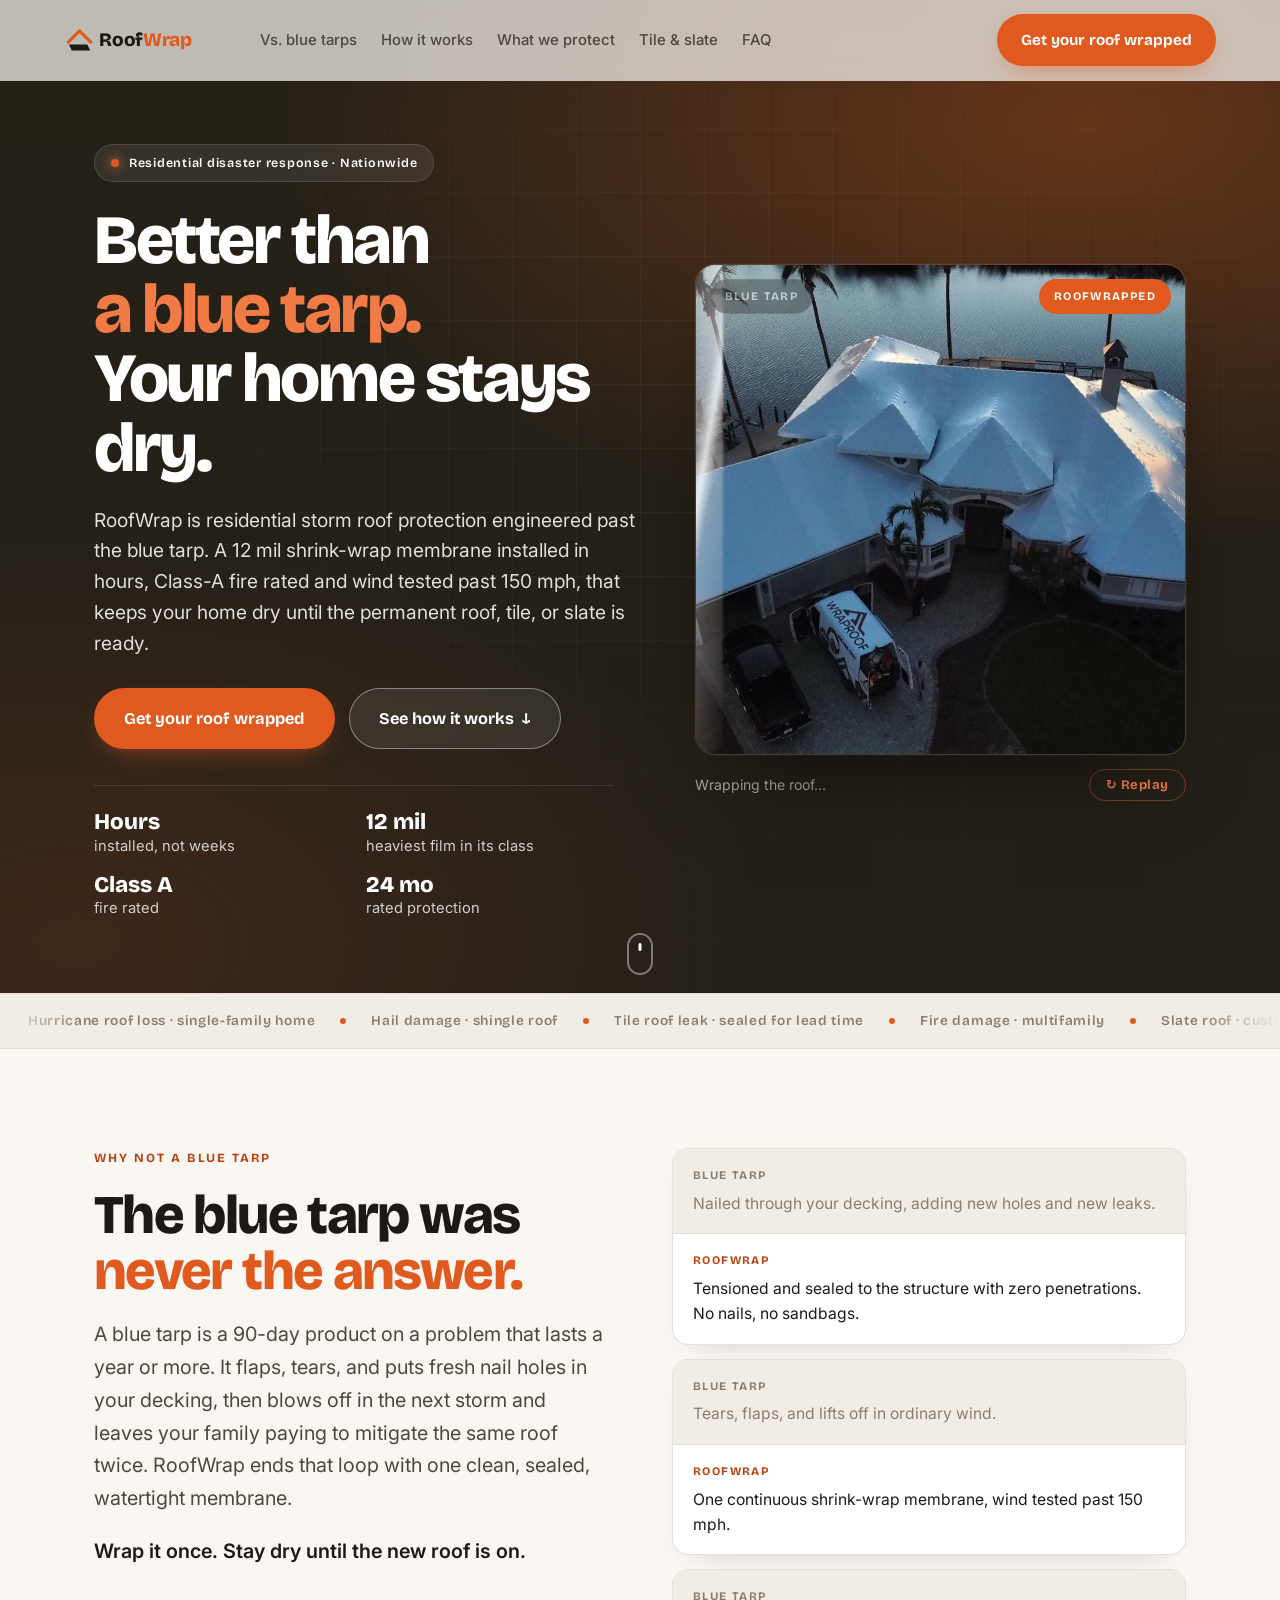
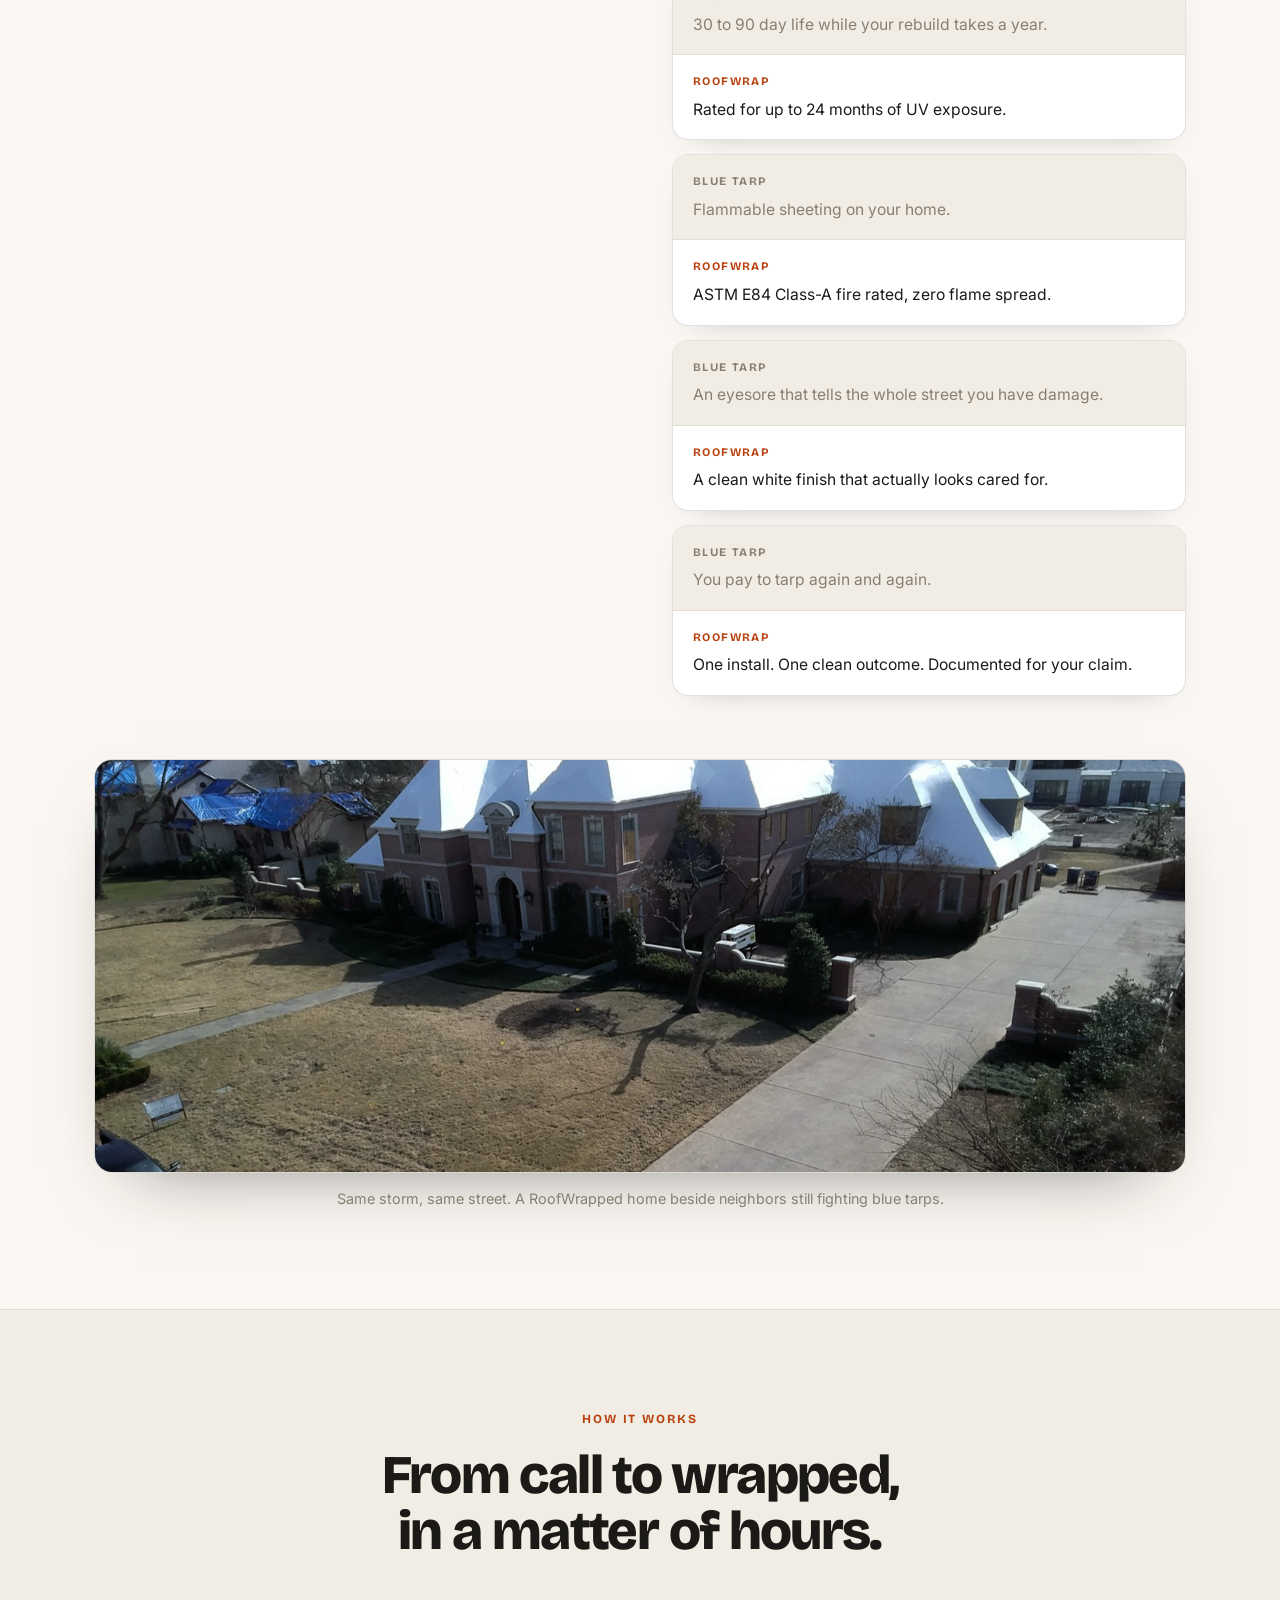
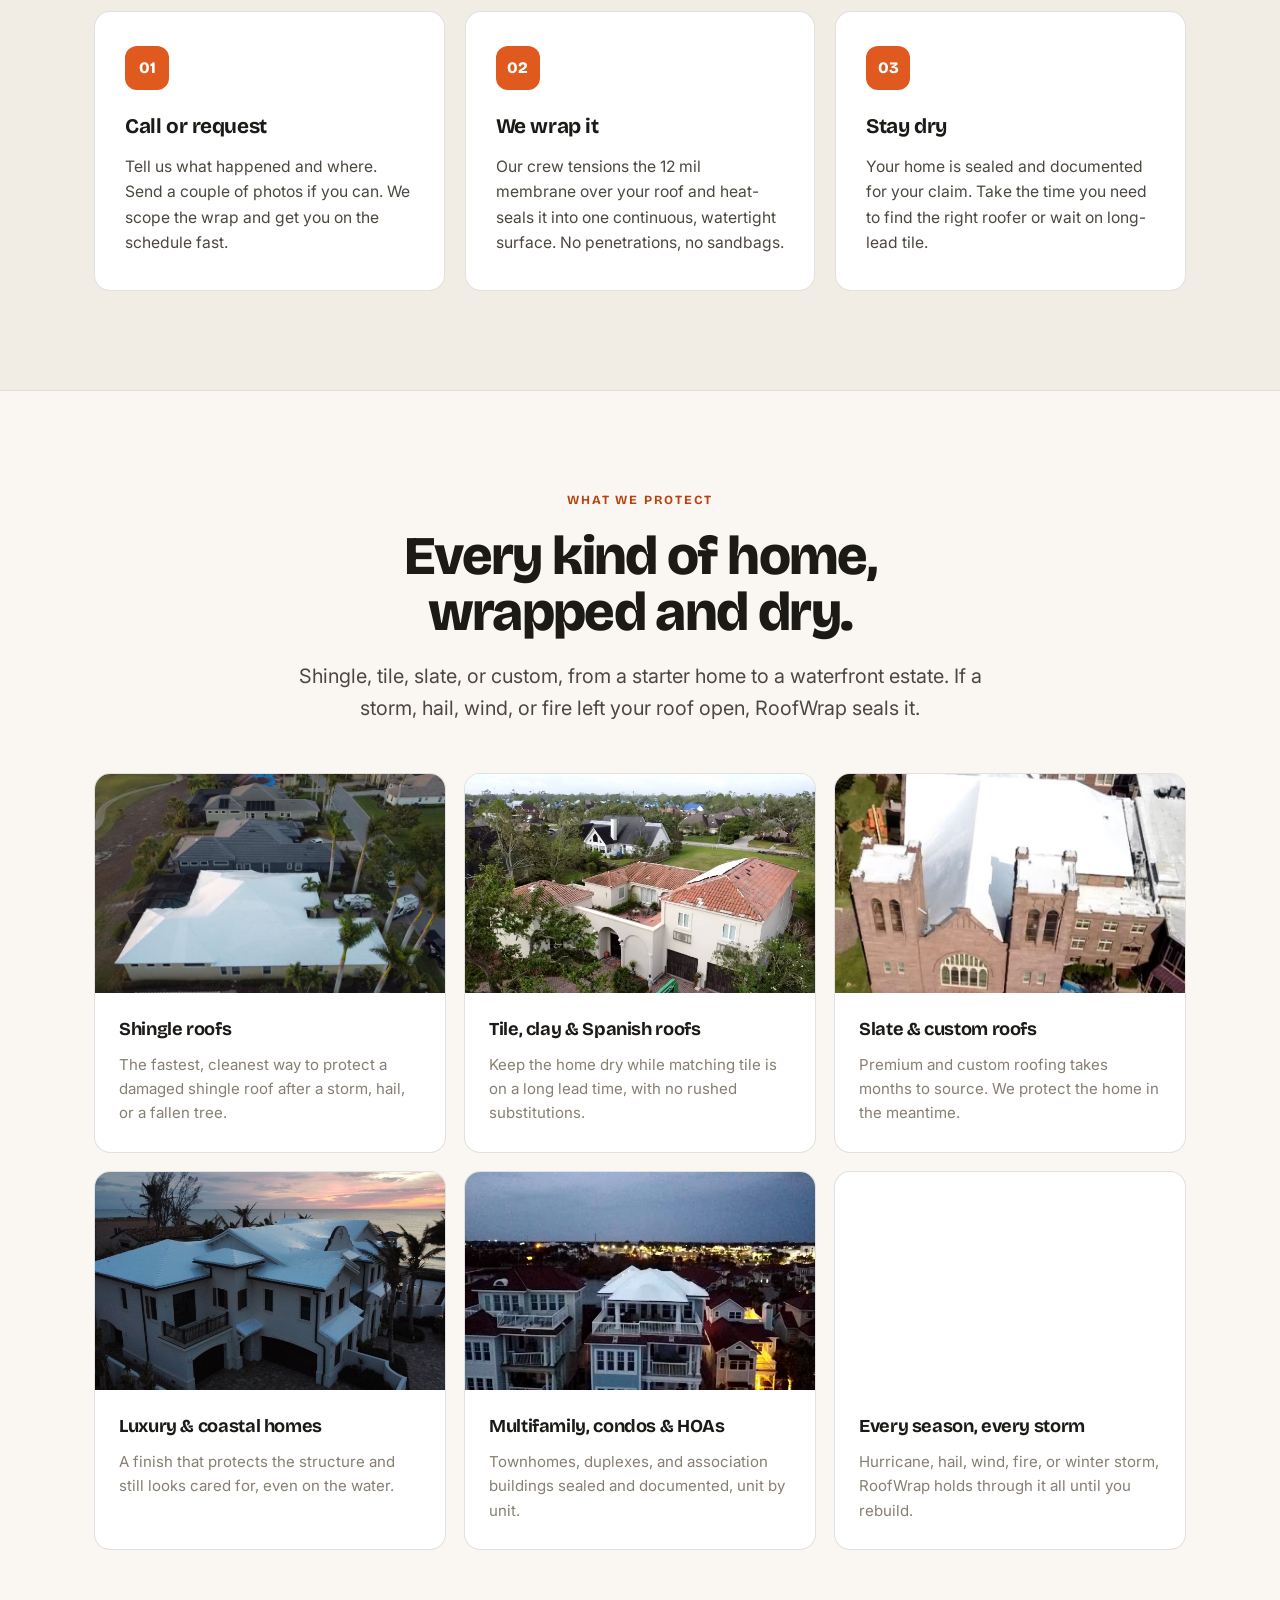
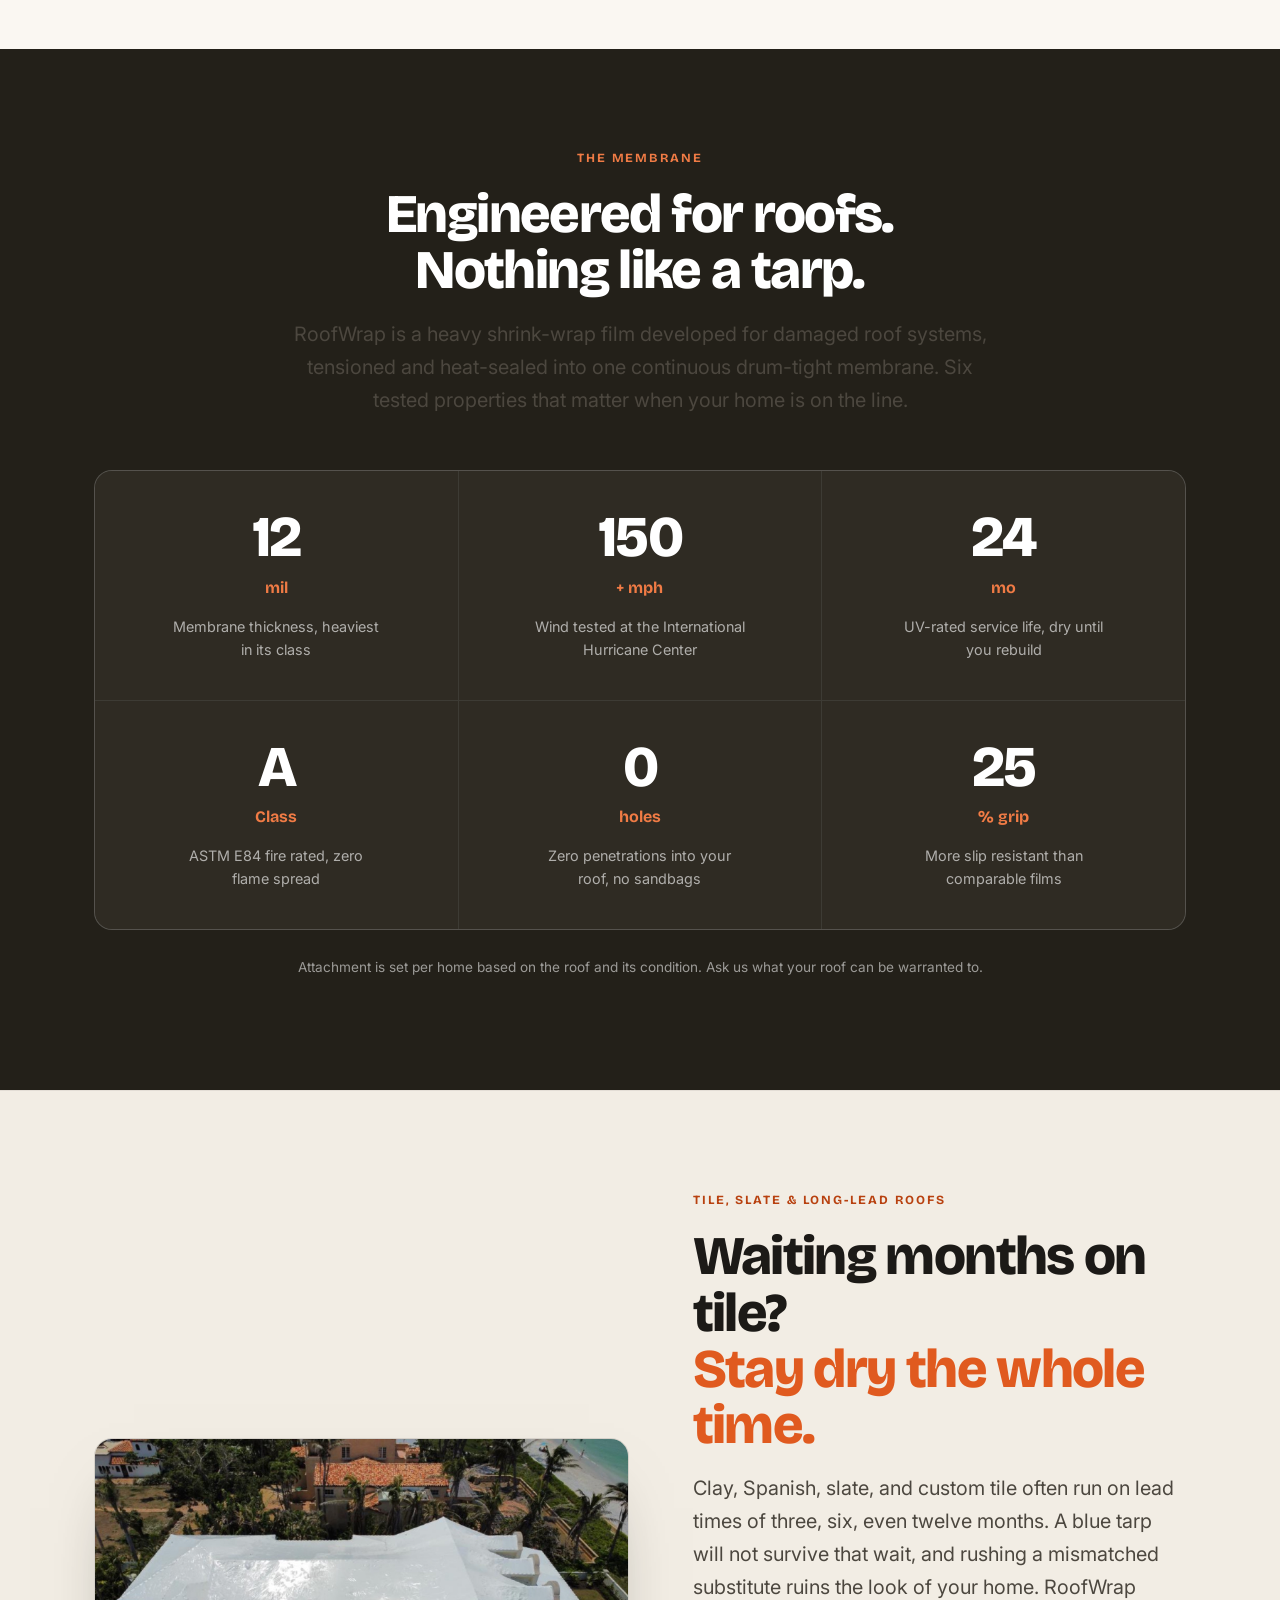
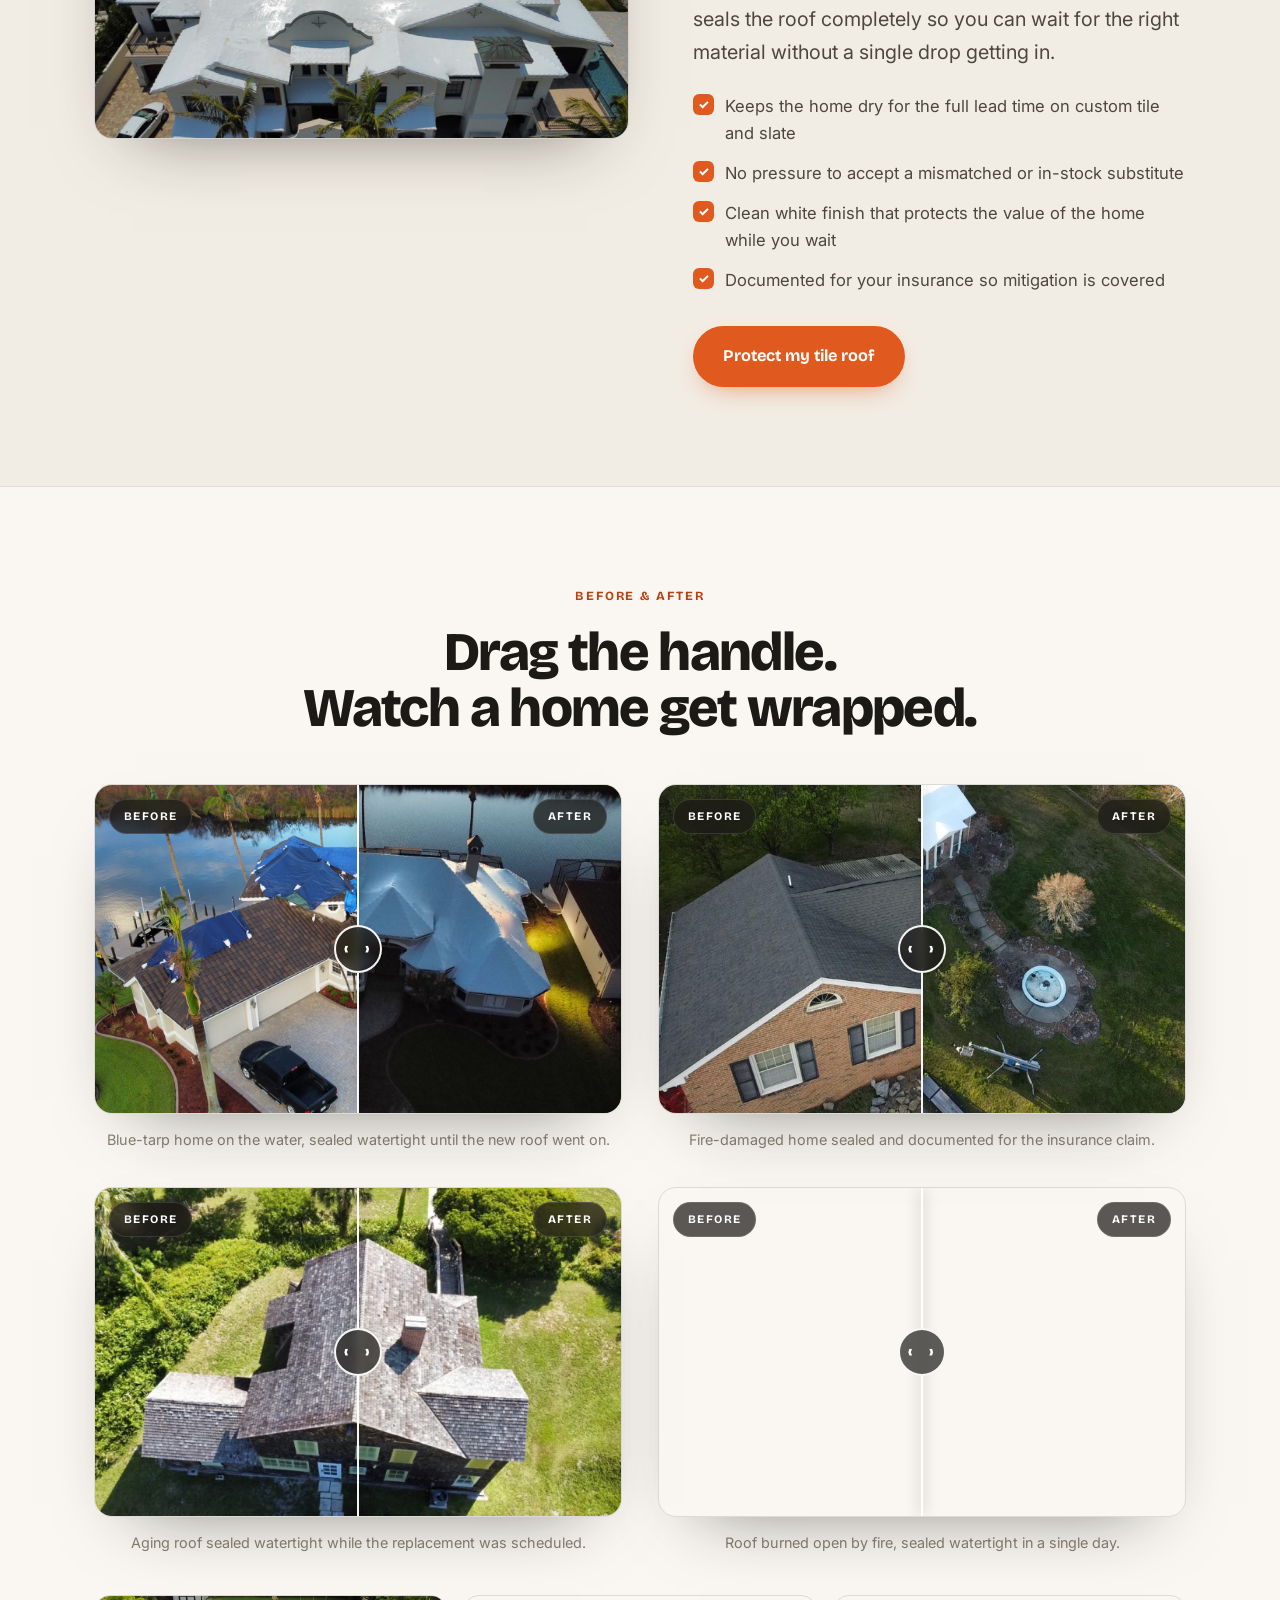
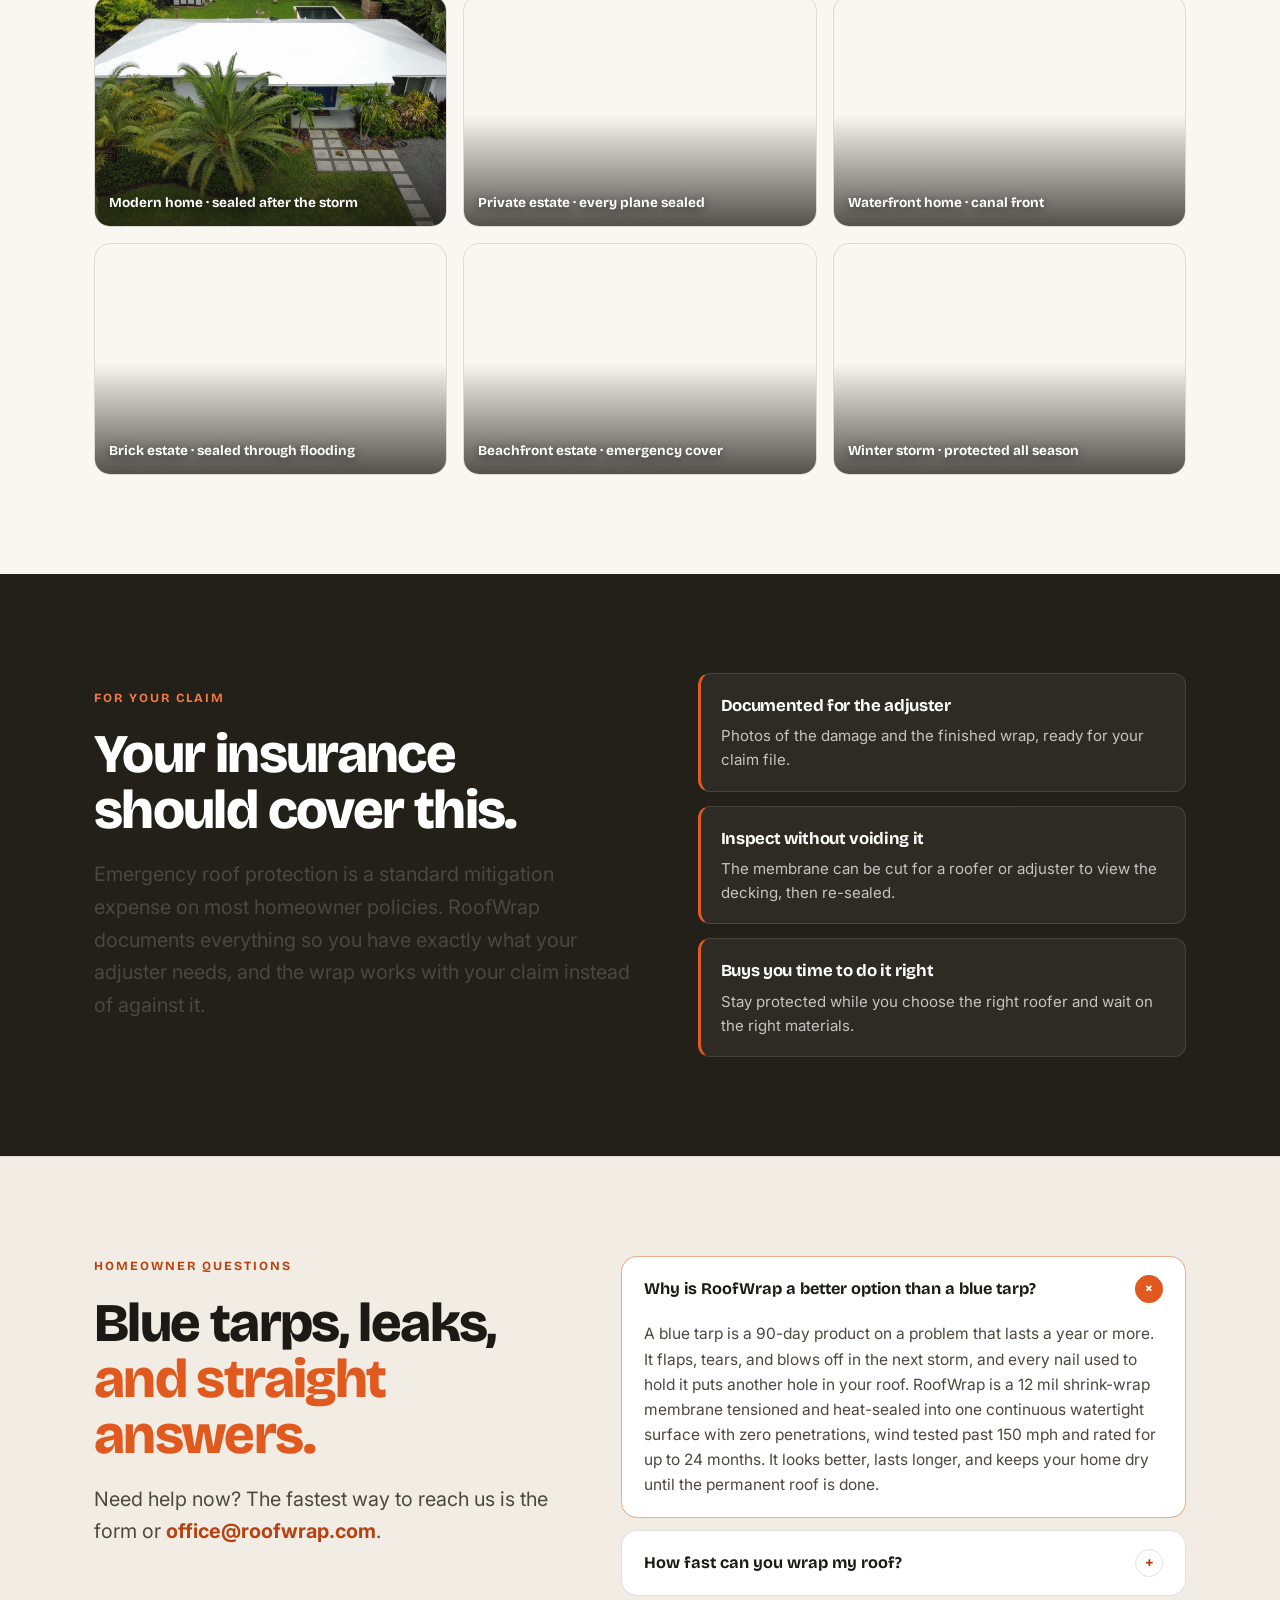
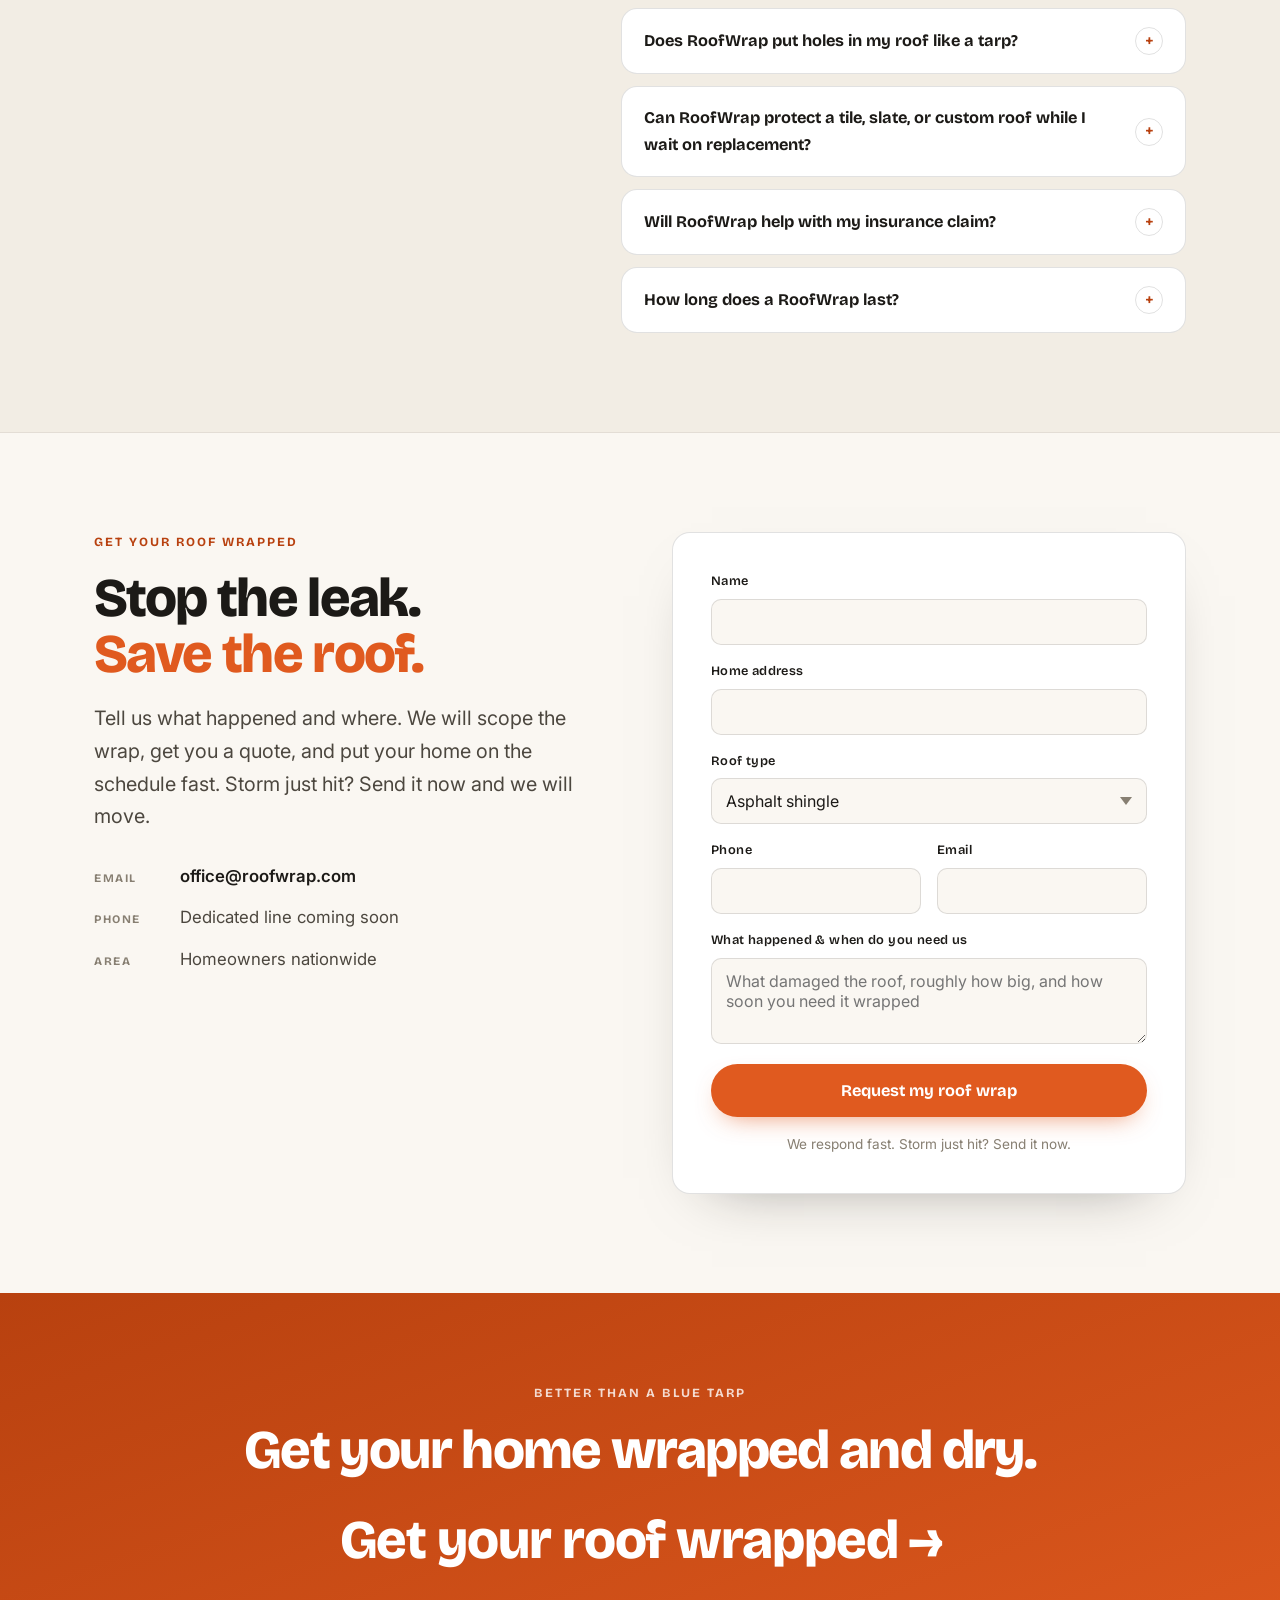
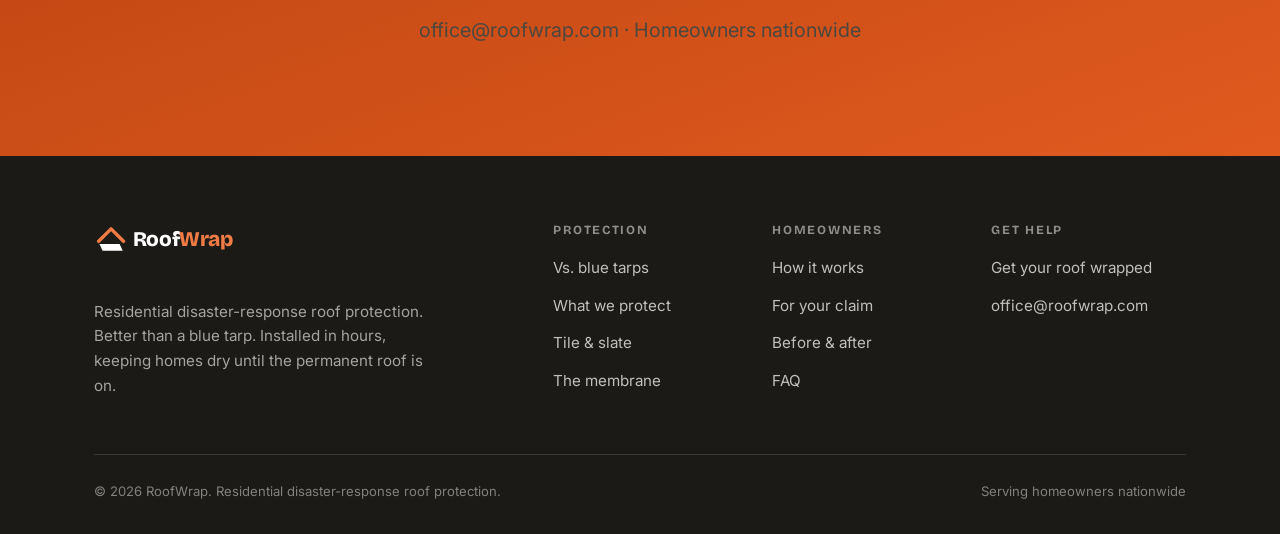
==== index.html @ 4098d1a2 "Launch RoofWrap residential site Static residential disaster-response roof protection site. Real job" ====
<!doctype html>
<html lang="en">
<head>
<meta charset="utf-8">
<meta name="viewport" content="width=device-width, initial-scale=1, viewport-fit=cover">
<meta name="theme-color" content="#e05a1f">
<title>RoofWrap | The Better Alternative to a Blue Tarp for Your Home</title>
<meta name="description" content="RoofWrap is residential disaster-response roof protection that beats a blue tarp. A 12 mil shrink-wrap membrane, Class-A fire rated and wind tested past 150 mph, installed in hours to keep your home dry until your permanent roof or long-lead tile is ready. Nationwide.">
<link rel="canonical" href="https://roofwrap.com/">

<meta property="og:title" content="RoofWrap. Better than a blue tarp. Your home stays dry.">
<meta property="og:description" content="Residential storm roof protection engineered past the blue tarp. A 12 mil shrink-wrap membrane installed in hours, keeping your home dry until the permanent roof or long-lead tile is ready. Nationwide.">
<meta property="og:image" content="https://roofwrap.com/assets/img/rw-coastal-sunset-home.jpg">
<meta property="og:type" content="website">
<meta property="og:url" content="https://roofwrap.com/">
<meta name="twitter:card" content="summary_large_image">
<meta name="twitter:title" content="RoofWrap. Better than a blue tarp. Your home stays dry.">
<meta name="twitter:description" content="Residential disaster-response roof protection. The engineered alternative to a blue tarp.">
<meta name="twitter:image" content="https://roofwrap.com/assets/img/rw-coastal-sunset-home.jpg">

<link rel="icon" type="image/svg+xml" href="/assets/logo/favicon.svg">

<link rel="preconnect" href="https://fonts.googleapis.com">
<link rel="preconnect" href="https://fonts.gstatic.com" crossorigin>
<link href="https://fonts.googleapis.com/css2?family=Bricolage+Grotesque:opsz,wght@12..96,600;12..96,700;12..96,800&family=Inter:wght@400;500;600;700&display=swap" rel="stylesheet">

<link rel="preload" as="image" href="/assets/img/rw-blue-tarp-before.jpg">
<link rel="preload" as="image" href="/assets/img/rw-blue-tarp-after.jpg">

<link rel="stylesheet" href="/css/site.css">

<script type="application/ld+json">
{
  "@context": "https://schema.org",
  "@graph": [
    {
      "@type": "Organization",
      "@id": "https://roofwrap.com/#org",
      "name": "RoofWrap",
      "url": "https://roofwrap.com/",
      "logo": "https://roofwrap.com/assets/logo/roofwrap-logo.svg",
      "email": "office@roofwrap.com",
      "description": "Residential disaster-response roof protection. A shrink-wrap roof membrane installed in hours as the engineered alternative to a blue tarp, keeping homes dry after storm damage and while permanent roofs and long-lead tile are on order.",
      "areaServed": "United States",
      "slogan": "Better than a blue tarp."
    },
    {
      "@type": "Service",
      "@id": "https://roofwrap.com/#service",
      "name": "Residential emergency roof wrap and temporary roof protection",
      "serviceType": "Residential disaster-response roof protection",
      "provider": { "@id": "https://roofwrap.com/#org" },
      "areaServed": "United States",
      "audience": { "@type": "Audience", "audienceType": "Homeowners" },
      "description": "A 12 mil shrink-wrap roof membrane installed in hours to protect a home after storm, hail, wind, or fire damage. Class A fire rated, wind tested past 150 mph, and rated for up to 24 months, so the home stays dry until the permanent roof, tile, or slate is installed. The stronger, cleaner alternative to a blue tarp."
    },
    {
      "@type": "Product",
      "name": "RoofWrap residential roof membrane",
      "brand": { "@id": "https://roofwrap.com/#org" },
      "description": "A 12 mil shrink-wrap roof film, Class A fire rated and wind tested past 150 mph, tensioned and heat-sealed into one continuous watertight membrane with zero roof penetrations. Rated for up to 24 months of exposure.",
      "category": "Temporary roof protection"
    },
    {
      "@type": "FAQPage",
      "mainEntity": [
        {
          "@type": "Question",
          "name": "Why is RoofWrap a better option than a blue tarp?",
          "acceptedAnswer": { "@type": "Answer", "text": "A blue tarp is a 90-day product on a problem that lasts a year or more. It flaps, tears, and blows off in the next storm, and every nail used to hold it puts another hole in your roof. RoofWrap is a 12 mil shrink-wrap membrane tensioned and heat-sealed into one continuous watertight surface with zero penetrations, wind tested past 150 mph and rated for up to 24 months. It looks better, lasts longer, and keeps your home dry until the permanent roof is done." }
        },
        {
          "@type": "Question",
          "name": "How fast can you wrap my roof?",
          "acceptedAnswer": { "@type": "Answer", "text": "In most cases within hours to a couple of days of your call. RoofWrap installs fast so your home is protected before the next band of rain, not after it." }
        },
        {
          "@type": "Question",
          "name": "Does RoofWrap put holes in my roof like a tarp?",
          "acceptedAnswer": { "@type": "Answer", "text": "No. RoofWrap is tensioned and sealed to the structure with zero penetrations. No nails through your decking, no sandbags, no new leaks." }
        },
        {
          "@type": "Question",
          "name": "Can RoofWrap protect a tile, slate, or custom roof while I wait on replacement?",
          "acceptedAnswer": { "@type": "Answer", "text": "Yes. Tile, slate, and custom roofing often run on long lead times of many months. RoofWrap seals the roof so your home stays completely dry until the matching tile or slate arrives and the permanent roof can be installed, so you never have to rush a mismatched substitute." }
        },
        {
          "@type": "Question",
          "name": "Will RoofWrap help with my insurance claim?",
          "acceptedAnswer": { "@type": "Answer", "text": "Emergency roof protection is a standard mitigation expense on most homeowner claims. We document the damage and the installation with photos so you have what your adjuster needs, and the wrap can be cut for inspection and re-sealed." }
        },
        {
          "@type": "Question",
          "name": "How long does a RoofWrap last?",
          "acceptedAnswer": { "@type": "Answer", "text": "The membrane is rated for up to 24 months of UV exposure and has been wind tested past 150 mph. Most homeowners stay protected from the day of the loss to the day the permanent roof is finished." }
        }
      ]
    }
  ]
}
</script>
</head>
<body>

<!-- ========== Top nav ========== -->
<header class="nav" id="nav">
  <a class="nav__logo" href="/" aria-label="RoofWrap home">
    <svg viewBox="0 0 232 48" width="164" height="34" role="img" aria-label="RoofWrap">
      <path d="M6 27 L22 11 L38 27" fill="none" stroke="#e05a1f" stroke-width="4.4" stroke-linecap="round" stroke-linejoin="round"/>
      <path d="M7 30.5 L33 30.5 L37 39 L11 39 Z" fill="#1c1a17"/>
      <text x="50" y="33" font-family="'Bricolage Grotesque','Archivo',Arial,sans-serif" font-size="27" font-weight="800" letter-spacing="-0.5"><tspan fill="#1c1a17">Roof</tspan><tspan fill="#e05a1f">Wrap</tspan></text>
    </svg>
  </a>
  <nav class="nav__links" aria-label="Primary">
    <a href="#problem">Vs. blue tarps</a>
    <a href="#how">How it works</a>
    <a href="#protect">What we protect</a>
    <a href="#tile">Tile &amp; slate</a>
    <a href="#faq">FAQ</a>
  </nav>
  <div class="nav__actions">
    <a class="btn btn--orange nav__cta" href="#contact">Get your roof wrapped</a>
  </div>
  <button class="nav__burger" aria-label="Menu" aria-expanded="false" id="burger">
    <span></span><span></span><span></span>
  </button>
</header>

<nav class="mobile-menu" id="mobileMenu" aria-hidden="true">
  <a href="#problem">Vs. blue tarps</a>
  <a href="#how">How it works</a>
  <a href="#protect">What we protect</a>
  <a href="#tile">Tile &amp; slate</a>
  <a href="#faq">FAQ</a>
  <a href="#contact" class="btn btn--orange">Get your roof wrapped</a>
</nav>


<!-- ========== Hero ========== -->
<section class="hero" id="top">
  <div class="hero__bg" aria-hidden="true"></div>
  <div class="container hero__inner">
    <div class="hero__copy">
      <div class="hero__eyebrow">
        <span class="dot"></span> Residential disaster response · Nationwide
      </div>

      <h1 class="hero__title">
        <span class="line">Better than</span>
        <span class="line"><em>a blue tarp.</em></span>
        <span class="line">Your home stays dry.</span>
      </h1>

      <p class="hero__sub">
        RoofWrap is residential storm roof protection engineered past the blue tarp. A 12 mil
        shrink-wrap membrane installed in hours, Class-A fire rated and wind tested past 150 mph,
        that keeps your home dry until the permanent roof, tile, or slate is ready.
      </p>

      <div class="hero__ctas">
        <a class="btn btn--orange btn--lg" href="#contact">Get your roof wrapped</a>
        <a class="btn btn--ghost-light btn--lg" href="#how">See how it works <span aria-hidden="true">↓</span></a>
      </div>

      <ul class="hero__trust">
        <li><strong>Hours</strong> installed, not weeks</li>
        <li><strong>12 mil</strong> heaviest film in its class</li>
        <li><strong>Class A</strong> fire rated</li>
        <li><strong>24 mo</strong> rated protection</li>
      </ul>
    </div>

    <div class="hero__demo">
      <div class="seal" id="heroSeal">
        <div class="seal__frame" id="sealFrame">
          <img class="seal__before" src="/assets/img/rw-blue-tarp-before.jpg"
               alt="A waterfront home with its roof buried under failing blue tarps before RoofWrap" width="1500" height="843">
          <div class="seal__afterwrap" id="sealAfter">
            <img class="seal__after" src="/assets/img/rw-blue-tarp-after.jpg"
                 alt="The same waterfront home sealed watertight under a clean white RoofWrap shrink-wrap membrane" width="1500" height="843">
          </div>
          <div class="seal__sheet" id="sealSheet" aria-hidden="true"></div>
          <div class="seal__film" id="sealFilm" aria-hidden="true"></div>
          <div class="seal__handle" id="sealHandle" aria-hidden="true"><span>&#8249;</span><span>&#8250;</span></div>
          <span class="seal__tag seal__tag--before" id="tagBefore">Blue tarp</span>
          <span class="seal__tag seal__tag--after" id="tagAfter">RoofWrapped</span>
          <input class="seal__range" id="sealRange" type="range" min="0" max="100" value="100" step="0.1"
                 aria-label="Compare the roof before and after RoofWrap installation">
        </div>
        <div class="seal__foot">
          <span class="seal__hint" id="sealHint">Watch the roof get wrapped</span>
          <button class="seal__replay" id="sealReplay" type="button">&#8635; Replay</button>
        </div>
      </div>
    </div>
  </div>

  <a class="hero__scroll" href="#deployments" aria-label="Scroll to next section">
    <span></span>
  </a>
</section>


<!-- ========== Ticker ========== -->
<div class="ticker" id="deployments" aria-label="Recent residential jobs">
  <div class="ticker__track" id="tickerTrack">
    <span>Hurricane roof loss · single-family home</span>
    <span>Hail damage · shingle roof</span>
    <span>Tile roof leak · sealed for lead time</span>
    <span>Fire damage · multifamily</span>
    <span>Slate roof · custom replacement pending</span>
    <span>Coastal storm · waterfront home</span>
    <span>Wind damage · HOA townhomes</span>
    <span>Winter storm · protected all season</span>
    <span>Fallen tree · emergency roof wrap</span>
    <span>Historic home · long-lead reroof</span>
  </div>
</div>


<!-- ========== Section: The blue tarp problem ========== -->
<section class="problem" id="problem">
  <div class="problem__inner">
    <div class="problem__sticky">
      <div class="eyebrow eyebrow--orange">Why not a blue tarp</div>
      <h2 class="h-display">
        The blue tarp was
        <span class="text-orange">never the answer.</span>
      </h2>
      <p class="lead">
        A blue tarp is a 90-day product on a problem that lasts a year or more. It flaps, tears,
        and puts fresh nail holes in your decking, then blows off in the next storm and leaves your
        family paying to mitigate the same roof twice. RoofWrap ends that loop with one clean,
        sealed, watertight membrane.
      </p>
      <p class="lead lead--strong">Wrap it once. Stay dry until the new roof is on.</p>
    </div>

    <ol class="vs-list" aria-label="Comparison: blue tarp vs RoofWrap">
      <li class="vs">
        <div class="vs__bad"><span class="vs__label">Blue tarp</span>Nailed through your decking, adding new holes and new leaks.</div>
        <div class="vs__good"><span class="vs__label">RoofWrap</span>Tensioned and sealed to the structure with zero penetrations. No nails, no sandbags.</div>
      </li>
      <li class="vs">
        <div class="vs__bad"><span class="vs__label">Blue tarp</span>Tears, flaps, and lifts off in ordinary wind.</div>
        <div class="vs__good"><span class="vs__label">RoofWrap</span>One continuous shrink-wrap membrane, wind tested past 150 mph.</div>
      </li>
      <li class="vs">
        <div class="vs__bad"><span class="vs__label">Blue tarp</span>30 to 90 day life while your rebuild takes a year.</div>
        <div class="vs__good"><span class="vs__label">RoofWrap</span>Rated for up to 24 months of UV exposure.</div>
      </li>
      <li class="vs">
        <div class="vs__bad"><span class="vs__label">Blue tarp</span>Flammable sheeting on your home.</div>
        <div class="vs__good"><span class="vs__label">RoofWrap</span>ASTM E84 Class-A fire rated, zero flame spread.</div>
      </li>
      <li class="vs">
        <div class="vs__bad"><span class="vs__label">Blue tarp</span>An eyesore that tells the whole street you have damage.</div>
        <div class="vs__good"><span class="vs__label">RoofWrap</span>A clean white finish that actually looks cared for.</div>
      </li>
      <li class="vs">
        <div class="vs__bad"><span class="vs__label">Blue tarp</span>You pay to tarp again and again.</div>
        <div class="vs__good"><span class="vs__label">RoofWrap</span>One install. One clean outcome. Documented for your claim.</div>
      </li>
    </ol>
  </div>

  <figure class="proof container" style="margin:clamp(48px,7vh,80px) auto 0;">
    <img src="/assets/img/rw-vs-blue-tarp-street.jpg"
         alt="A RoofWrapped home with a clean white roof beside a neighbor still under blue tarps after the same storm" width="1500" height="1120" loading="lazy" decoding="async"
         style="width:100%; height:clamp(300px,46vh,480px); object-fit:cover; object-position:50% 34%; border-radius:18px; border:1px solid var(--line); box-shadow:0 30px 70px -42px rgba(28,26,23,.6);">
    <figcaption style="margin-top:14px; text-align:center; font-size:.9rem; color:var(--muted);">Same storm, same street. A RoofWrapped home beside neighbors still fighting blue tarps.</figcaption>
  </figure>
</section>


<!-- ========== Section: How it works ========== -->
<section class="how" id="how">
  <div class="container">
    <p class="eyebrow eyebrow--center eyebrow--orange">How it works</p>
    <h2 class="h-display h-display--center">From call to wrapped,<br>in a matter of hours.</h2>

    <div class="how__steps">
      <article class="step">
        <div class="step__num">01</div>
        <h3 class="step__title">Call or request</h3>
        <p>Tell us what happened and where. Send a couple of photos if you can. We scope the wrap and get you on the schedule fast.</p>
      </article>
      <article class="step">
        <div class="step__num">02</div>
        <h3 class="step__title">We wrap it</h3>
        <p>Our crew tensions the 12 mil membrane over your roof and heat-seals it into one continuous, watertight surface. No penetrations, no sandbags.</p>
      </article>
      <article class="step">
        <div class="step__num">03</div>
        <h3 class="step__title">Stay dry</h3>
        <p>Your home is sealed and documented for your claim. Take the time you need to find the right roofer or wait on long-lead tile.</p>
      </article>
    </div>
  </div>
</section>


<!-- ========== Section: What we protect ========== -->
<section class="protect" id="protect">
  <div class="container">
    <p class="eyebrow eyebrow--center eyebrow--orange">What we protect</p>
    <h2 class="h-display h-display--center">Every kind of home,<br>wrapped and dry.</h2>
    <p class="lead lead--center lead--narrow">
      Shingle, tile, slate, or custom, from a starter home to a waterfront estate. If a storm,
      hail, wind, or fire left your roof open, RoofWrap seals it.
    </p>

    <div class="protect-grid">
      <article class="pcard">
        <div class="pcard__media"><img src="/assets/img/rw-shingle-home.jpg" alt="Suburban asphalt shingle home sealed under a clean white RoofWrap membrane after a storm" loading="lazy" decoding="async"></div>
        <div class="pcard__body"><h3>Shingle roofs</h3><p>The fastest, cleanest way to protect a damaged shingle roof after a storm, hail, or a fallen tree.</p></div>
      </article>
      <article class="pcard">
        <div class="pcard__media"><img src="/assets/img/rw-tile-spanish-home.jpg" alt="Clay and Spanish tile roof home of the kind RoofWrap seals while matching tile is on a long lead time" loading="lazy" decoding="async"></div>
        <div class="pcard__body"><h3>Tile, clay &amp; Spanish roofs</h3><p>Keep the home dry while matching tile is on a long lead time, with no rushed substitutions.</p></div>
      </article>
      <article class="pcard">
        <div class="pcard__media"><img src="/assets/img/rw-historic-brick.jpg" alt="Historic brick building with a custom roof sealed under a white RoofWrap membrane" loading="lazy" decoding="async"></div>
        <div class="pcard__body"><h3>Slate &amp; custom roofs</h3><p>Premium and custom roofing takes months to source. We protect the home in the meantime.</p></div>
      </article>
      <article class="pcard">
        <div class="pcard__media"><img src="/assets/img/rw-coastal-sunset-home.jpg" alt="Luxury coastal home with every roof plane sealed under a white RoofWrap membrane at sunset" loading="lazy" decoding="async"></div>
        <div class="pcard__body"><h3>Luxury &amp; coastal homes</h3><p>A finish that protects the structure and still looks cared for, even on the water.</p></div>
      </article>
      <article class="pcard">
        <div class="pcard__media"><img src="/assets/img/rw-coastal-condos.jpg" alt="Coastal condominium and townhome buildings sealed under RoofWrap at dusk" loading="lazy" decoding="async"></div>
        <div class="pcard__body"><h3>Multifamily, condos &amp; HOAs</h3><p>Townhomes, duplexes, and association buildings sealed and documented, unit by unit.</p></div>
      </article>
      <article class="pcard">
        <div class="pcard__media"><img src="/assets/img/rw-winter-storm-home.jpg" alt="Home roof sealed under RoofWrap and covered in snow during a winter storm" loading="lazy" decoding="async"></div>
        <div class="pcard__body"><h3>Every season, every storm</h3><p>Hurricane, hail, wind, fire, or winter storm, RoofWrap holds through it all until you rebuild.</p></div>
      </article>
    </div>
  </div>
</section>


<!-- ========== Section: The film (spec, dark) ========== -->
<section class="spec" id="spec">
  <div class="container">
    <p class="eyebrow eyebrow--orange eyebrow--center">The membrane</p>
    <h2 class="h-display h-display--center text-white">
      Engineered for roofs.<br>
      Nothing like a tarp.
    </h2>
    <p class="lead lead--center lead--narrow text-white-70">
      RoofWrap is a heavy shrink-wrap film developed for damaged roof systems, tensioned and
      heat-sealed into one continuous drum-tight membrane. Six tested properties that matter when
      your home is on the line.
    </p>

    <div class="stats">
      <div class="stat">
        <div class="stat__num" data-count="12">12</div>
        <div class="stat__unit">mil</div>
        <div class="stat__label">Membrane thickness, heaviest in its class</div>
      </div>
      <div class="stat">
        <div class="stat__num" data-count="150">150</div>
        <div class="stat__unit">+ mph</div>
        <div class="stat__label">Wind tested at the International Hurricane Center</div>
      </div>
      <div class="stat">
        <div class="stat__num" data-count="24">24</div>
        <div class="stat__unit">mo</div>
        <div class="stat__label">UV-rated service life, dry until you rebuild</div>
      </div>
      <div class="stat">
        <div class="stat__num">A</div>
        <div class="stat__unit">Class</div>
        <div class="stat__label">ASTM E84 fire rated, zero flame spread</div>
      </div>
      <div class="stat">
        <div class="stat__num">0</div>
        <div class="stat__unit">holes</div>
        <div class="stat__label">Zero penetrations into your roof, no sandbags</div>
      </div>
      <div class="stat">
        <div class="stat__num" data-count="25">25</div>
        <div class="stat__unit">% grip</div>
        <div class="stat__label">More slip resistant than comparable films</div>
      </div>
    </div>

    <p class="footnote">
      Attachment is set per home based on the roof and its condition. Ask us what your roof can be warranted to.
    </p>
  </div>
</section>


<!-- ========== Section: Tile & long-lead ========== -->
<section class="tile" id="tile">
  <div class="container tile__inner">
    <figure class="tile__visual">
      <img src="/assets/img/rw-beachfront-estate.jpg" alt="Large beachfront estate with every roof plane sealed under RoofWrap while custom replacement tile is on a long lead time" loading="lazy" decoding="async">
    </figure>
    <div class="tile__copy">
      <p class="eyebrow eyebrow--orange">Tile, slate &amp; long-lead roofs</p>
      <h2 class="h-display">Waiting months on tile?<br><span class="text-orange">Stay dry the whole time.</span></h2>
      <p class="lead">
        Clay, Spanish, slate, and custom tile often run on lead times of three, six, even twelve
        months. A blue tarp will not survive that wait, and rushing a mismatched substitute ruins
        the look of your home. RoofWrap seals the roof completely so you can wait for the right
        material without a single drop getting in.
      </p>
      <ul class="tile__points">
        <li>Keeps the home dry for the full lead time on custom tile and slate</li>
        <li>No pressure to accept a mismatched or in-stock substitute</li>
        <li>Clean white finish that protects the value of the home while you wait</li>
        <li>Documented for your insurance so mitigation is covered</li>
      </ul>
      <a class="btn btn--orange btn--lg" href="#contact">Protect my tile roof</a>
    </div>
  </div>
</section>


<!-- ========== Section: Gallery ========== -->
<section class="gallery" id="gallery">
  <div class="container">
    <p class="eyebrow eyebrow--center eyebrow--orange">Before &amp; after</p>
    <h2 class="h-display h-display--center">Drag the handle.<br>Watch a home get wrapped.</h2>

    <div class="ba-grid">
      <figure class="ba-item">
        <div class="ba" data-ba>
          <img class="ba__before" src="/assets/img/rw-blue-tarp-before.jpg" alt="Waterfront home covered in failing blue tarps before RoofWrap" width="1600" height="1000" loading="lazy" decoding="async">
          <div class="ba__afterwrap"><img class="ba__after" src="/assets/img/rw-blue-tarp-after.jpg" alt="The same waterfront home sealed under a clean white RoofWrap membrane" width="1600" height="1000" loading="lazy" decoding="async"></div>
          <div class="ba__handle" aria-hidden="true"><span>&#8249;</span><span>&#8250;</span></div>
          <span class="ba__tag ba__tag--before">Before</span>
          <span class="ba__tag ba__tag--after">After</span>
          <input class="ba__range" type="range" min="0" max="100" value="50" step="0.1" aria-label="Compare home roof before and after">
        </div>
        <figcaption>Blue-tarp home on the water, sealed watertight until the new roof went on.</figcaption>
      </figure>

      <figure class="ba-item">
        <div class="ba" data-ba>
          <img class="ba__before" src="/assets/img/rw-fire-home-before.jpg" alt="Brick colonial home with a fire-damaged, burned-open roof wing before RoofWrap" width="1600" height="1000" loading="lazy" decoding="async">
          <div class="ba__afterwrap"><img class="ba__after" src="/assets/img/rw-fire-home-after.jpg" alt="The same brick colonial home with its fire-damaged wing sealed under a white RoofWrap membrane" width="1600" height="1000" loading="lazy" decoding="async"></div>
          <div class="ba__handle" aria-hidden="true"><span>&#8249;</span><span>&#8250;</span></div>
          <span class="ba__tag ba__tag--before">Before</span>
          <span class="ba__tag ba__tag--after">After</span>
          <input class="ba__range" type="range" min="0" max="100" value="50" step="0.1" aria-label="Compare multifamily roof before and after">
        </div>
        <figcaption>Fire-damaged home sealed and documented for the insurance claim.</figcaption>
      </figure>

      <figure class="ba-item">
        <div class="ba" data-ba>
          <img class="ba__before" src="/assets/img/rw-shake-roof-before.jpg" alt="Aerial top-down view of a weathered cedar shake roof before RoofWrap protection" width="1600" height="1000" loading="lazy" decoding="async">
          <div class="ba__afterwrap"><img class="ba__after" src="/assets/img/rw-shake-roof-after.jpg" alt="The same roof from above sealed watertight under a clean white RoofWrap membrane" width="1600" height="1000" loading="lazy" decoding="async"></div>
          <div class="ba__handle" aria-hidden="true"><span>&#8249;</span><span>&#8250;</span></div>
          <span class="ba__tag ba__tag--before">Before</span>
          <span class="ba__tag ba__tag--after">After</span>
          <input class="ba__range" type="range" min="0" max="100" value="50" step="0.1" aria-label="Compare tile home roof before and after">
        </div>
        <figcaption>Aging roof sealed watertight while the replacement was scheduled.</figcaption>
      </figure>

      <figure class="ba-item">
        <div class="ba" data-ba>
          <img class="ba__before" src="/assets/img/rw-fire-hole-before.jpg" alt="Aerial view of a roof burned open by fire with charred, collapsed decking before RoofWrap" width="1400" height="875" loading="lazy" decoding="async">
          <div class="ba__afterwrap"><img class="ba__after" src="/assets/img/rw-fire-hole-after.jpg" alt="The same roof sealed watertight under a continuous white RoofWrap membrane" width="1400" height="875" loading="lazy" decoding="async"></div>
          <div class="ba__handle" aria-hidden="true"><span>&#8249;</span><span>&#8250;</span></div>
          <span class="ba__tag ba__tag--before">Before</span>
          <span class="ba__tag ba__tag--after">After</span>
          <input class="ba__range" type="range" min="0" max="100" value="50" step="0.1" aria-label="Compare screened enclosure before and after">
        </div>
        <figcaption>Roof burned open by fire, sealed watertight in a single day.</figcaption>
      </figure>
    </div>

    <div class="gal-grid">
      <figure class="gal"><img src="/assets/img/rw-modern-home.jpg" alt="Modern home sealed under a white RoofWrap membrane after a storm" loading="lazy" decoding="async"><figcaption>Modern home · sealed after the storm</figcaption></figure>
      <figure class="gal"><img src="/assets/img/rw-estate-home.jpg" alt="Private estate with every roof plane sealed under RoofWrap" loading="lazy" decoding="async"><figcaption>Private estate · every plane sealed</figcaption></figure>
      <figure class="gal"><img src="/assets/img/rw-waterfront-home.jpg" alt="Canal-front home with a white RoofWrapped roof" loading="lazy" decoding="async"><figcaption>Waterfront home · canal front</figcaption></figure>
      <figure class="gal"><img src="/assets/img/rw-brick-mansion.jpg" alt="Brick estate sealed under RoofWrap after flooding" loading="lazy" decoding="async"><figcaption>Brick estate · sealed through flooding</figcaption></figure>
      <figure class="gal"><img src="/assets/img/rw-beachfront-estate.jpg" alt="Beachfront estate under an emergency RoofWrap cover" loading="lazy" decoding="async"><figcaption>Beachfront estate · emergency cover</figcaption></figure>
      <figure class="gal"><img src="/assets/img/rw-winter-storm-home.jpg" alt="Home sealed under RoofWrap through a winter storm" loading="lazy" decoding="async"><figcaption>Winter storm · protected all season</figcaption></figure>
    </div>
  </div>
</section>


<!-- ========== Section: Insurance ========== -->
<section class="insurance" id="insurance">
  <div class="container insurance__inner">
    <div>
      <p class="eyebrow eyebrow--orange">For your claim</p>
      <h2 class="h-display text-white">Your insurance<br>should cover this.</h2>
      <p class="lead text-white-80">
        Emergency roof protection is a standard mitigation expense on most homeowner policies.
        RoofWrap documents everything so you have exactly what your adjuster needs, and the wrap
        works with your claim instead of against it.
      </p>
    </div>
    <ul class="insurance__points">
      <li><h4>Documented for the adjuster</h4><p>Photos of the damage and the finished wrap, ready for your claim file.</p></li>
      <li><h4>Inspect without voiding it</h4><p>The membrane can be cut for a roofer or adjuster to view the decking, then re-sealed.</p></li>
      <li><h4>Buys you time to do it right</h4><p>Stay protected while you choose the right roofer and wait on the right materials.</p></li>
    </ul>
  </div>
</section>


<!-- ========== Section: FAQ ========== -->
<section class="faq" id="faq">
  <div class="container faq__inner">
    <div>
      <p class="eyebrow eyebrow--orange">Homeowner questions</p>
      <h2 class="h-display">Blue tarps, leaks,<br><span class="text-orange">and straight answers.</span></h2>
      <p class="lead">Need help now? The fastest way to reach us is the form or <a class="faq__call" href="mailto:office@roofwrap.com">office@roofwrap.com</a>.</p>
    </div>
    <div class="faq__list">
      <details class="qa" open>
        <summary>Why is RoofWrap a better option than a blue tarp?</summary>
        <p>A blue tarp is a 90-day product on a problem that lasts a year or more. It flaps, tears, and blows off in the next storm, and every nail used to hold it puts another hole in your roof. RoofWrap is a 12 mil shrink-wrap membrane tensioned and heat-sealed into one continuous watertight surface with zero penetrations, wind tested past 150 mph and rated for up to 24 months. It looks better, lasts longer, and keeps your home dry until the permanent roof is done.</p>
      </details>
      <details class="qa">
        <summary>How fast can you wrap my roof?</summary>
        <p>In most cases within hours to a couple of days of your call. RoofWrap installs fast so your home is protected before the next band of rain, not after it.</p>
      </details>
      <details class="qa">
        <summary>Does RoofWrap put holes in my roof like a tarp?</summary>
        <p>No. RoofWrap is tensioned and sealed to the structure with zero penetrations. No nails through your decking, no sandbags, no new leaks.</p>
      </details>
      <details class="qa">
        <summary>Can RoofWrap protect a tile, slate, or custom roof while I wait on replacement?</summary>
        <p>Yes. Tile, slate, and custom roofing often run on long lead times of many months. RoofWrap seals the roof so your home stays completely dry until the matching tile or slate arrives and the permanent roof can be installed, so you never have to rush a mismatched substitute.</p>
      </details>
      <details class="qa">
        <summary>Will RoofWrap help with my insurance claim?</summary>
        <p>Emergency roof protection is a standard mitigation expense on most homeowner claims. We document the damage and the installation with photos so you have what your adjuster needs, and the wrap can be cut for inspection and re-sealed.</p>
      </details>
      <details class="qa">
        <summary>How long does a RoofWrap last?</summary>
        <p>The membrane is rated for up to 24 months of UV exposure and has been wind tested past 150 mph. Most homeowners stay protected from the day of the loss to the day the permanent roof is finished.</p>
      </details>
    </div>
  </div>
</section>


<!-- ========== Section: Contact ========== -->
<section class="contact" id="contact">
  <div class="container contact__inner">
    <div class="contact__copy">
      <p class="eyebrow eyebrow--orange">Get your roof wrapped</p>
      <h2 class="h-display">
        Stop the leak.<br>
        <span class="text-orange">Save the roof.</span>
      </h2>
      <p class="lead">
        Tell us what happened and where. We will scope the wrap, get you a quote, and put your home
        on the schedule fast. Storm just hit? Send it now and we will move.
      </p>
      <ul class="contact__direct">
        <li><span>Email</span><a href="mailto:office@roofwrap.com">office@roofwrap.com</a></li>
        <!-- TODO: drop in the RoofWrap Google Voice number here and in the nav / final CTA / schema once the line is set up -->
        <li><span>Phone</span>Dedicated line coming soon</li>
        <li><span>Area</span>Homeowners nationwide</li>
      </ul>
    </div>

    <form class="contact__form" id="assessmentForm">
      <div class="field">
        <label for="name">Name</label>
        <input id="name" name="name" type="text" autocomplete="name" required>
      </div>
      <div class="field">
        <label for="project">Home address</label>
        <input id="project" name="project" type="text" required>
      </div>
      <div class="field">
        <label for="role">Roof type</label>
        <select id="role" name="role">
          <option>Asphalt shingle</option>
          <option>Tile / clay / Spanish</option>
          <option>Slate</option>
          <option>Metal</option>
          <option>Custom / other</option>
          <option>Not sure</option>
        </select>
      </div>
      <div class="field field--half">
        <label for="phone">Phone</label>
        <input id="phone" name="phone" type="tel" autocomplete="tel">
      </div>
      <div class="field field--half">
        <label for="email">Email</label>
        <input id="email" name="email" type="email" autocomplete="email" required>
      </div>
      <div class="field field--full">
        <label for="message">What happened &amp; when do you need us</label>
        <textarea id="message" name="message" rows="3" placeholder="What damaged the roof, roughly how big, and how soon you need it wrapped"></textarea>
      </div>
      <button class="btn btn--orange btn--lg btn--block" type="submit">Request my roof wrap</button>
      <p class="form-note">We respond fast. Storm just hit? Send it now.</p>
    </form>
  </div>
</section>


<!-- ========== Final CTA ========== -->
<section class="final-cta" id="cta">
  <div class="container">
    <p class="eyebrow eyebrow--white eyebrow--center">Better than a blue tarp</p>
    <h2 class="h-display h-display--center text-white">Get your home wrapped and dry.</h2>
    <a href="#contact" class="phone-big">Get your roof wrapped &rarr;</a>
    <p class="lead lead--center text-white-80">office@roofwrap.com · Homeowners nationwide</p>
  </div>
</section>


<!-- ========== Footer ========== -->
<footer class="footer">
  <div class="container">
    <div class="footer__top">
      <div class="footer__brand">
        <svg viewBox="0 0 232 48" width="180" height="38" role="img" aria-label="RoofWrap">
          <path d="M6 27 L22 11 L38 27" fill="none" stroke="#f07b45" stroke-width="4.4" stroke-linecap="round" stroke-linejoin="round"/>
          <path d="M7 30.5 L33 30.5 L37 39 L11 39 Z" fill="#ffffff"/>
          <text x="50" y="33" font-family="'Bricolage Grotesque','Archivo',Arial,sans-serif" font-size="27" font-weight="800" letter-spacing="-0.5"><tspan fill="#ffffff">Roof</tspan><tspan fill="#f07b45">Wrap</tspan></text>
        </svg>
        <p>Residential disaster-response roof protection. Better than a blue tarp. Installed in hours, keeping homes dry until the permanent roof is on.</p>
      </div>
      <div class="footer__cols">
        <div>
          <h4>Protection</h4>
          <ul>
            <li><a href="#problem">Vs. blue tarps</a></li>
            <li><a href="#protect">What we protect</a></li>
            <li><a href="#tile">Tile &amp; slate</a></li>
            <li><a href="#spec">The membrane</a></li>
          </ul>
        </div>
        <div>
          <h4>Homeowners</h4>
          <ul>
            <li><a href="#how">How it works</a></li>
            <li><a href="#insurance">For your claim</a></li>
            <li><a href="#gallery">Before &amp; after</a></li>
            <li><a href="#faq">FAQ</a></li>
          </ul>
        </div>
        <div>
          <h4>Get help</h4>
          <ul>
            <li><a href="#contact">Get your roof wrapped</a></li>
            <li><a href="mailto:office@roofwrap.com">office@roofwrap.com</a></li>
          </ul>
        </div>
      </div>
    </div>

    <div class="footer__bottom">
      <span>&copy; 2026 RoofWrap. Residential disaster-response roof protection.</span>
      <span>Serving homeowners nationwide</span>
    </div>
  </div>
</footer>

<script src="/js/site.js" defer></script>
</body>
</html>
---- css/site.css ----
/* ===========================================================
   RoofWrap — residential disaster-response roof protection
   Warm light system, signal-orange accent, dramatic dark hero
   =========================================================== */

:root{
  --paper:   #faf7f2;   /* warm cream base */
  --paper-2: #f2ede4;   /* alt section */
  --card:    #ffffff;

  --ink:     #1c1a17;   /* near-black warm */
  --ink-2:   #232019;   /* dark section bg */
  --ink-3:   #2f2b23;
  --body:    #4c473f;   /* body text on light */
  --muted:   #877f72;
  --muted-d: rgba(255,255,255,.62);

  --line:      rgba(28,26,23,.13);
  --line-2:    rgba(28,26,23,.07);
  --line-dark: rgba(255,255,255,.12);

  --orange:      #e05a1f;
  --orange-deep: #b8410f;
  --orange-soft: #f07b45;
  --orange-tint: #fbe8dc;

  --maxw: 1220px;
  --pad: clamp(20px, 5vw, 64px);
  --radius: 16px;

  --f-head: "Bricolage Grotesque", "Archivo", system-ui, sans-serif;
  --f-body: "Inter", system-ui, sans-serif;
}

*{ box-sizing:border-box; }
html{ scroll-behavior:smooth; -webkit-text-size-adjust:100%; overflow-x:hidden; }
body{
  margin:0;
  background:var(--paper);
  color:var(--body);
  font-family:var(--f-body);
  font-size:17px;
  line-height:1.62;
  -webkit-font-smoothing:antialiased;
  overflow-x:hidden;
}
img{ max-width:100%; display:block; }
a{ color:inherit; text-decoration:none; }

.container{ width:100%; max-width:var(--maxw); margin:0 auto; padding-inline:var(--pad); }

/* ---------- Type ---------- */
h1,h2,h3,h4{ font-family:var(--f-head); color:var(--ink); margin:0; letter-spacing:-.02em; }
.h-display{ font-weight:800; font-size:clamp(2rem, 5vw, 3.4rem); line-height:1.03; letter-spacing:-.03em; }
.h-display--center{ text-align:center; }
.h-display--sm{ font-size:clamp(1.7rem,3.6vw,2.5rem); }
.text-orange{ color:var(--orange); }
.text-white{ color:#fff; }
.text-white-80{ color:rgba(255,255,255,.82); }
.text-white-70{ color:rgba(255,255,255,.7); }

.eyebrow{
  font-family:var(--f-head); font-weight:700; font-size:.78rem;
  letter-spacing:.16em; text-transform:uppercase; color:var(--muted); margin:0 0 18px;
}
.eyebrow--center{ text-align:center; }
.eyebrow--orange{ color:var(--orange-deep); }
.eyebrow--white{ color:rgba(255,255,255,.7); }

.lead{ font-size:clamp(1.05rem, 1.6vw, 1.24rem); color:var(--body); line-height:1.65; }
.lead--center{ text-align:center; }
.lead--narrow{ max-width:720px; margin-inline:auto; }
.lead--strong{ color:var(--ink); font-weight:600; }

.footnote{ font-size:.85rem; color:var(--muted); }
.footnote--center{ text-align:center; max-width:680px; margin-inline:auto; }

/* ---------- Buttons ---------- */
.btn{
  display:inline-flex; align-items:center; justify-content:center; gap:.5em;
  font-family:var(--f-head); font-weight:700; font-size:.95rem;
  padding:.85em 1.5em; border-radius:999px; border:1.5px solid transparent;
  cursor:pointer; transition:transform .15s ease, background .2s ease, border-color .2s ease, color .2s ease, box-shadow .2s ease;
  white-space:nowrap;
}
.btn:hover{ transform:translateY(-2px); }
.btn--lg{ font-size:1.02rem; padding:1em 1.8em; }
.btn--block{ width:100%; }
.btn--orange{ background:var(--orange); color:#fff; box-shadow:0 10px 26px -12px rgba(224,90,31,.7); }
.btn--orange:hover{ background:var(--orange-deep); }
.btn--ghost{ background:transparent; border-color:var(--line); color:var(--ink); }
.btn--ghost:hover{ border-color:var(--ink); }
.btn--ghost-light{ background:rgba(255,255,255,.08); border-color:rgba(255,255,255,.4); color:#fff; backdrop-filter:blur(6px); }
.btn--ghost-light:hover{ background:rgba(255,255,255,.16); }

/* ---------- Nav ---------- */
.nav{
  position:fixed; inset:0 0 auto 0; z-index:50;
  display:flex; align-items:center; gap:24px; padding:14px var(--pad);
  background:rgba(250,247,242,.72); backdrop-filter:blur(14px);
  border-bottom:1px solid transparent; transition:background .25s ease, border-color .25s ease, padding .25s ease;
}
.nav.is-scrolled{ background:rgba(250,247,242,.96); border-bottom-color:var(--line); padding-block:10px; }
.nav__logo{ display:flex; align-items:center; }
.nav__logo svg{ height:34px; width:auto; display:block; }
.nav__links{ display:flex; gap:24px; margin-left:8px; }
.nav__links a{ font-size:.93rem; font-weight:500; color:var(--body); transition:color .15s; }
.nav__links a:hover{ color:var(--orange-deep); }
.nav__actions{ display:flex; align-items:center; gap:18px; margin-left:auto; }
.nav__phone{ font-family:var(--f-head); font-weight:700; font-size:.95rem; color:var(--ink); }
.nav__phone:hover{ color:var(--orange-deep); }
.nav__burger{ display:none; flex-direction:column; gap:5px; background:none; border:0; cursor:pointer; padding:8px; margin-left:auto; }
.nav__burger span{ width:24px; height:2px; background:var(--ink); transition:.25s; }
.nav__burger[aria-expanded="true"] span:nth-child(1){ transform:translateY(7px) rotate(45deg); }
.nav__burger[aria-expanded="true"] span:nth-child(2){ opacity:0; }
.nav__burger[aria-expanded="true"] span:nth-child(3){ transform:translateY(-7px) rotate(-45deg); }

.mobile-menu{
  position:fixed; inset:0; z-index:45; display:flex; flex-direction:column; justify-content:center; gap:8px;
  padding:80px var(--pad) 40px; background:rgba(250,247,242,.99); backdrop-filter:blur(8px);
  transform:translateY(-100%); transition:transform .35s cubic-bezier(.7,0,.2,1);
}
.mobile-menu.is-open{ transform:translateY(0); }
.mobile-menu a:not(.btn){ font-family:var(--f-head); font-weight:800; font-size:1.4rem; color:var(--ink); padding:11px 0; border-bottom:1px solid var(--line-2); }
.mobile-menu .btn{ margin-top:14px; }

/* ---------- Hero (dark, split copy + seal) ---------- */
.hero{ position:relative; min-height:100svh; display:flex; align-items:center; overflow:hidden; background:var(--ink-2); padding-block:clamp(110px,16vh,150px) clamp(56px,8vh,90px); }
.hero__bg{
  position:absolute; inset:0; z-index:0;
  background:
    radial-gradient(115% 80% at 85% 12%, rgba(224,90,31,.34), transparent 55%),
    radial-gradient(90% 70% at 6% 95%, rgba(224,90,31,.14), transparent 60%),
    linear-gradient(180deg, #262117 0%, var(--ink-2) 100%);
}
.hero__bg::after{
  content:""; position:absolute; inset:0;
  background-image:linear-gradient(rgba(255,255,255,.04) 1px, transparent 1px), linear-gradient(90deg, rgba(255,255,255,.04) 1px, transparent 1px);
  background-size:64px 64px; mask-image:radial-gradient(80% 70% at 60% 40%, #000 20%, transparent 75%);
}
.hero__inner{ position:relative; z-index:2; display:grid; grid-template-columns:1.05fr .95fr; gap:clamp(32px,4.5vw,72px); align-items:center; }
.hero__copy h1, .hero__copy .hero__title{ color:#fff; }
.hero__eyebrow{
  display:inline-flex; align-items:center; gap:10px;
  font-family:var(--f-head); font-weight:600; font-size:.78rem; letter-spacing:.06em; color:#fff;
  background:rgba(255,255,255,.08); border:1px solid var(--line-dark); border-radius:999px; padding:8px 16px; margin-bottom:24px; backdrop-filter:blur(6px);
}
.hero__eyebrow .dot{ width:8px; height:8px; border-radius:50%; background:var(--orange); box-shadow:0 0 12px var(--orange-soft); flex:none; }
.hero__title{ font-family:var(--f-head); font-weight:800; font-size:clamp(2.5rem,5.4vw,4.5rem); line-height:1; letter-spacing:-.035em; color:#fff; margin-bottom:22px; overflow-wrap:break-word; }
.hero__title .line{ display:block; }
.hero__title em{ font-style:normal; color:var(--orange-soft); }
.hero__sub{ max-width:560px; font-size:clamp(1.02rem,1.5vw,1.2rem); color:rgba(255,255,255,.86); line-height:1.6; margin-bottom:30px; }
.hero__ctas{ display:flex; flex-wrap:wrap; gap:14px; margin-bottom:36px; }
.hero__trust{ list-style:none; display:grid; grid-template-columns:repeat(2,minmax(0,1fr)); gap:14px 24px; margin:0; padding:24px 0 0; border-top:1px solid var(--line-dark); max-width:520px; }
.hero__trust li{ font-size:.92rem; color:rgba(255,255,255,.78); }
.hero__trust strong{ display:block; font-family:var(--f-head); font-weight:800; font-size:1.4rem; color:#fff; line-height:1.1; }
.hero__scroll{ position:absolute; bottom:18px; left:50%; transform:translateX(-50%); z-index:3; width:26px; height:42px; border:2px solid rgba(255,255,255,.4); border-radius:14px; }
.hero__scroll span{ position:absolute; top:8px; left:50%; transform:translateX(-50%); width:3px; height:8px; background:#fff; border-radius:2px; animation:scrolldot 1.6s infinite; }
@keyframes scrolldot{ 0%{opacity:0;transform:translate(-50%,0);} 40%{opacity:1;} 80%{opacity:0;transform:translate(-50%,14px);} 100%{opacity:0;} }

/* ---------- Seal demo (hero interactive) ---------- */
.hero__demo{ min-width:0; }
.seal{ width:100%; }
.seal__frame{
  position:relative; width:100%; aspect-ratio:1/1; overflow:hidden; border-radius:20px; border:1px solid var(--line-dark);
  box-shadow:0 40px 90px -40px rgba(0,0,0,.7), 0 0 0 1px rgba(224,90,31,.1);
  isolation:isolate; touch-action:none; user-select:none; -webkit-user-select:none;
}
.seal__before, .seal__after{ position:absolute; inset:0; width:100%; height:100%; object-fit:cover; }
.seal__afterwrap{ position:absolute; inset:0; z-index:2; clip-path:inset(0 0 0 var(--p, 100%)); will-change:clip-path; }
.seal__sheet{
  position:absolute; inset:-4%; z-index:3; opacity:0; pointer-events:none;
  background:
    repeating-linear-gradient(112deg, rgba(255,255,255,.32) 0 22px, rgba(255,255,255,.12) 22px 58px, rgba(255,255,255,.26) 58px 86px),
    linear-gradient(180deg, rgba(245,240,234,.5), rgba(232,224,214,.35));
  transform:translateY(-108%) rotate(-1.5deg); transition:transform 1s cubic-bezier(.33,.9,.35,1), opacity .45s ease;
}
.seal.is-dropping .seal__sheet{ transform:translateY(0) rotate(0deg); opacity:1; animation:billow 1.6s ease-in-out .2s; }
.seal.is-wiping .seal__sheet{ opacity:0; }
@keyframes billow{ 0%{transform:translateY(-108%) rotate(-1.5deg) scale(1);} 55%{transform:translateY(0) rotate(.4deg) scale(1.012);} 75%{transform:translateY(0) rotate(-.2deg) scale(.998);} 100%{transform:translateY(0) rotate(0deg) scale(1);} }
.seal__film{
  position:absolute; top:0; bottom:0; z-index:4; width:11%; left:calc(var(--p, 0%) - 5.5%); opacity:0; pointer-events:none;
  background:linear-gradient(100deg, transparent 0%, rgba(255,255,255,.5) 42%, rgba(255,255,255,.85) 50%, rgba(250,235,225,.35) 58%, transparent 100%); filter:blur(1px);
}
.seal.is-wiping .seal__film{ opacity:1; }
.seal__handle{ position:absolute; top:0; bottom:0; z-index:5; width:2px; left:var(--p, 100%); transform:translateX(-1px); background:rgba(255,255,255,.9); box-shadow:0 0 14px rgba(0,0,0,.5); opacity:0; transition:opacity .3s ease; pointer-events:none; }
.seal__handle::before{ content:""; position:absolute; top:50%; left:50%; transform:translate(-50%,-50%); width:46px; height:46px; border-radius:50%; background:rgba(28,26,23,.72); border:2px solid rgba(255,255,255,.95); backdrop-filter:blur(4px); }
.seal__handle span{ position:absolute; top:50%; transform:translateY(-52%); font-family:var(--f-head); font-weight:800; font-size:1.15rem; color:#fff; line-height:1; }
.seal__handle span:first-child{ left:calc(50% - 15px); }
.seal__handle span:last-child{ left:calc(50% + 7px); }
.seal.is-ready .seal__handle{ opacity:1; }
.seal__tag{
  position:absolute; top:14px; z-index:6; font-family:var(--f-head); font-weight:700; font-size:.72rem; letter-spacing:.12em; text-transform:uppercase;
  color:#fff; background:rgba(28,26,23,.72); border:1px solid var(--line-dark); border-radius:999px; padding:7px 14px; backdrop-filter:blur(8px);
  transition:opacity .3s ease, background .3s ease, border-color .3s ease;
}
.seal__tag--before{ left:14px; }
.seal__tag--after{ right:14px; }
.seal__tag.is-active{ background:var(--orange); border-color:transparent; color:#fff; }
.seal__tag.is-dim{ opacity:.45; }
.seal__range{ position:absolute; inset:0; z-index:7; width:100%; height:100%; margin:0; opacity:0; cursor:ew-resize; -webkit-appearance:none; appearance:none; }
.seal__foot{ display:flex; align-items:center; justify-content:space-between; gap:12px; margin-top:14px; }
.seal__hint{ font-size:.88rem; color:rgba(255,255,255,.6); }
.seal__replay{ font-family:var(--f-head); font-weight:700; font-size:.82rem; letter-spacing:.04em; color:var(--orange-soft); background:none; border:1px solid rgba(240,123,69,.4); border-radius:999px; padding:7px 16px; cursor:pointer; transition:background .2s ease; }
.seal__replay:hover{ background:rgba(224,90,31,.16); }

/* ---------- Ticker ---------- */
.ticker{ overflow:hidden; border-block:1px solid var(--line-2); background:var(--paper-2); padding-block:16px; position:relative; }
.ticker::before, .ticker::after{ content:""; position:absolute; top:0; bottom:0; width:80px; z-index:2; pointer-events:none; }
.ticker::before{ left:0; background:linear-gradient(90deg, var(--paper-2), transparent); }
.ticker::after{ right:0; background:linear-gradient(-90deg, var(--paper-2), transparent); }
.ticker__track{ display:flex; gap:0; width:max-content; animation:tick 42s linear infinite; }
.ticker:hover .ticker__track{ animation-play-state:paused; }
.ticker__track span{ font-family:var(--f-head); font-weight:600; font-size:.85rem; letter-spacing:.05em; color:var(--muted); white-space:nowrap; padding-inline:28px; position:relative; }
.ticker__track span::after{ content:""; position:absolute; right:-3px; top:50%; transform:translateY(-50%); width:6px; height:6px; border-radius:50%; background:var(--orange); }
@keyframes tick{ from{transform:translateX(0);} to{transform:translateX(-50%);} }

/* ---------- Section rhythm ---------- */
section{ position:relative; }
.problem, .how, .protect, .spec, .tile, .gallery, .insurance, .faq, .contact{ padding-block:clamp(72px, 11vh, 130px); }

/* ---------- Problem / vs-list ---------- */
.problem{ background:var(--paper); }
.problem__inner{ max-width:var(--maxw); margin:0 auto; padding-inline:var(--pad); display:grid; grid-template-columns:1fr 1fr; gap:clamp(32px,5vw,80px); align-items:start; }
.problem__sticky{ position:sticky; top:96px; }
.vs-list{ list-style:none; margin:0; padding:0; display:flex; flex-direction:column; gap:14px; }
.vs{ border:1px solid var(--line); border-radius:var(--radius); overflow:hidden; background:var(--card); box-shadow:0 12px 30px -24px rgba(28,26,23,.4); }
.vs__bad,.vs__good{ padding:17px 20px; font-size:.98rem; }
.vs__bad{ color:var(--muted); background:var(--paper-2); border-bottom:1px solid var(--line-2); }
.vs__good{ color:var(--ink); }
.vs__label{ display:block; font-family:var(--f-head); font-weight:700; font-size:.72rem; letter-spacing:.12em; text-transform:uppercase; margin-bottom:6px; }
.vs__bad .vs__label{ color:var(--muted); }
.vs__good .vs__label{ color:var(--orange-deep); }

/* ---------- How it works ---------- */
.how{ background:var(--paper-2); border-block:1px solid var(--line-2); }
.how__steps{ display:grid; grid-template-columns:repeat(3,1fr); gap:20px; margin-top:52px; }
.step{ background:var(--card); border:1px solid var(--line); border-radius:var(--radius); padding:34px 30px; position:relative; }
.step__num{ font-family:var(--f-head); font-weight:800; font-size:1rem; color:#fff; background:var(--orange); width:44px; height:44px; border-radius:12px; display:grid; place-items:center; margin-bottom:20px; }
.step__title{ font-size:1.3rem; margin-bottom:10px; }
.step p{ margin:0; color:var(--body); font-size:.98rem; }

/* ---------- What we protect ---------- */
.protect{ background:var(--paper); }
.protect-grid{ display:grid; grid-template-columns:repeat(3,1fr); gap:18px; margin-top:48px; }
.pcard{ background:var(--card); border:1px solid var(--line); border-radius:var(--radius); overflow:hidden; transition:transform .2s ease, border-color .2s ease, box-shadow .2s ease; }
.pcard:hover{ transform:translateY(-4px); border-color:rgba(224,90,31,.5); box-shadow:0 22px 44px -28px rgba(28,26,23,.5); }
.pcard__media{ aspect-ratio:16/10; overflow:hidden; }
.pcard__media img{ width:100%; height:100%; object-fit:cover; transition:transform .45s ease; }
.pcard:hover .pcard__media img{ transform:scale(1.05); }
.pcard__body{ padding:22px 24px 26px; }
.pcard__body h3{ font-size:1.14rem; margin-bottom:8px; }
.pcard__body p{ font-size:.94rem; color:var(--muted); margin:0; }

/* ---------- Spec (dark) ---------- */
.spec{ background:var(--ink-2); color:#fff; }
.spec .eyebrow{ color:var(--orange-soft); }
.spec .h-display{ color:#fff; }
.stats{ display:grid; grid-template-columns:repeat(3,1fr); gap:1px; margin-top:54px; background:var(--line-dark); border:1px solid var(--line-dark); border-radius:18px; overflow:hidden; }
.stat{ background:var(--ink-3); padding:38px 26px; text-align:center; }
.stat__num{ font-family:var(--f-head); font-weight:800; font-size:clamp(2.6rem,5vw,3.6rem); line-height:1; color:#fff; letter-spacing:-.03em; }
.stat__unit{ font-family:var(--f-head); font-weight:700; font-size:1rem; color:var(--orange-soft); margin:8px 0 14px; }
.stat__label{ font-size:.9rem; color:rgba(255,255,255,.62); max-width:210px; margin:0 auto; }
.spec .footnote{ color:rgba(255,255,255,.55); text-align:center; margin-top:26px; }

/* ---------- Tile / long-lead feature ---------- */
.tile{ background:var(--paper-2); border-block:1px solid var(--line-2); }
.tile__inner{ display:grid; grid-template-columns:1.04fr .96fr; gap:clamp(32px,5vw,72px); align-items:center; }
.tile__visual{ margin:0; }
.tile__visual img{ width:100%; border-radius:18px; border:1px solid var(--line); box-shadow:0 30px 70px -40px rgba(28,26,23,.6); }
.tile__points{ list-style:none; margin:24px 0 32px; padding:0; display:flex; flex-direction:column; gap:13px; }
.tile__points li{ position:relative; padding-left:32px; color:var(--body); font-size:1.04rem; }
.tile__points li::before{ content:"✓"; position:absolute; left:0; top:1px; width:21px; height:21px; line-height:21px; text-align:center; font-size:.8rem; font-weight:800; color:#fff; background:var(--orange); border-radius:6px; }

/* ---------- Gallery ---------- */
.gallery{ background:var(--paper); }
.ba-grid{ display:grid; grid-template-columns:1fr 1fr; gap:clamp(28px,4vh,44px); margin-top:48px; }
.ba-item{ margin:0; }
.ba{ position:relative; width:100%; aspect-ratio:16/10; overflow:hidden; border-radius:18px; border:1px solid var(--line); box-shadow:0 30px 70px -42px rgba(28,26,23,.6); touch-action:none; user-select:none; -webkit-user-select:none; }
.ba__before, .ba__after{ position:absolute; inset:0; width:100%; height:100%; object-fit:cover; }
.ba__afterwrap{ position:absolute; inset:0; z-index:2; clip-path:inset(0 0 0 var(--p, 50%)); will-change:clip-path; }
.ba__handle{ position:absolute; top:0; bottom:0; z-index:4; width:2px; left:var(--p, 50%); transform:translateX(-1px); background:rgba(255,255,255,.95); box-shadow:0 0 14px rgba(0,0,0,.45); pointer-events:none; }
.ba__handle::before{ content:""; position:absolute; top:50%; left:50%; transform:translate(-50%,-50%); width:44px; height:44px; border-radius:50%; background:rgba(28,26,23,.7); border:2px solid rgba(255,255,255,.95); backdrop-filter:blur(4px); }
.ba__handle span{ position:absolute; top:50%; transform:translateY(-52%); font-family:var(--f-head); font-weight:800; font-size:1.1rem; color:#fff; line-height:1; }
.ba__handle span:first-child{ left:calc(50% - 14px); }
.ba__handle span:last-child{ left:calc(50% + 7px); }
.ba__tag{ position:absolute; top:14px; z-index:5; font-family:var(--f-head); font-weight:700; font-size:.72rem; letter-spacing:.12em; text-transform:uppercase; color:#fff; background:rgba(28,26,23,.72); border:1px solid var(--line-dark); border-radius:999px; padding:7px 14px; backdrop-filter:blur(8px); }
.ba__tag--before{ left:14px; }
.ba__tag--after{ right:14px; }
.ba__range{ position:absolute; inset:0; z-index:6; width:100%; height:100%; margin:0; opacity:0; cursor:ew-resize; -webkit-appearance:none; appearance:none; }
.ba-item figcaption{ margin-top:14px; text-align:center; font-size:.9rem; color:var(--muted); }
.gal-grid{ display:grid; grid-template-columns:repeat(3,1fr); gap:16px; margin-top:40px; }
.gal{ margin:0; position:relative; border-radius:var(--radius); overflow:hidden; border:1px solid var(--line); }
.gal img{ width:100%; height:230px; object-fit:cover; transition:transform .4s ease; }
.gal:hover img{ transform:scale(1.05); }
.gal figcaption{ position:absolute; left:14px; bottom:12px; z-index:1; font-family:var(--f-head); font-weight:700; font-size:.85rem; color:#fff; text-shadow:0 2px 10px rgba(0,0,0,.6); }
.gal::after{ content:""; position:absolute; inset:auto 0 0 0; height:48%; z-index:0; background:linear-gradient(180deg, transparent, rgba(20,17,13,.72)); pointer-events:none; }

/* ---------- Insurance ---------- */
.insurance{ background:var(--ink-2); color:#fff; }
.insurance__inner{ display:grid; grid-template-columns:1.05fr .95fr; gap:clamp(32px,5vw,72px); align-items:center; }
.insurance .eyebrow{ color:var(--orange-soft); }
.insurance .h-display{ color:#fff; }
.insurance__points{ list-style:none; margin:0; padding:0; display:flex; flex-direction:column; gap:14px; }
.insurance__points li{ background:rgba(255,255,255,.05); border:1px solid var(--line-dark); border-left:3px solid var(--orange); border-radius:12px; padding:18px 20px; }
.insurance__points h4{ color:#fff; font-size:1.05rem; margin:0 0 5px; }
.insurance__points p{ margin:0; font-size:.94rem; color:rgba(255,255,255,.72); }

/* ---------- FAQ ---------- */
.faq{ background:var(--paper-2); border-block:1px solid var(--line-2); }
.faq__inner{ display:grid; grid-template-columns:.9fr 1.1fr; gap:clamp(32px,5vw,72px); align-items:start; }
.faq__inner > div:first-child{ position:sticky; top:96px; }
.faq__call{ color:var(--orange-deep); font-weight:700; }
.faq__call:hover{ text-decoration:underline; }
.faq__list{ display:flex; flex-direction:column; gap:12px; }
.qa{ background:var(--card); border:1px solid var(--line); border-radius:var(--radius); overflow:hidden; }
.qa[open]{ border-color:rgba(224,90,31,.5); }
.qa summary{ list-style:none; cursor:pointer; display:flex; align-items:center; justify-content:space-between; gap:16px; font-family:var(--f-head); font-weight:700; font-size:1.02rem; color:var(--ink); padding:18px 22px; }
.qa summary::-webkit-details-marker{ display:none; }
.qa summary::after{ content:"+"; flex:none; width:26px; height:26px; border-radius:50%; border:1px solid var(--line); color:var(--orange-deep); display:grid; place-items:center; font-weight:600; font-size:1.05rem; line-height:1; transition:transform .25s ease, background .2s ease, color .2s ease; }
.qa[open] summary::after{ transform:rotate(45deg); background:var(--orange); color:#fff; border-color:transparent; }
.qa p{ margin:0; padding:0 22px 20px; font-size:.97rem; color:var(--body); }

/* ---------- Contact ---------- */
.contact{ background:var(--paper); }
.contact__inner{ display:grid; grid-template-columns:1fr 1fr; gap:clamp(32px,5vw,72px); align-items:start; }
.contact__direct{ list-style:none; margin:30px 0 0; padding:0; display:flex; flex-direction:column; gap:14px; }
.contact__direct li{ display:flex; align-items:baseline; gap:16px; font-size:1.05rem; color:var(--body); }
.contact__direct span{ font-family:var(--f-head); font-weight:700; font-size:.72rem; letter-spacing:.14em; text-transform:uppercase; color:var(--muted); min-width:70px; }
.contact__direct a{ color:var(--ink); font-weight:600; }
.contact__direct a:hover{ color:var(--orange-deep); }
.contact__form{ background:var(--card); border:1px solid var(--line); border-radius:18px; padding:clamp(24px,3vw,38px); display:grid; grid-template-columns:1fr 1fr; gap:16px; box-shadow:0 24px 60px -40px rgba(28,26,23,.5); }
.field{ display:flex; flex-direction:column; gap:7px; grid-column:span 2; }
.field--half{ grid-column:span 1; }
.field--full{ grid-column:span 2; }
.field label{ font-family:var(--f-head); font-weight:600; font-size:.8rem; letter-spacing:.03em; color:var(--ink); }
.field input, .field select, .field textarea{ width:100%; font-family:var(--f-body); font-size:1rem; color:var(--ink); background:var(--paper); border:1px solid var(--line); border-radius:10px; padding:12px 14px; transition:border-color .15s ease, box-shadow .15s ease; }
.field input:focus, .field select:focus, .field textarea:focus{ outline:none; border-color:var(--orange); box-shadow:0 0 0 3px rgba(224,90,31,.16); }
.field textarea{ resize:vertical; }
.field select{ appearance:none; background-image:url("data:image/svg+xml,%3Csvg xmlns='http://www.w3.org/2000/svg' width='12' height='8' viewBox='0 0 12 8'%3E%3Cpath fill='%23877f72' d='M6 8 0 0h12z'/%3E%3C/svg%3E"); background-repeat:no-repeat; background-position:right 14px center; padding-right:36px; }
.contact__form .btn{ grid-column:span 2; margin-top:4px; }
.form-note{ grid-column:span 2; text-align:center; font-size:.85rem; color:var(--muted); margin:0; }
.form-note.is-ok{ color:var(--orange-deep); font-weight:600; }

/* ---------- Final CTA ---------- */
.final-cta{ background:linear-gradient(160deg, var(--orange-deep), var(--orange)); color:#fff; text-align:center; padding-block:clamp(64px,10vh,120px); }
.final-cta .eyebrow{ color:rgba(255,255,255,.8); }
.final-cta .h-display{ color:#fff; }
.phone-big{ display:inline-block; font-family:var(--f-head); font-weight:800; font-size:clamp(2rem,6vw,3.4rem); color:#fff; margin:18px 0 10px; letter-spacing:-.02em; }
.phone-big:hover{ text-decoration:underline; }

/* ---------- Footer ---------- */
.footer{ background:var(--ink); color:rgba(255,255,255,.7); padding-block:64px 32px; }
.footer__top{ display:grid; grid-template-columns:1.3fr 2fr; gap:48px; padding-bottom:40px; border-bottom:1px solid var(--line-dark); }
.footer__brand svg{ height:38px; width:auto; margin-bottom:18px; }
.footer__brand p{ font-size:.95rem; color:rgba(255,255,255,.6); max-width:340px; }
.footer__cols{ display:grid; grid-template-columns:repeat(3,1fr); gap:24px; }
.footer__cols h4{ font-size:.78rem; letter-spacing:.14em; text-transform:uppercase; color:rgba(255,255,255,.5); margin-bottom:14px; }
.footer__cols ul{ list-style:none; margin:0; padding:0; display:flex; flex-direction:column; gap:10px; }
.footer__cols a{ font-size:.95rem; color:rgba(255,255,255,.72); }
.footer__cols a:hover{ color:var(--orange-soft); }
.footer__bottom{ display:flex; justify-content:space-between; gap:16px; flex-wrap:wrap; font-size:.82rem; color:rgba(255,255,255,.45); padding-top:26px; }

/* ---------- Scroll reveal ---------- */
.reveal{ opacity:0; transform:translateY(26px); transition:opacity .7s ease, transform .7s ease; }
.reveal.is-in{ opacity:1; transform:none; }

/* ---------- Responsive ---------- */
@media (max-width: 1080px){ .nav__links{ display:none; } }
@media (max-width: 980px){
  .nav__actions{ display:none; }
  .nav__burger{ display:flex; }
  .hero{ padding-top:96px; }
  .hero__inner{ grid-template-columns:1fr; }
  .hero__demo{ max-width:560px; }
  .problem__inner{ grid-template-columns:1fr; }
  .problem__sticky{ position:static; }
  .how__steps, .protect-grid, .stats, .gal-grid{ grid-template-columns:1fr 1fr; }
  .tile__inner, .insurance__inner, .contact__inner, .footer__top{ grid-template-columns:1fr; }
  .ba-grid{ grid-template-columns:1fr; }
  .faq__inner{ grid-template-columns:1fr; }
  .faq__inner > div:first-child{ position:static; }
}
@media (max-width: 620px){
  body{ font-size:16px; }
  .how__steps, .protect-grid, .stats, .gal-grid, .footer__cols{ grid-template-columns:1fr; }
  .contact__form{ grid-template-columns:1fr; }
  .field, .field--half, .field--full, .contact__form .btn, .form-note{ grid-column:span 1; }
  .hero__trust{ grid-template-columns:1fr 1fr; }
  .hero__trust strong{ font-size:1.25rem; }
  .seal__foot{ flex-direction:column; align-items:flex-start; }
}
@media (prefers-reduced-motion: reduce){
  *{ animation:none !important; transition:none !important; scroll-behavior:auto !important; }
  .reveal{ opacity:1; transform:none; }
  .ticker__track{ animation:none !important; flex-wrap:wrap; width:100%; }
}
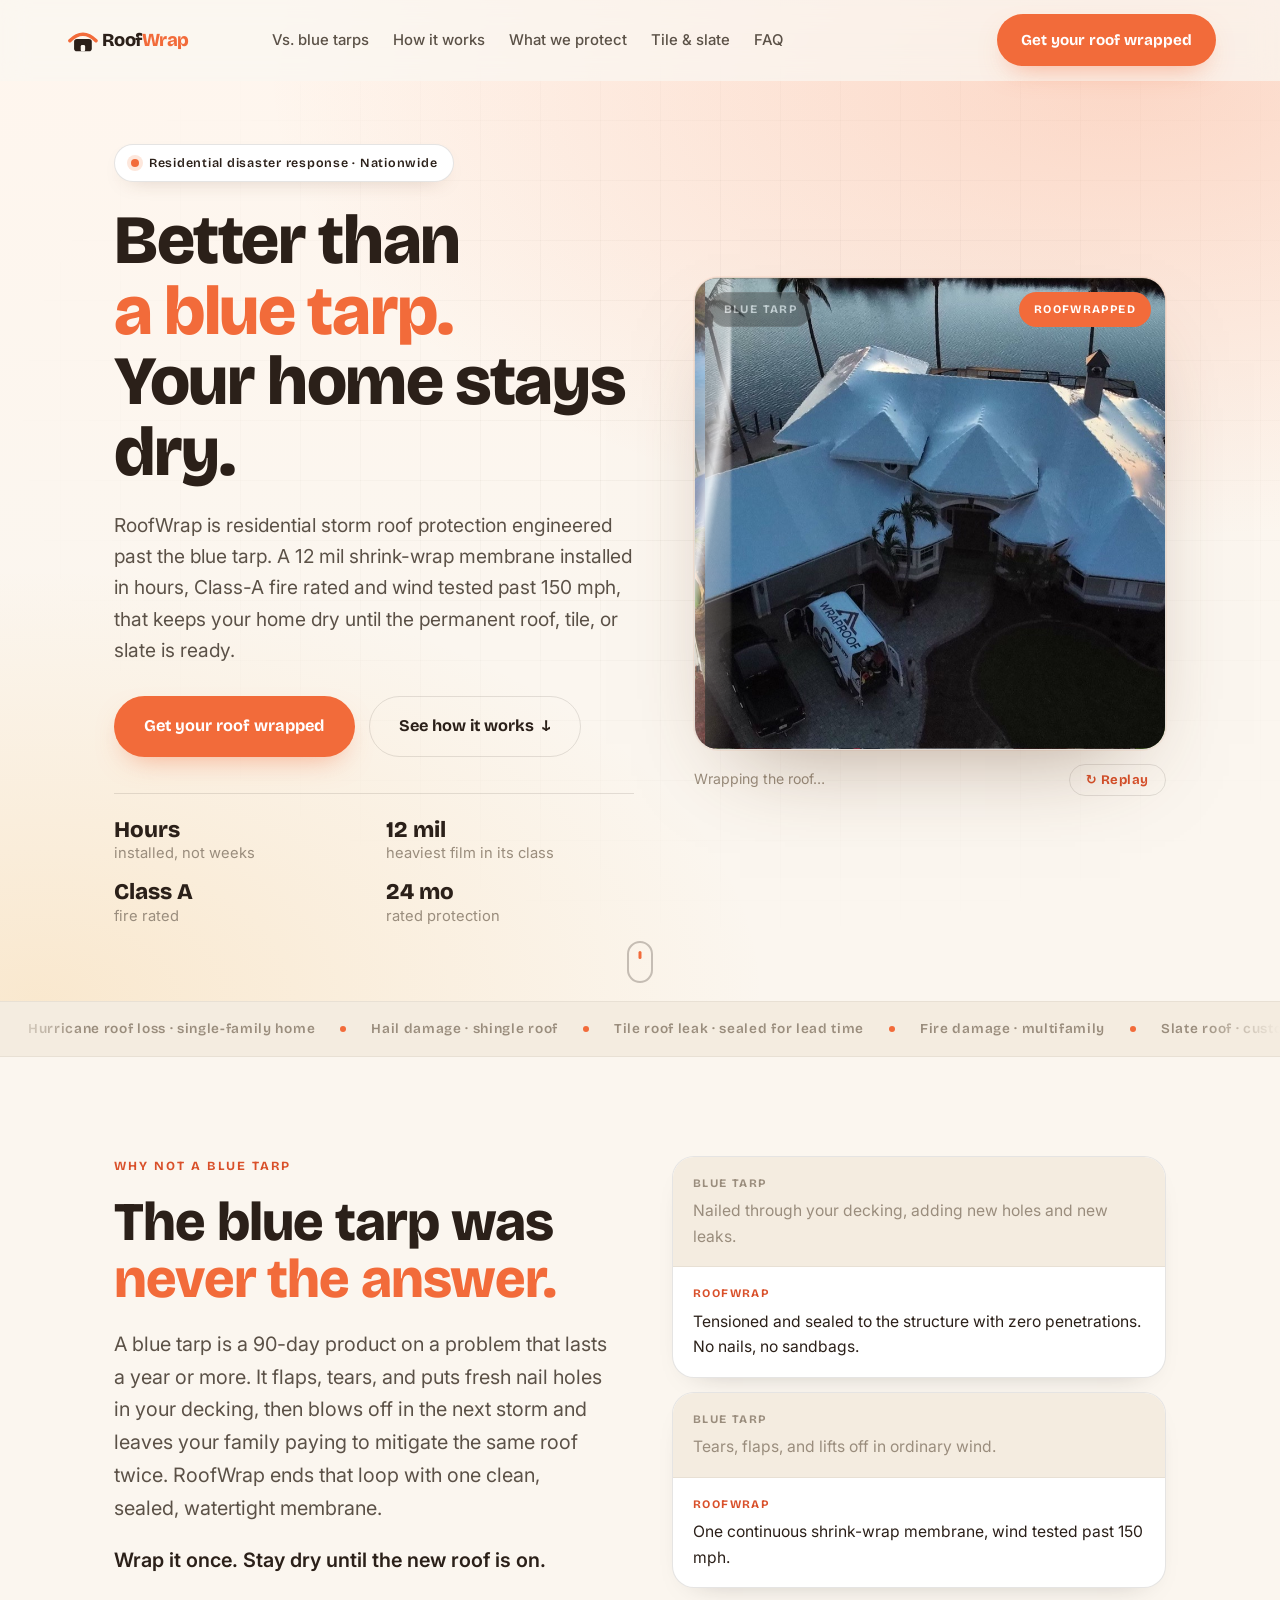
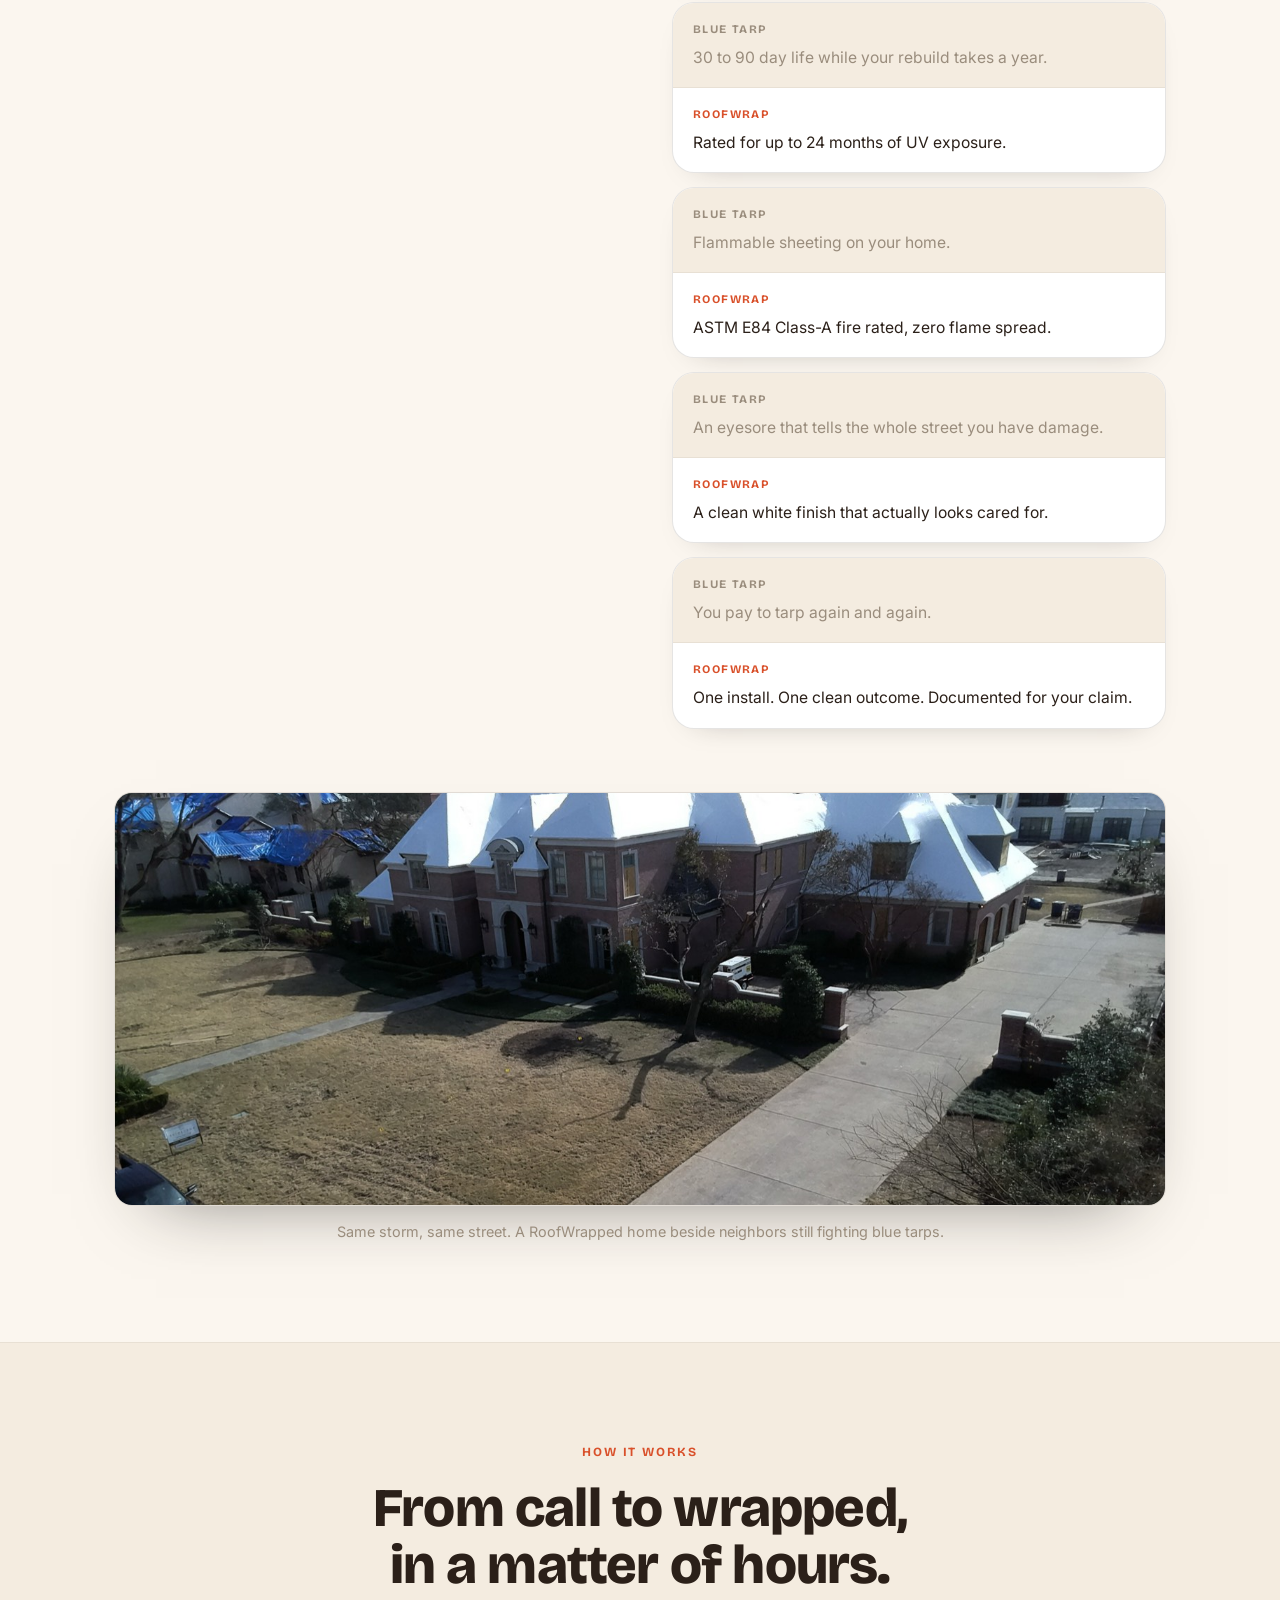
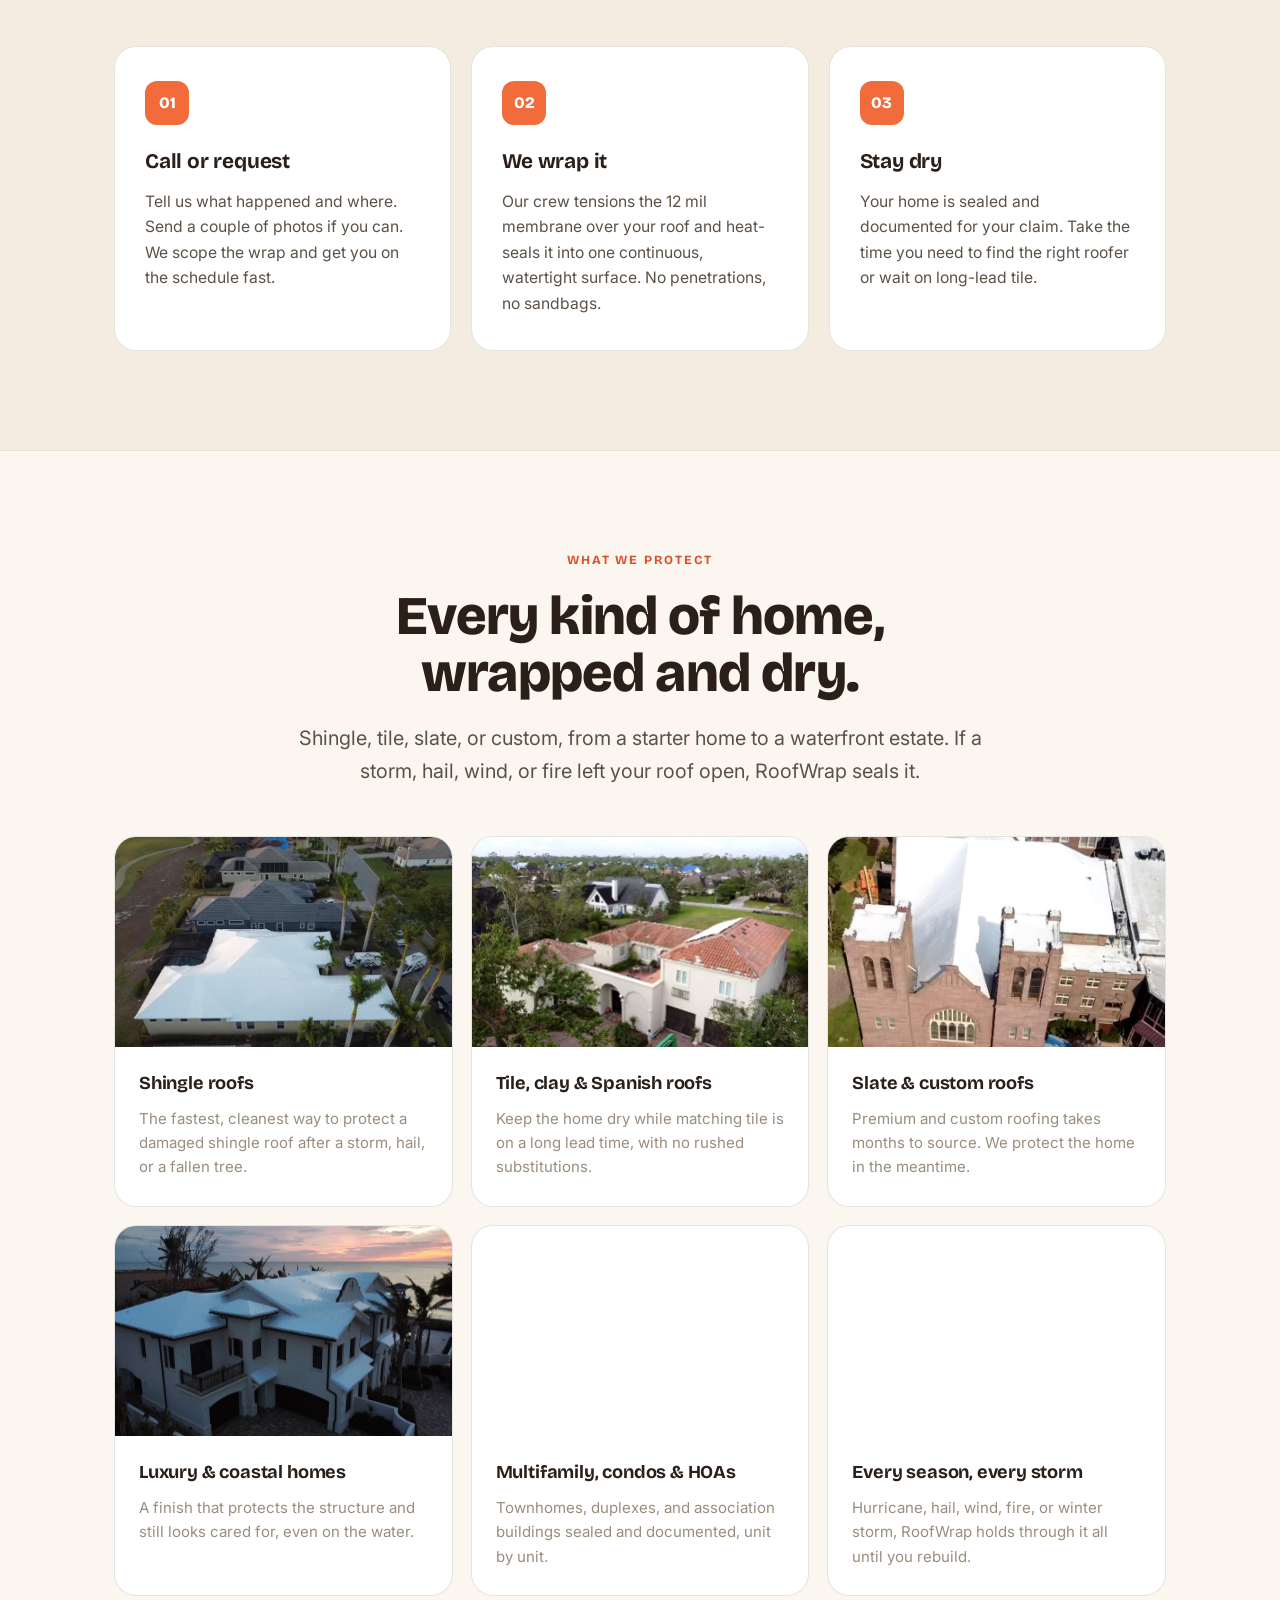
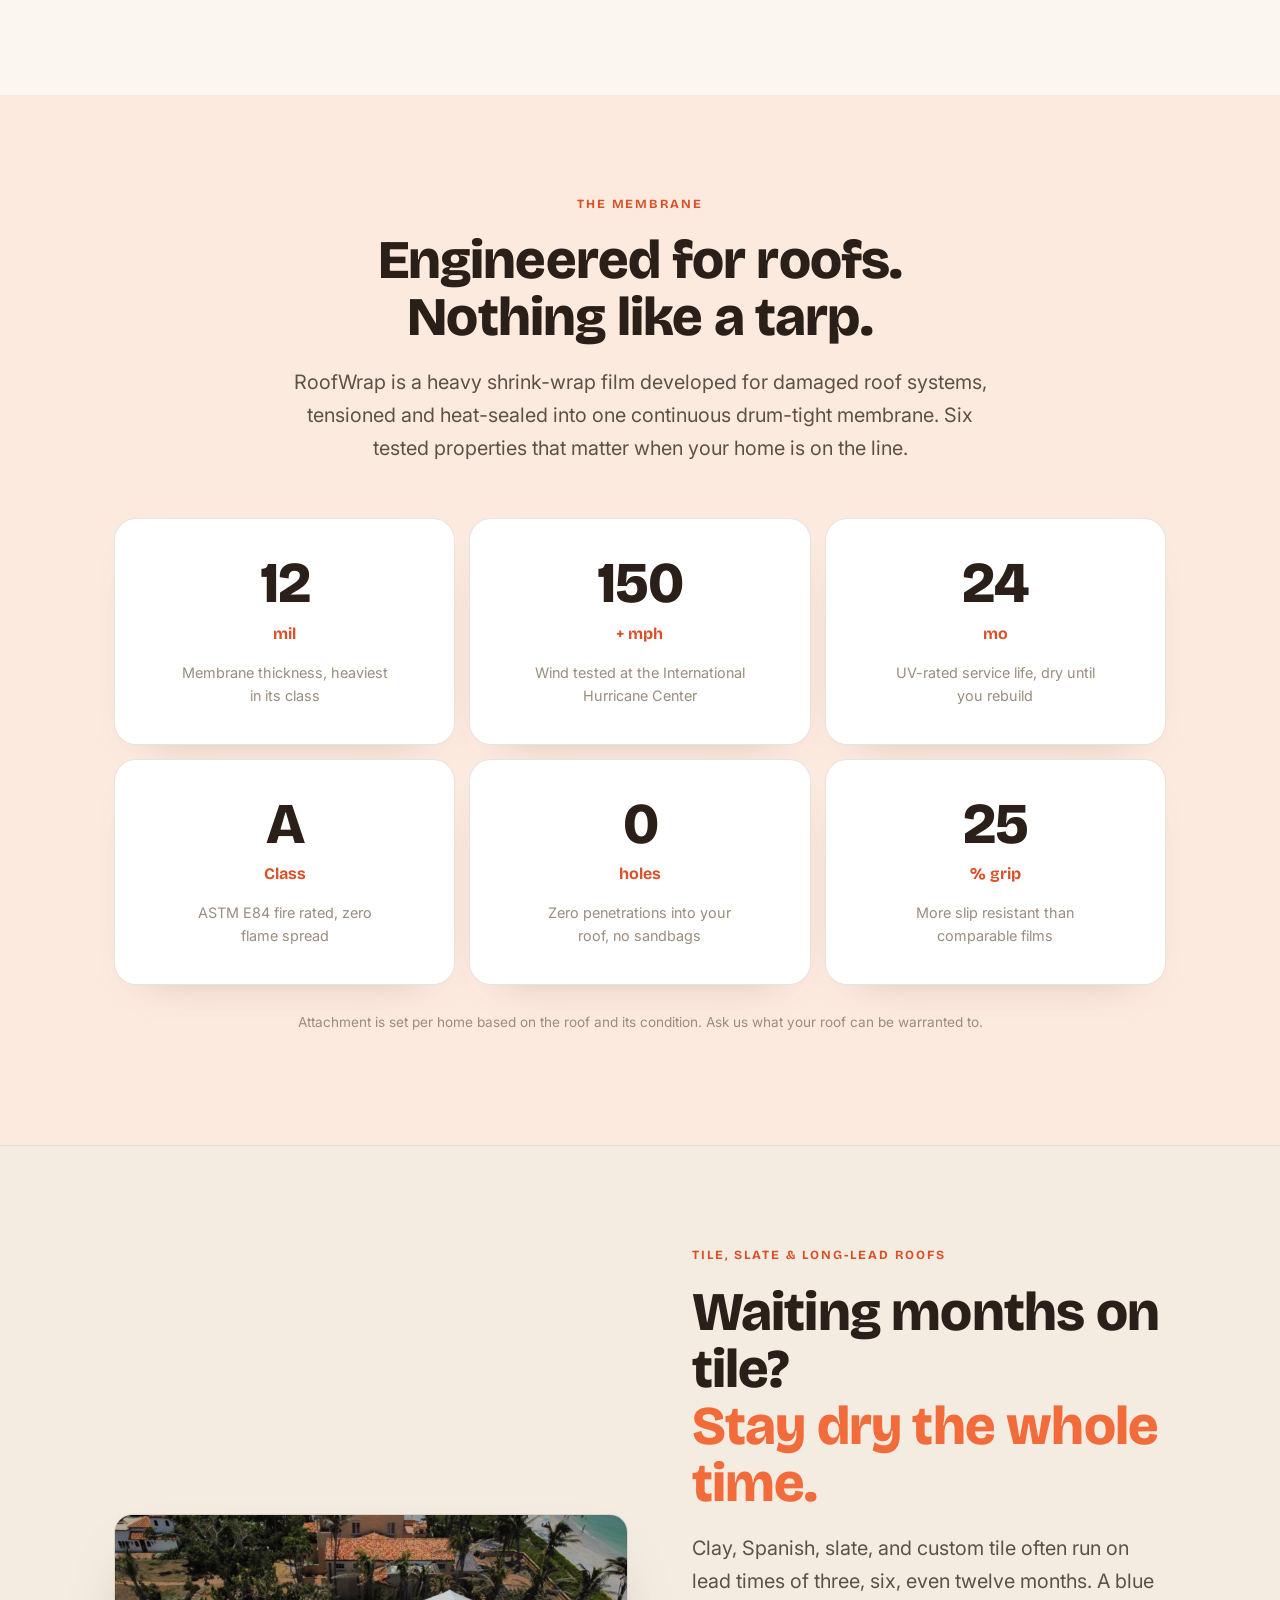
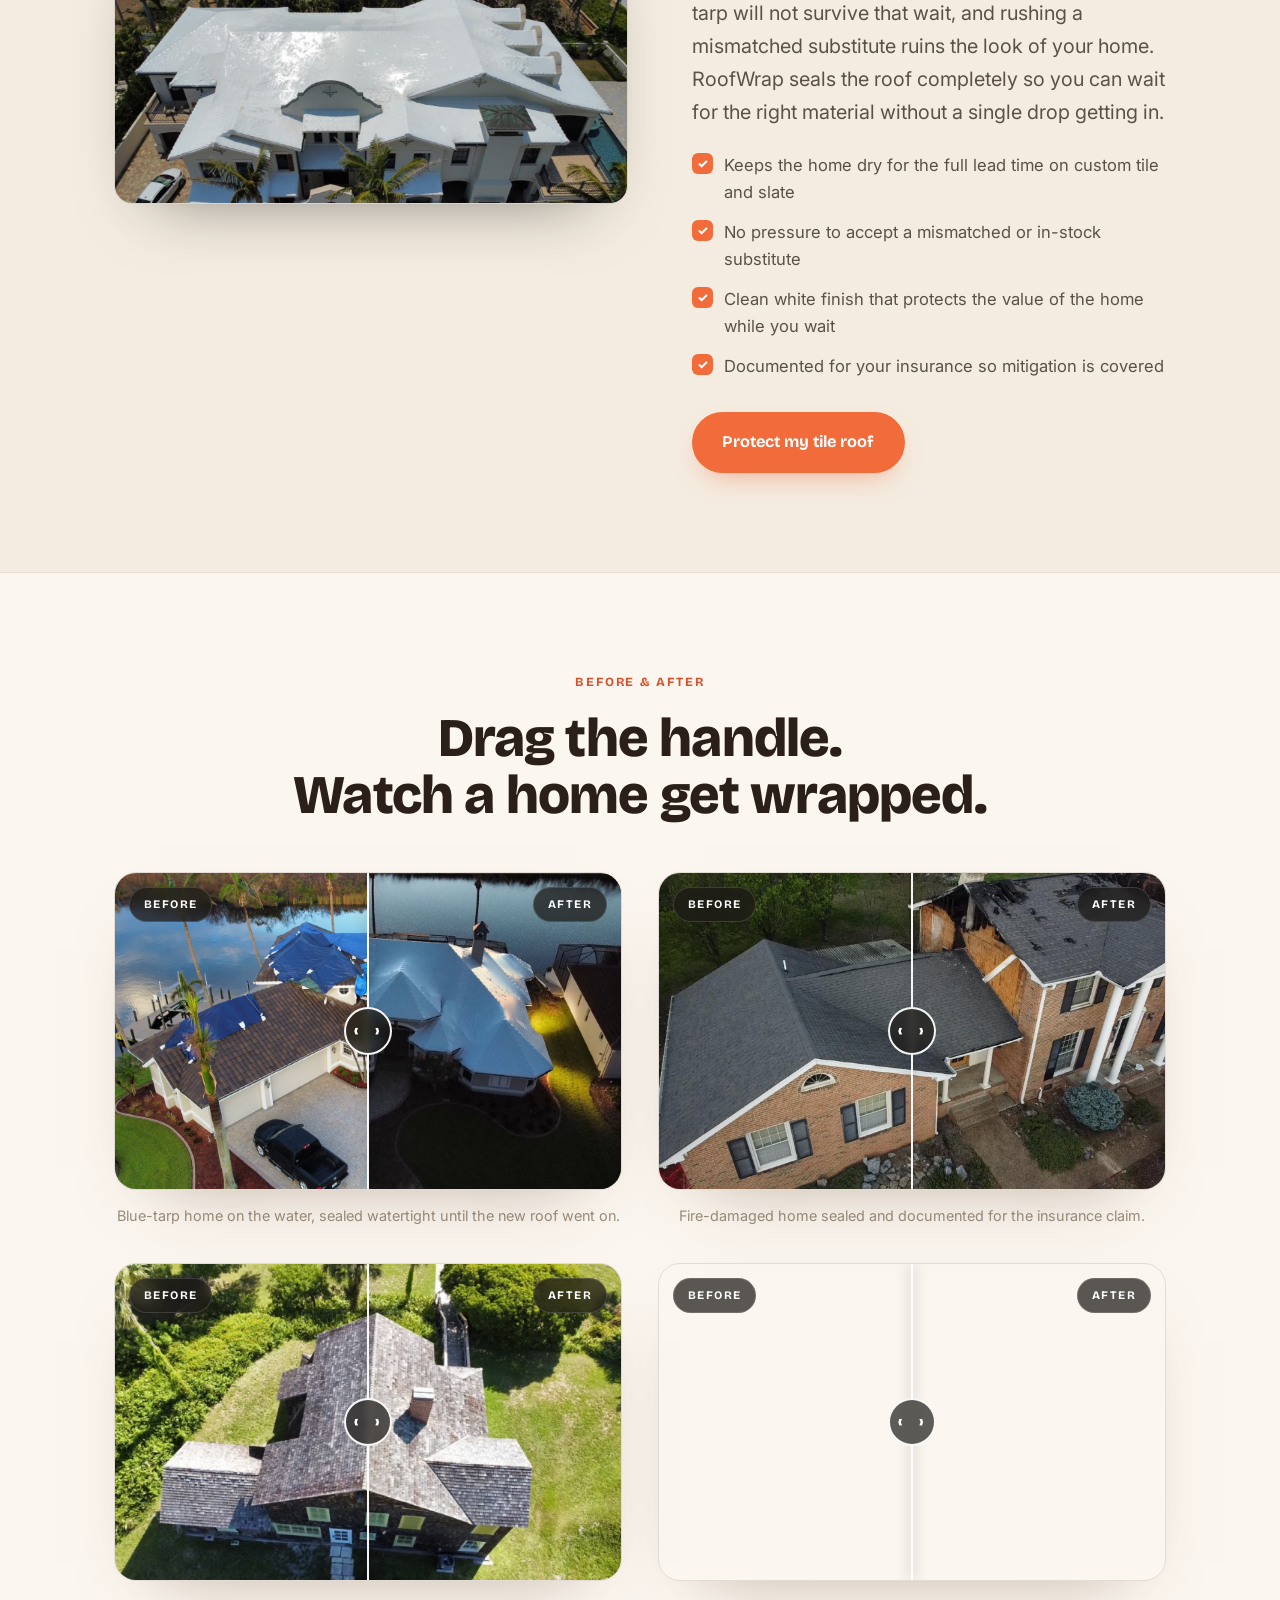
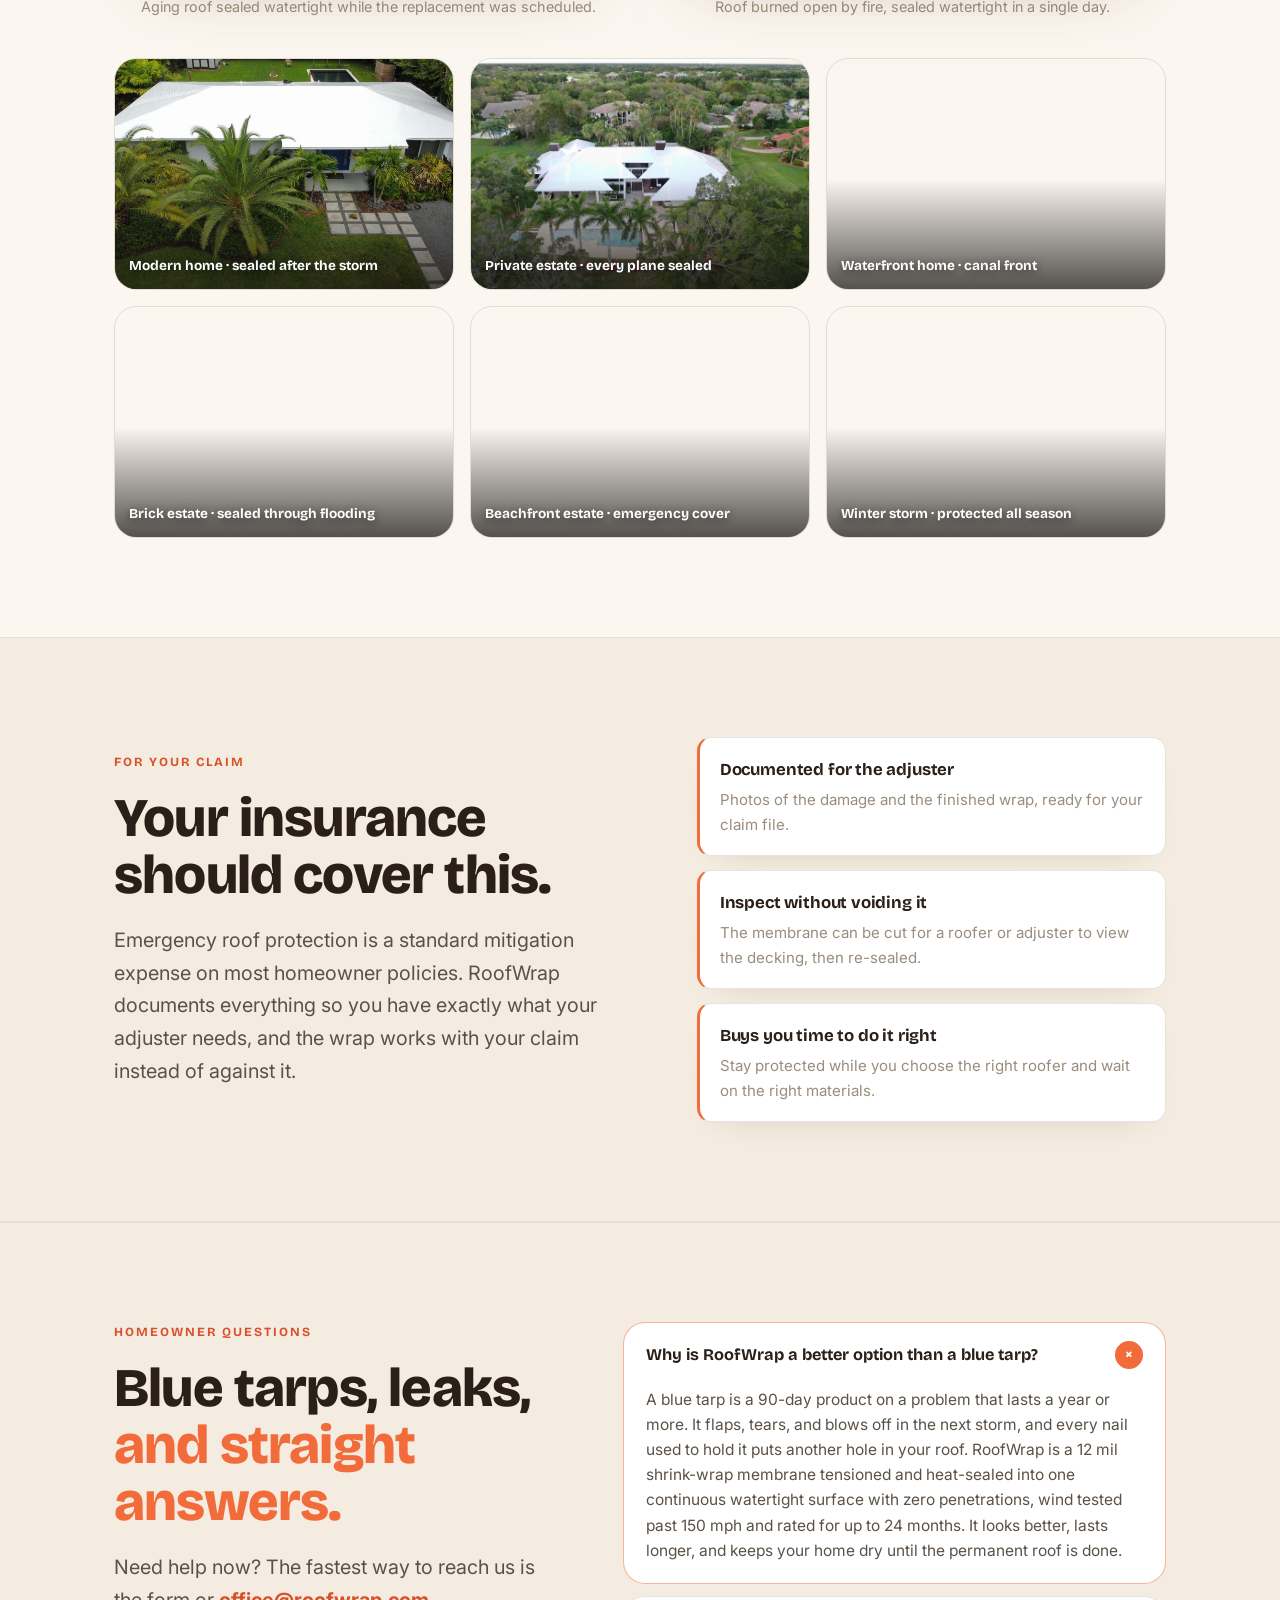
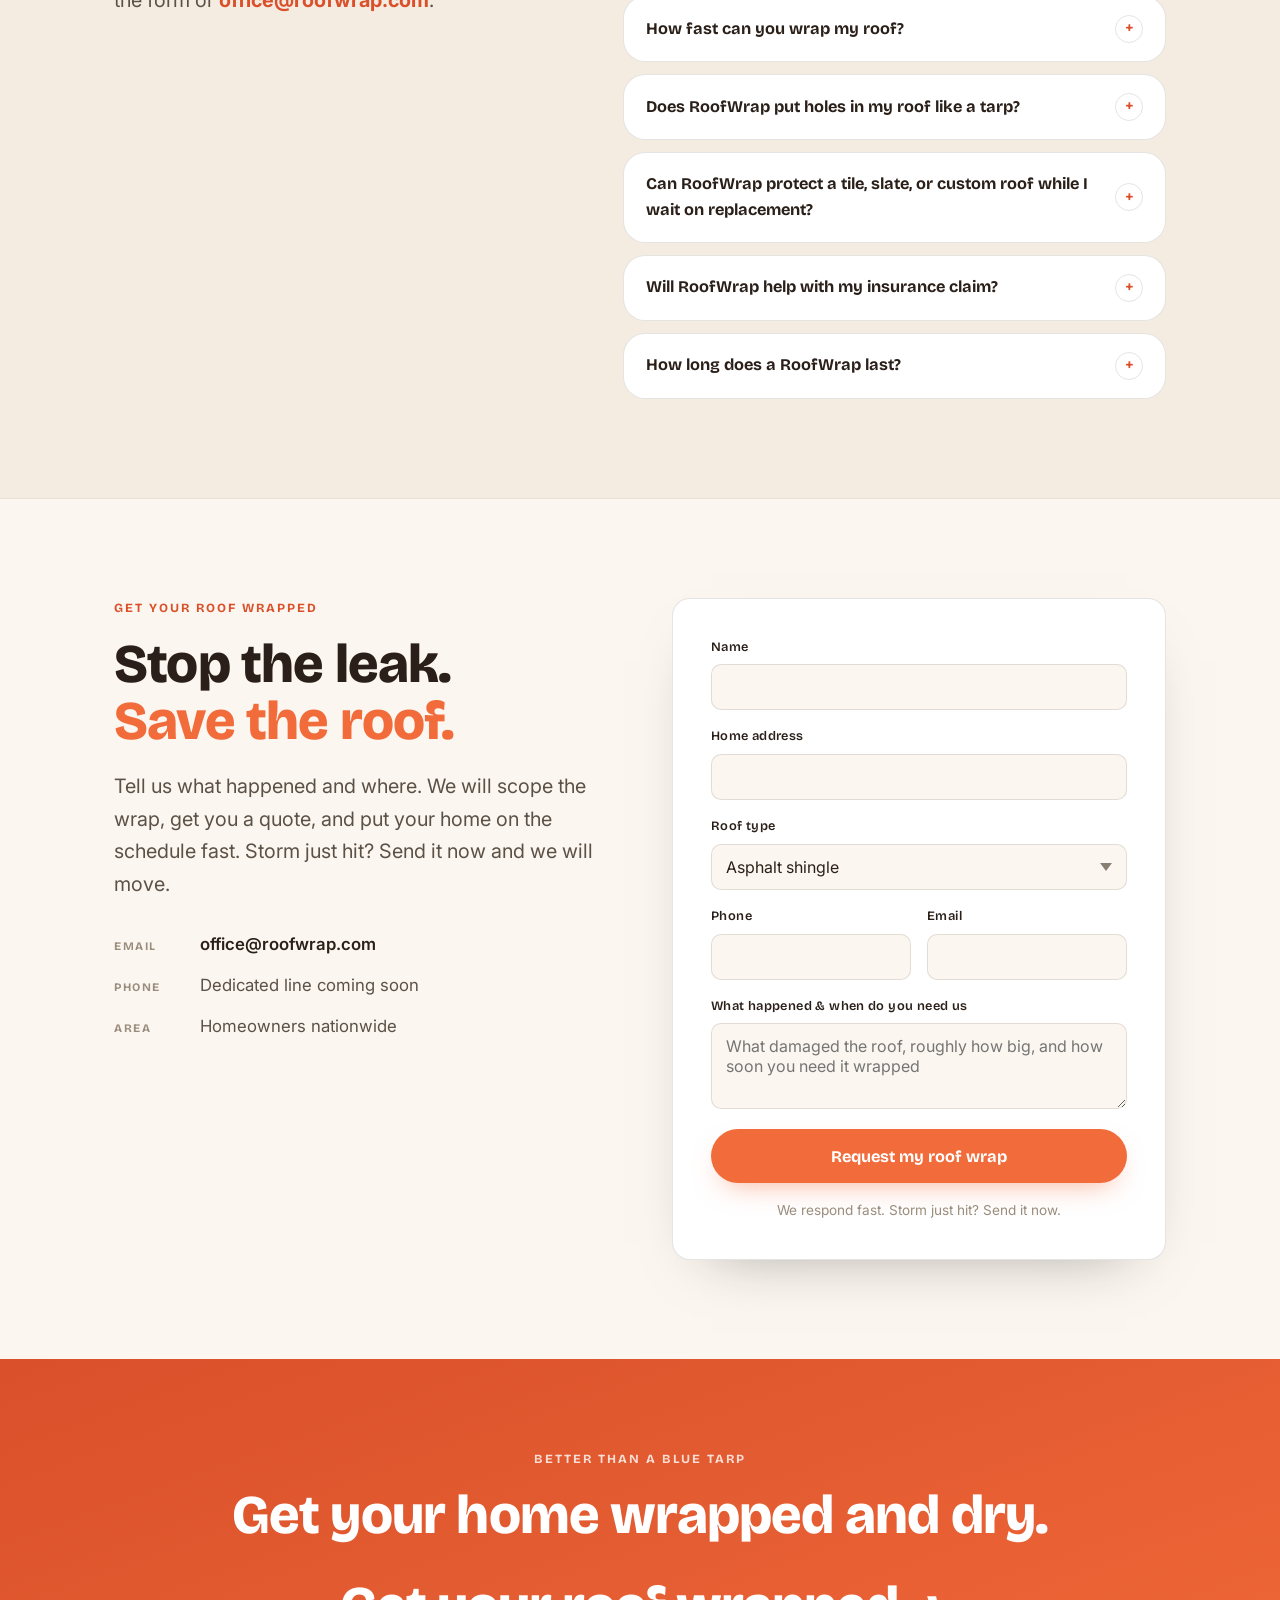
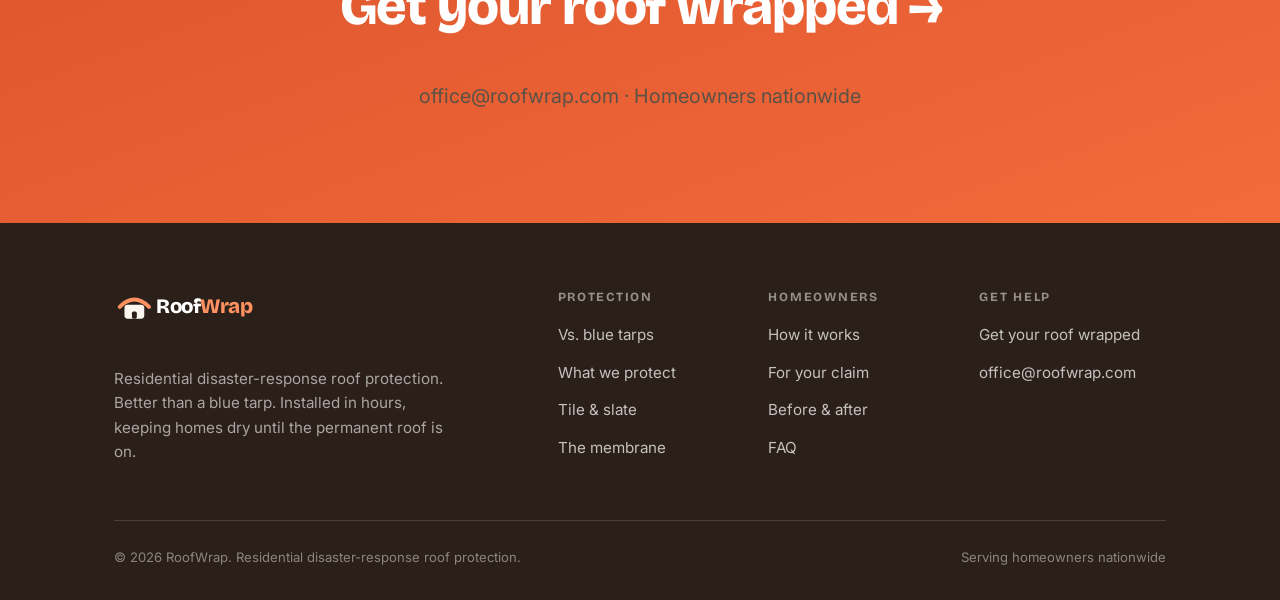
==== commit 6ca5b8de: "Brand makeover: warm light system, sunset coral palette, wrap-over-home logo Differentiates RoofWrap" ====
--- a/index.html
+++ b/index.html
@@ -3,7 +3,7 @@
 <head>
 <meta charset="utf-8">
 <meta name="viewport" content="width=device-width, initial-scale=1, viewport-fit=cover">
-<meta name="theme-color" content="#e05a1f">
+<meta name="theme-color" content="#fbf6ef">
 <title>RoofWrap | The Better Alternative to a Blue Tarp for Your Home</title>
 <meta name="description" content="RoofWrap is residential disaster-response roof protection that beats a blue tarp. A 12 mil shrink-wrap membrane, Class-A fire rated and wind tested past 150 mph, installed in hours to keep your home dry until your permanent roof or long-lead tile is ready. Nationwide.">
 <link rel="canonical" href="https://roofwrap.com/">
@@ -105,10 +105,11 @@
 <!-- ========== Top nav ========== -->
 <header class="nav" id="nav">
   <a class="nav__logo" href="/" aria-label="RoofWrap home">
-    <svg viewBox="0 0 232 48" width="164" height="34" role="img" aria-label="RoofWrap">
-      <path d="M6 27 L22 11 L38 27" fill="none" stroke="#e05a1f" stroke-width="4.4" stroke-linecap="round" stroke-linejoin="round"/>
-      <path d="M7 30.5 L33 30.5 L37 39 L11 39 Z" fill="#1c1a17"/>
-      <text x="50" y="33" font-family="'Bricolage Grotesque','Archivo',Arial,sans-serif" font-size="27" font-weight="800" letter-spacing="-0.5"><tspan fill="#1c1a17">Roof</tspan><tspan fill="#e05a1f">Wrap</tspan></text>
+    <svg viewBox="0 0 246 48" width="176" height="34" role="img" aria-label="RoofWrap">
+      <path d="M7 25 Q25.5 6.5 44 25" fill="none" stroke="#f26b3a" stroke-width="5" stroke-linecap="round"/>
+      <rect x="13" y="22.5" width="25" height="17.5" rx="4" fill="#2b2019"/>
+      <rect x="22.4" y="31" width="6.2" height="9" rx="2" fill="#fbf6ef"/>
+      <text x="53" y="33" font-family="'Bricolage Grotesque','Archivo',Arial,sans-serif" font-size="26" font-weight="800" letter-spacing="-0.6"><tspan fill="#2b2019">Roof</tspan><tspan fill="#f26b3a">Wrap</tspan></text>
     </svg>
   </a>
   <nav class="nav__links" aria-label="Primary">
@@ -159,7 +160,7 @@
 
       <div class="hero__ctas">
         <a class="btn btn--orange btn--lg" href="#contact">Get your roof wrapped</a>
-        <a class="btn btn--ghost-light btn--lg" href="#how">See how it works <span aria-hidden="true">↓</span></a>
+        <a class="btn btn--ghost btn--lg" href="#how">See how it works <span aria-hidden="true">↓</span></a>
       </div>
 
       <ul class="hero__trust">
@@ -624,10 +625,11 @@
   <div class="container">
     <div class="footer__top">
       <div class="footer__brand">
-        <svg viewBox="0 0 232 48" width="180" height="38" role="img" aria-label="RoofWrap">
-          <path d="M6 27 L22 11 L38 27" fill="none" stroke="#f07b45" stroke-width="4.4" stroke-linecap="round" stroke-linejoin="round"/>
-          <path d="M7 30.5 L33 30.5 L37 39 L11 39 Z" fill="#ffffff"/>
-          <text x="50" y="33" font-family="'Bricolage Grotesque','Archivo',Arial,sans-serif" font-size="27" font-weight="800" letter-spacing="-0.5"><tspan fill="#ffffff">Roof</tspan><tspan fill="#f07b45">Wrap</tspan></text>
+        <svg viewBox="0 0 246 48" width="190" height="37" role="img" aria-label="RoofWrap">
+          <path d="M7 25 Q25.5 6.5 44 25" fill="none" stroke="#ff9160" stroke-width="5" stroke-linecap="round"/>
+          <rect x="13" y="22.5" width="25" height="17.5" rx="4" fill="#fbf6ef"/>
+          <rect x="22.4" y="31" width="6.2" height="9" rx="2" fill="#2b2019"/>
+          <text x="53" y="33" font-family="'Bricolage Grotesque','Archivo',Arial,sans-serif" font-size="26" font-weight="800" letter-spacing="-0.6"><tspan fill="#ffffff">Roof</tspan><tspan fill="#ff9160">Wrap</tspan></text>
         </svg>
         <p>Residential disaster-response roof protection. Better than a blue tarp. Installed in hours, keeping homes dry until the permanent roof is on.</p>
       </div>
--- a/css/site.css
+++ b/css/site.css
@@ -4,29 +4,32 @@
    =========================================================== */
 
 :root{
-  --paper:   #faf7f2;   /* warm cream base */
-  --paper-2: #f2ede4;   /* alt section */
+  --paper:   #fbf6ef;   /* warm cream base */
+  --paper-2: #f4ece0;   /* warm alt band */
+  --paper-3: #fdeadf;   /* soft coral-tinted band */
   --card:    #ffffff;
 
-  --ink:     #1c1a17;   /* near-black warm */
-  --ink-2:   #232019;   /* dark section bg */
-  --ink-3:   #2f2b23;
-  --body:    #4c473f;   /* body text on light */
-  --muted:   #877f72;
-  --muted-d: rgba(255,255,255,.62);
-
-  --line:      rgba(28,26,23,.13);
-  --line-2:    rgba(28,26,23,.07);
-  --line-dark: rgba(255,255,255,.12);
-
-  --orange:      #e05a1f;
-  --orange-deep: #b8410f;
-  --orange-soft: #f07b45;
-  --orange-tint: #fbe8dc;
-
-  --maxw: 1220px;
+  --ink:     #2b2019;   /* warm espresso (headings + dark footer) */
+  --ink-2:   #34271e;   /* deep warm */
+  --ink-3:   #3d2e23;
+  --body:    #5b5147;   /* warm body text on light */
+  --muted:   #9a8d7d;   /* warm muted */
+  --muted-d: rgba(255,255,255,.66);
+
+  --line:      rgba(43,32,25,.12);
+  --line-2:    rgba(43,32,25,.06);
+  --line-dark: rgba(255,255,255,.14);
+
+  --orange:      #f26b3a;   /* sunset coral (primary) */
+  --orange-deep: #d9502a;   /* deeper coral for text/hover */
+  --orange-soft: #ff9160;   /* light coral */
+  --orange-tint: #fde7dc;   /* soft coral wash */
+  --honey:       #f2a93b;   /* honey amber (secondary accent) */
+  --honey-soft:  #f9cd84;
+
+  --maxw: 1180px;
   --pad: clamp(20px, 5vw, 64px);
-  --radius: 16px;
+  --radius: 22px;
 
   --f-head: "Bricolage Grotesque", "Archivo", system-ui, sans-serif;
   --f-body: "Inter", system-ui, sans-serif;
@@ -50,8 +53,8 @@
 .container{ width:100%; max-width:var(--maxw); margin:0 auto; padding-inline:var(--pad); }
 
 /* ---------- Type ---------- */
-h1,h2,h3,h4{ font-family:var(--f-head); color:var(--ink); margin:0; letter-spacing:-.02em; }
-.h-display{ font-weight:800; font-size:clamp(2rem, 5vw, 3.4rem); line-height:1.03; letter-spacing:-.03em; }
+h1,h2,h3,h4{ font-family:var(--f-head); color:var(--ink); margin:0; letter-spacing:-.01em; }
+.h-display{ font-weight:800; font-size:clamp(2rem, 5vw, 3.4rem); line-height:1.05; letter-spacing:-.015em; }
 .h-display--center{ text-align:center; }
 .h-display--sm{ font-size:clamp(1.7rem,3.6vw,2.5rem); }
 .text-orange{ color:var(--orange); }
@@ -86,7 +89,7 @@
 .btn:hover{ transform:translateY(-2px); }
 .btn--lg{ font-size:1.02rem; padding:1em 1.8em; }
 .btn--block{ width:100%; }
-.btn--orange{ background:var(--orange); color:#fff; box-shadow:0 10px 26px -12px rgba(224,90,31,.7); }
+.btn--orange{ background:var(--orange); color:#fff; box-shadow:0 12px 28px -12px rgba(242,107,58,.55); }
 .btn--orange:hover{ background:var(--orange-deep); }
 .btn--ghost{ background:transparent; border-color:var(--line); color:var(--ink); }
 .btn--ghost:hover{ border-color:var(--ink); }
@@ -124,46 +127,46 @@
 .mobile-menu a:not(.btn){ font-family:var(--f-head); font-weight:800; font-size:1.4rem; color:var(--ink); padding:11px 0; border-bottom:1px solid var(--line-2); }
 .mobile-menu .btn{ margin-top:14px; }
 
-/* ---------- Hero (dark, split copy + seal) ---------- */
-.hero{ position:relative; min-height:100svh; display:flex; align-items:center; overflow:hidden; background:var(--ink-2); padding-block:clamp(110px,16vh,150px) clamp(56px,8vh,90px); }
+/* ---------- Hero (light, warm, split copy + seal) ---------- */
+.hero{ position:relative; min-height:100svh; display:flex; align-items:center; overflow:hidden; background:var(--paper); padding-block:clamp(120px,16vh,164px) clamp(56px,8vh,96px); }
 .hero__bg{
   position:absolute; inset:0; z-index:0;
   background:
-    radial-gradient(115% 80% at 85% 12%, rgba(224,90,31,.34), transparent 55%),
-    radial-gradient(90% 70% at 6% 95%, rgba(224,90,31,.14), transparent 60%),
-    linear-gradient(180deg, #262117 0%, var(--ink-2) 100%);
+    radial-gradient(120% 82% at 88% 8%, rgba(242,107,58,.22), transparent 56%),
+    radial-gradient(95% 72% at 3% 100%, rgba(242,169,59,.18), transparent 60%),
+    linear-gradient(180deg, #fff6ee 0%, var(--paper) 64%);
 }
 .hero__bg::after{
   content:""; position:absolute; inset:0;
-  background-image:linear-gradient(rgba(255,255,255,.04) 1px, transparent 1px), linear-gradient(90deg, rgba(255,255,255,.04) 1px, transparent 1px);
-  background-size:64px 64px; mask-image:radial-gradient(80% 70% at 60% 40%, #000 20%, transparent 75%);
+  background-image:linear-gradient(rgba(43,32,25,.035) 1px, transparent 1px), linear-gradient(90deg, rgba(43,32,25,.035) 1px, transparent 1px);
+  background-size:60px 60px; mask-image:radial-gradient(78% 68% at 60% 42%, #000 18%, transparent 78%);
 }
 .hero__inner{ position:relative; z-index:2; display:grid; grid-template-columns:1.05fr .95fr; gap:clamp(32px,4.5vw,72px); align-items:center; }
-.hero__copy h1, .hero__copy .hero__title{ color:#fff; }
+.hero__copy h1, .hero__copy .hero__title{ color:var(--ink); }
 .hero__eyebrow{
   display:inline-flex; align-items:center; gap:10px;
-  font-family:var(--f-head); font-weight:600; font-size:.78rem; letter-spacing:.06em; color:#fff;
-  background:rgba(255,255,255,.08); border:1px solid var(--line-dark); border-radius:999px; padding:8px 16px; margin-bottom:24px; backdrop-filter:blur(6px);
-}
-.hero__eyebrow .dot{ width:8px; height:8px; border-radius:50%; background:var(--orange); box-shadow:0 0 12px var(--orange-soft); flex:none; }
-.hero__title{ font-family:var(--f-head); font-weight:800; font-size:clamp(2.5rem,5.4vw,4.5rem); line-height:1; letter-spacing:-.035em; color:#fff; margin-bottom:22px; overflow-wrap:break-word; }
+  font-family:var(--f-head); font-weight:600; font-size:.78rem; letter-spacing:.06em; color:var(--ink);
+  background:var(--card); border:1px solid var(--line); border-radius:999px; padding:8px 16px; margin-bottom:24px; box-shadow:0 8px 22px -14px rgba(94,58,32,.4);
+}
+.hero__eyebrow .dot{ width:8px; height:8px; border-radius:50%; background:var(--orange); box-shadow:0 0 0 4px var(--orange-tint); flex:none; }
+.hero__title{ font-family:var(--f-head); font-weight:800; font-size:clamp(2.5rem,5.4vw,4.4rem); line-height:1.02; letter-spacing:-.02em; color:var(--ink); margin-bottom:22px; overflow-wrap:break-word; }
 .hero__title .line{ display:block; }
-.hero__title em{ font-style:normal; color:var(--orange-soft); }
-.hero__sub{ max-width:560px; font-size:clamp(1.02rem,1.5vw,1.2rem); color:rgba(255,255,255,.86); line-height:1.6; margin-bottom:30px; }
+.hero__title em{ font-style:normal; color:var(--orange); }
+.hero__sub{ max-width:560px; font-size:clamp(1.02rem,1.5vw,1.2rem); color:var(--body); line-height:1.62; margin-bottom:30px; }
 .hero__ctas{ display:flex; flex-wrap:wrap; gap:14px; margin-bottom:36px; }
-.hero__trust{ list-style:none; display:grid; grid-template-columns:repeat(2,minmax(0,1fr)); gap:14px 24px; margin:0; padding:24px 0 0; border-top:1px solid var(--line-dark); max-width:520px; }
-.hero__trust li{ font-size:.92rem; color:rgba(255,255,255,.78); }
-.hero__trust strong{ display:block; font-family:var(--f-head); font-weight:800; font-size:1.4rem; color:#fff; line-height:1.1; }
-.hero__scroll{ position:absolute; bottom:18px; left:50%; transform:translateX(-50%); z-index:3; width:26px; height:42px; border:2px solid rgba(255,255,255,.4); border-radius:14px; }
-.hero__scroll span{ position:absolute; top:8px; left:50%; transform:translateX(-50%); width:3px; height:8px; background:#fff; border-radius:2px; animation:scrolldot 1.6s infinite; }
+.hero__trust{ list-style:none; display:grid; grid-template-columns:repeat(2,minmax(0,1fr)); gap:14px 24px; margin:0; padding:24px 0 0; border-top:1px solid var(--line); max-width:520px; }
+.hero__trust li{ font-size:.92rem; color:var(--muted); }
+.hero__trust strong{ display:block; font-family:var(--f-head); font-weight:800; font-size:1.4rem; color:var(--ink); line-height:1.1; }
+.hero__scroll{ position:absolute; bottom:18px; left:50%; transform:translateX(-50%); z-index:3; width:26px; height:42px; border:2px solid rgba(43,32,25,.26); border-radius:14px; }
+.hero__scroll span{ position:absolute; top:8px; left:50%; transform:translateX(-50%); width:3px; height:8px; background:var(--orange); border-radius:2px; animation:scrolldot 1.6s infinite; }
 @keyframes scrolldot{ 0%{opacity:0;transform:translate(-50%,0);} 40%{opacity:1;} 80%{opacity:0;transform:translate(-50%,14px);} 100%{opacity:0;} }
 
 /* ---------- Seal demo (hero interactive) ---------- */
 .hero__demo{ min-width:0; }
 .seal{ width:100%; }
 .seal__frame{
-  position:relative; width:100%; aspect-ratio:1/1; overflow:hidden; border-radius:20px; border:1px solid var(--line-dark);
-  box-shadow:0 40px 90px -40px rgba(0,0,0,.7), 0 0 0 1px rgba(224,90,31,.1);
+  position:relative; width:100%; aspect-ratio:1/1; overflow:hidden; border-radius:24px; border:1px solid var(--line);
+  box-shadow:0 40px 90px -46px rgba(94,58,32,.5), 0 0 0 1px rgba(242,107,58,.08);
   isolation:isolate; touch-action:none; user-select:none; -webkit-user-select:none;
 }
 .seal__before, .seal__after{ position:absolute; inset:0; width:100%; height:100%; object-fit:cover; }
@@ -200,9 +203,9 @@
 .seal__tag.is-dim{ opacity:.45; }
 .seal__range{ position:absolute; inset:0; z-index:7; width:100%; height:100%; margin:0; opacity:0; cursor:ew-resize; -webkit-appearance:none; appearance:none; }
 .seal__foot{ display:flex; align-items:center; justify-content:space-between; gap:12px; margin-top:14px; }
-.seal__hint{ font-size:.88rem; color:rgba(255,255,255,.6); }
-.seal__replay{ font-family:var(--f-head); font-weight:700; font-size:.82rem; letter-spacing:.04em; color:var(--orange-soft); background:none; border:1px solid rgba(240,123,69,.4); border-radius:999px; padding:7px 16px; cursor:pointer; transition:background .2s ease; }
-.seal__replay:hover{ background:rgba(224,90,31,.16); }
+.seal__hint{ font-size:.88rem; color:var(--muted); }
+.seal__replay{ font-family:var(--f-head); font-weight:700; font-size:.82rem; letter-spacing:.04em; color:var(--orange-deep); background:none; border:1px solid var(--line); border-radius:999px; padding:7px 16px; cursor:pointer; transition:background .2s ease, border-color .2s ease; }
+.seal__replay:hover{ background:var(--orange-tint); border-color:transparent; }
 
 /* ---------- Ticker ---------- */
 .ticker{ overflow:hidden; border-block:1px solid var(--line-2); background:var(--paper-2); padding-block:16px; position:relative; }
@@ -244,7 +247,7 @@
 .protect{ background:var(--paper); }
 .protect-grid{ display:grid; grid-template-columns:repeat(3,1fr); gap:18px; margin-top:48px; }
 .pcard{ background:var(--card); border:1px solid var(--line); border-radius:var(--radius); overflow:hidden; transition:transform .2s ease, border-color .2s ease, box-shadow .2s ease; }
-.pcard:hover{ transform:translateY(-4px); border-color:rgba(224,90,31,.5); box-shadow:0 22px 44px -28px rgba(28,26,23,.5); }
+.pcard:hover{ transform:translateY(-4px); border-color:rgba(242,107,58,.5); box-shadow:0 24px 46px -28px rgba(94,58,32,.42); }
 .pcard__media{ aspect-ratio:16/10; overflow:hidden; }
 .pcard__media img{ width:100%; height:100%; object-fit:cover; transition:transform .45s ease; }
 .pcard:hover .pcard__media img{ transform:scale(1.05); }
@@ -252,16 +255,17 @@
 .pcard__body h3{ font-size:1.14rem; margin-bottom:8px; }
 .pcard__body p{ font-size:.94rem; color:var(--muted); margin:0; }
 
-/* ---------- Spec (dark) ---------- */
-.spec{ background:var(--ink-2); color:#fff; }
-.spec .eyebrow{ color:var(--orange-soft); }
-.spec .h-display{ color:#fff; }
-.stats{ display:grid; grid-template-columns:repeat(3,1fr); gap:1px; margin-top:54px; background:var(--line-dark); border:1px solid var(--line-dark); border-radius:18px; overflow:hidden; }
-.stat{ background:var(--ink-3); padding:38px 26px; text-align:center; }
-.stat__num{ font-family:var(--f-head); font-weight:800; font-size:clamp(2.6rem,5vw,3.6rem); line-height:1; color:#fff; letter-spacing:-.03em; }
-.stat__unit{ font-family:var(--f-head); font-weight:700; font-size:1rem; color:var(--orange-soft); margin:8px 0 14px; }
-.stat__label{ font-size:.9rem; color:rgba(255,255,255,.62); max-width:210px; margin:0 auto; }
-.spec .footnote{ color:rgba(255,255,255,.55); text-align:center; margin-top:26px; }
+/* ---------- Spec (light, soft coral) ---------- */
+.spec{ background:var(--paper-3); }
+.spec .eyebrow{ color:var(--orange-deep); }
+.spec .h-display{ color:var(--ink); }
+.spec .lead{ color:var(--body); }
+.stats{ display:grid; grid-template-columns:repeat(3,1fr); gap:14px; margin-top:54px; background:transparent; border:0; border-radius:0; overflow:visible; }
+.stat{ background:var(--card); border:1px solid var(--line); border-radius:var(--radius); padding:36px 26px; text-align:center; box-shadow:0 18px 44px -34px rgba(94,58,32,.42); }
+.stat__num{ font-family:var(--f-head); font-weight:800; font-size:clamp(2.6rem,5vw,3.6rem); line-height:1; color:var(--ink); letter-spacing:-.02em; }
+.stat__unit{ font-family:var(--f-head); font-weight:700; font-size:1rem; color:var(--orange-deep); margin:8px 0 14px; }
+.stat__label{ font-size:.9rem; color:var(--muted); max-width:210px; margin:0 auto; }
+.spec .footnote{ color:var(--muted); text-align:center; margin-top:26px; }
 
 /* ---------- Tile / long-lead feature ---------- */
 .tile{ background:var(--paper-2); border-block:1px solid var(--line-2); }
@@ -276,7 +280,7 @@
 .gallery{ background:var(--paper); }
 .ba-grid{ display:grid; grid-template-columns:1fr 1fr; gap:clamp(28px,4vh,44px); margin-top:48px; }
 .ba-item{ margin:0; }
-.ba{ position:relative; width:100%; aspect-ratio:16/10; overflow:hidden; border-radius:18px; border:1px solid var(--line); box-shadow:0 30px 70px -42px rgba(28,26,23,.6); touch-action:none; user-select:none; -webkit-user-select:none; }
+.ba{ position:relative; width:100%; aspect-ratio:16/10; overflow:hidden; border-radius:22px; border:1px solid var(--line); box-shadow:0 30px 70px -46px rgba(94,58,32,.5); touch-action:none; user-select:none; -webkit-user-select:none; }
 .ba__before, .ba__after{ position:absolute; inset:0; width:100%; height:100%; object-fit:cover; }
 .ba__afterwrap{ position:absolute; inset:0; z-index:2; clip-path:inset(0 0 0 var(--p, 50%)); will-change:clip-path; }
 .ba__handle{ position:absolute; top:0; bottom:0; z-index:4; width:2px; left:var(--p, 50%); transform:translateX(-1px); background:rgba(255,255,255,.95); box-shadow:0 0 14px rgba(0,0,0,.45); pointer-events:none; }
@@ -296,15 +300,16 @@
 .gal figcaption{ position:absolute; left:14px; bottom:12px; z-index:1; font-family:var(--f-head); font-weight:700; font-size:.85rem; color:#fff; text-shadow:0 2px 10px rgba(0,0,0,.6); }
 .gal::after{ content:""; position:absolute; inset:auto 0 0 0; height:48%; z-index:0; background:linear-gradient(180deg, transparent, rgba(20,17,13,.72)); pointer-events:none; }
 
-/* ---------- Insurance ---------- */
-.insurance{ background:var(--ink-2); color:#fff; }
+/* ---------- Insurance (light, warm) ---------- */
+.insurance{ background:var(--paper-2); border-block:1px solid var(--line-2); }
 .insurance__inner{ display:grid; grid-template-columns:1.05fr .95fr; gap:clamp(32px,5vw,72px); align-items:center; }
-.insurance .eyebrow{ color:var(--orange-soft); }
-.insurance .h-display{ color:#fff; }
+.insurance .eyebrow{ color:var(--orange-deep); }
+.insurance .h-display{ color:var(--ink); }
+.insurance .lead{ color:var(--body); }
 .insurance__points{ list-style:none; margin:0; padding:0; display:flex; flex-direction:column; gap:14px; }
-.insurance__points li{ background:rgba(255,255,255,.05); border:1px solid var(--line-dark); border-left:3px solid var(--orange); border-radius:12px; padding:18px 20px; }
-.insurance__points h4{ color:#fff; font-size:1.05rem; margin:0 0 5px; }
-.insurance__points p{ margin:0; font-size:.94rem; color:rgba(255,255,255,.72); }
+.insurance__points li{ background:var(--card); border:1px solid var(--line); border-left:3px solid var(--orange); border-radius:14px; padding:18px 20px; box-shadow:0 14px 34px -28px rgba(94,58,32,.4); }
+.insurance__points h4{ color:var(--ink); font-size:1.05rem; margin:0 0 5px; }
+.insurance__points p{ margin:0; font-size:.94rem; color:var(--muted); }
 
 /* ---------- FAQ ---------- */
 .faq{ background:var(--paper-2); border-block:1px solid var(--line-2); }
@@ -314,7 +319,7 @@
 .faq__call:hover{ text-decoration:underline; }
 .faq__list{ display:flex; flex-direction:column; gap:12px; }
 .qa{ background:var(--card); border:1px solid var(--line); border-radius:var(--radius); overflow:hidden; }
-.qa[open]{ border-color:rgba(224,90,31,.5); }
+.qa[open]{ border-color:rgba(242,107,58,.5); }
 .qa summary{ list-style:none; cursor:pointer; display:flex; align-items:center; justify-content:space-between; gap:16px; font-family:var(--f-head); font-weight:700; font-size:1.02rem; color:var(--ink); padding:18px 22px; }
 .qa summary::-webkit-details-marker{ display:none; }
 .qa summary::after{ content:"+"; flex:none; width:26px; height:26px; border-radius:50%; border:1px solid var(--line); color:var(--orange-deep); display:grid; place-items:center; font-weight:600; font-size:1.05rem; line-height:1; transition:transform .25s ease, background .2s ease, color .2s ease; }
@@ -335,7 +340,7 @@
 .field--full{ grid-column:span 2; }
 .field label{ font-family:var(--f-head); font-weight:600; font-size:.8rem; letter-spacing:.03em; color:var(--ink); }
 .field input, .field select, .field textarea{ width:100%; font-family:var(--f-body); font-size:1rem; color:var(--ink); background:var(--paper); border:1px solid var(--line); border-radius:10px; padding:12px 14px; transition:border-color .15s ease, box-shadow .15s ease; }
-.field input:focus, .field select:focus, .field textarea:focus{ outline:none; border-color:var(--orange); box-shadow:0 0 0 3px rgba(224,90,31,.16); }
+.field input:focus, .field select:focus, .field textarea:focus{ outline:none; border-color:var(--orange); box-shadow:0 0 0 3px rgba(242,107,58,.18); }
 .field textarea{ resize:vertical; }
 .field select{ appearance:none; background-image:url("data:image/svg+xml,%3Csvg xmlns='http://www.w3.org/2000/svg' width='12' height='8' viewBox='0 0 12 8'%3E%3Cpath fill='%23877f72' d='M6 8 0 0h12z'/%3E%3C/svg%3E"); background-repeat:no-repeat; background-position:right 14px center; padding-right:36px; }
 .contact__form .btn{ grid-column:span 2; margin-top:4px; }
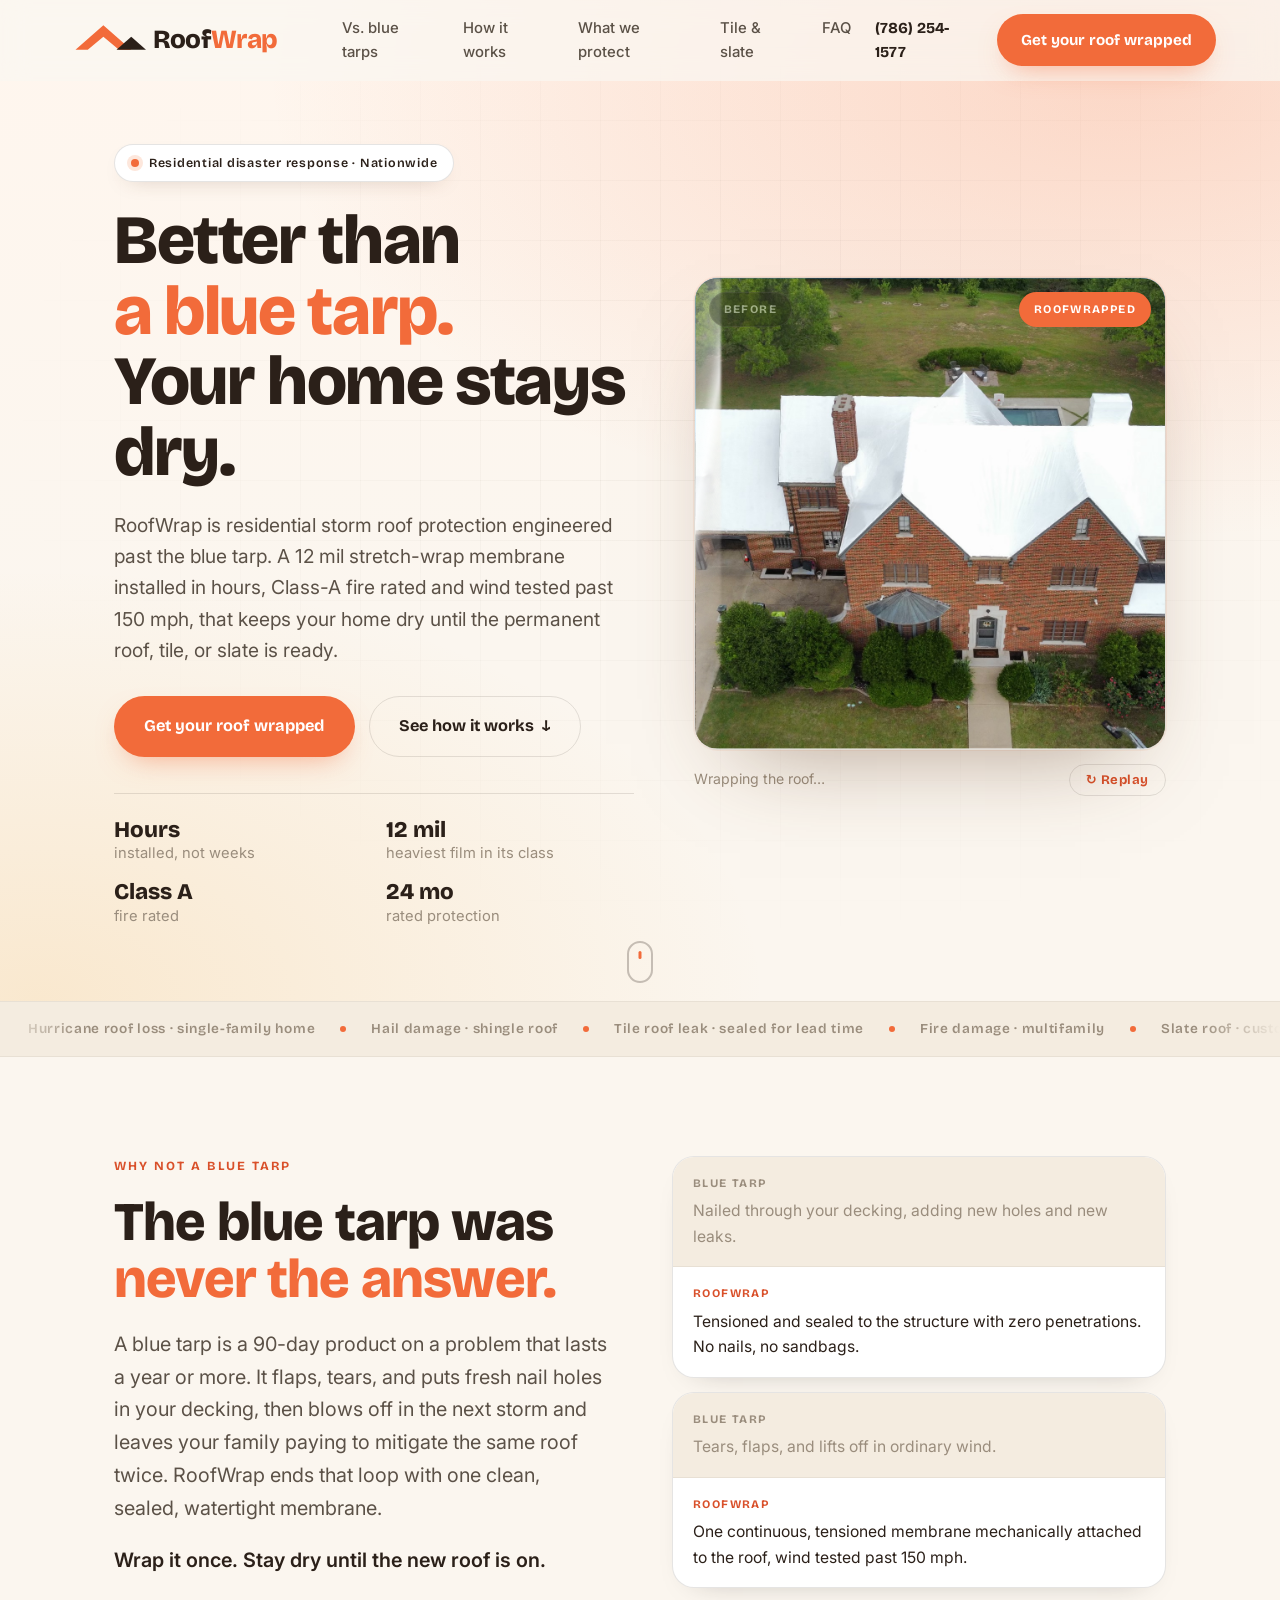
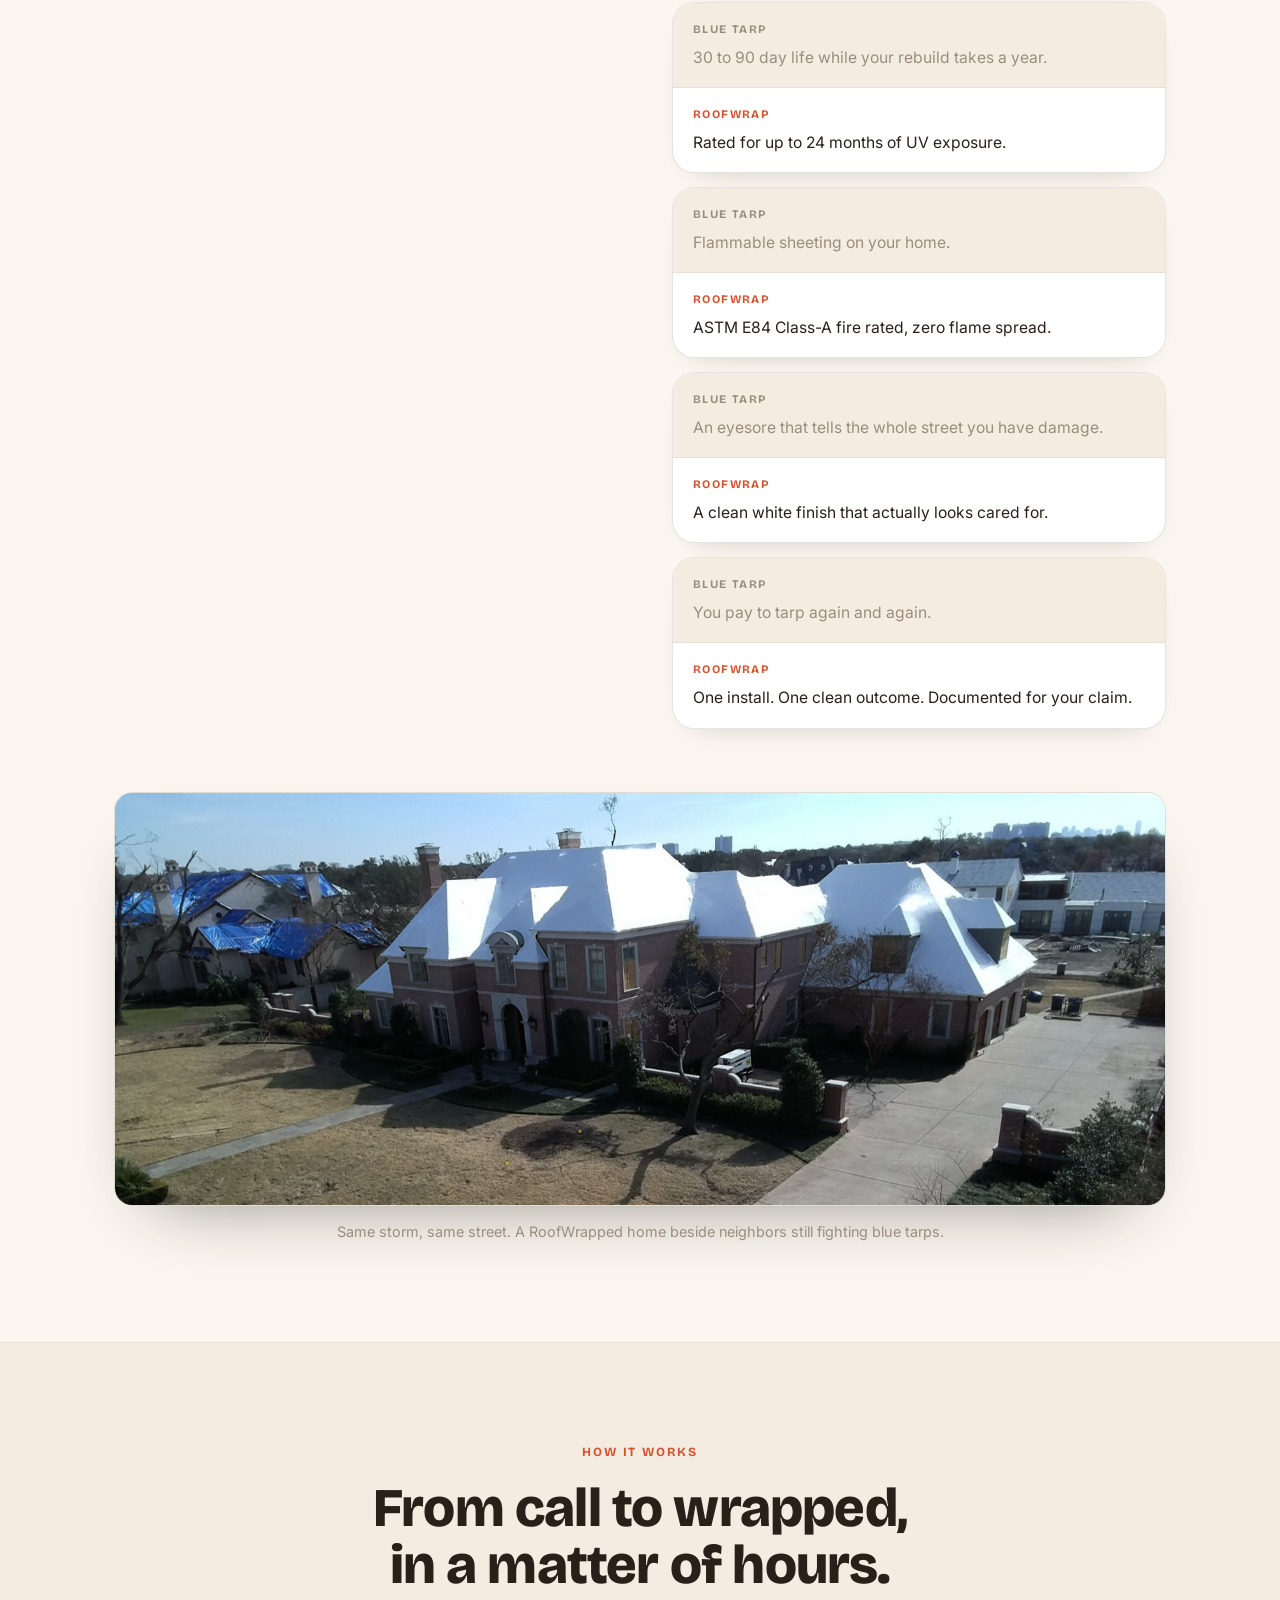
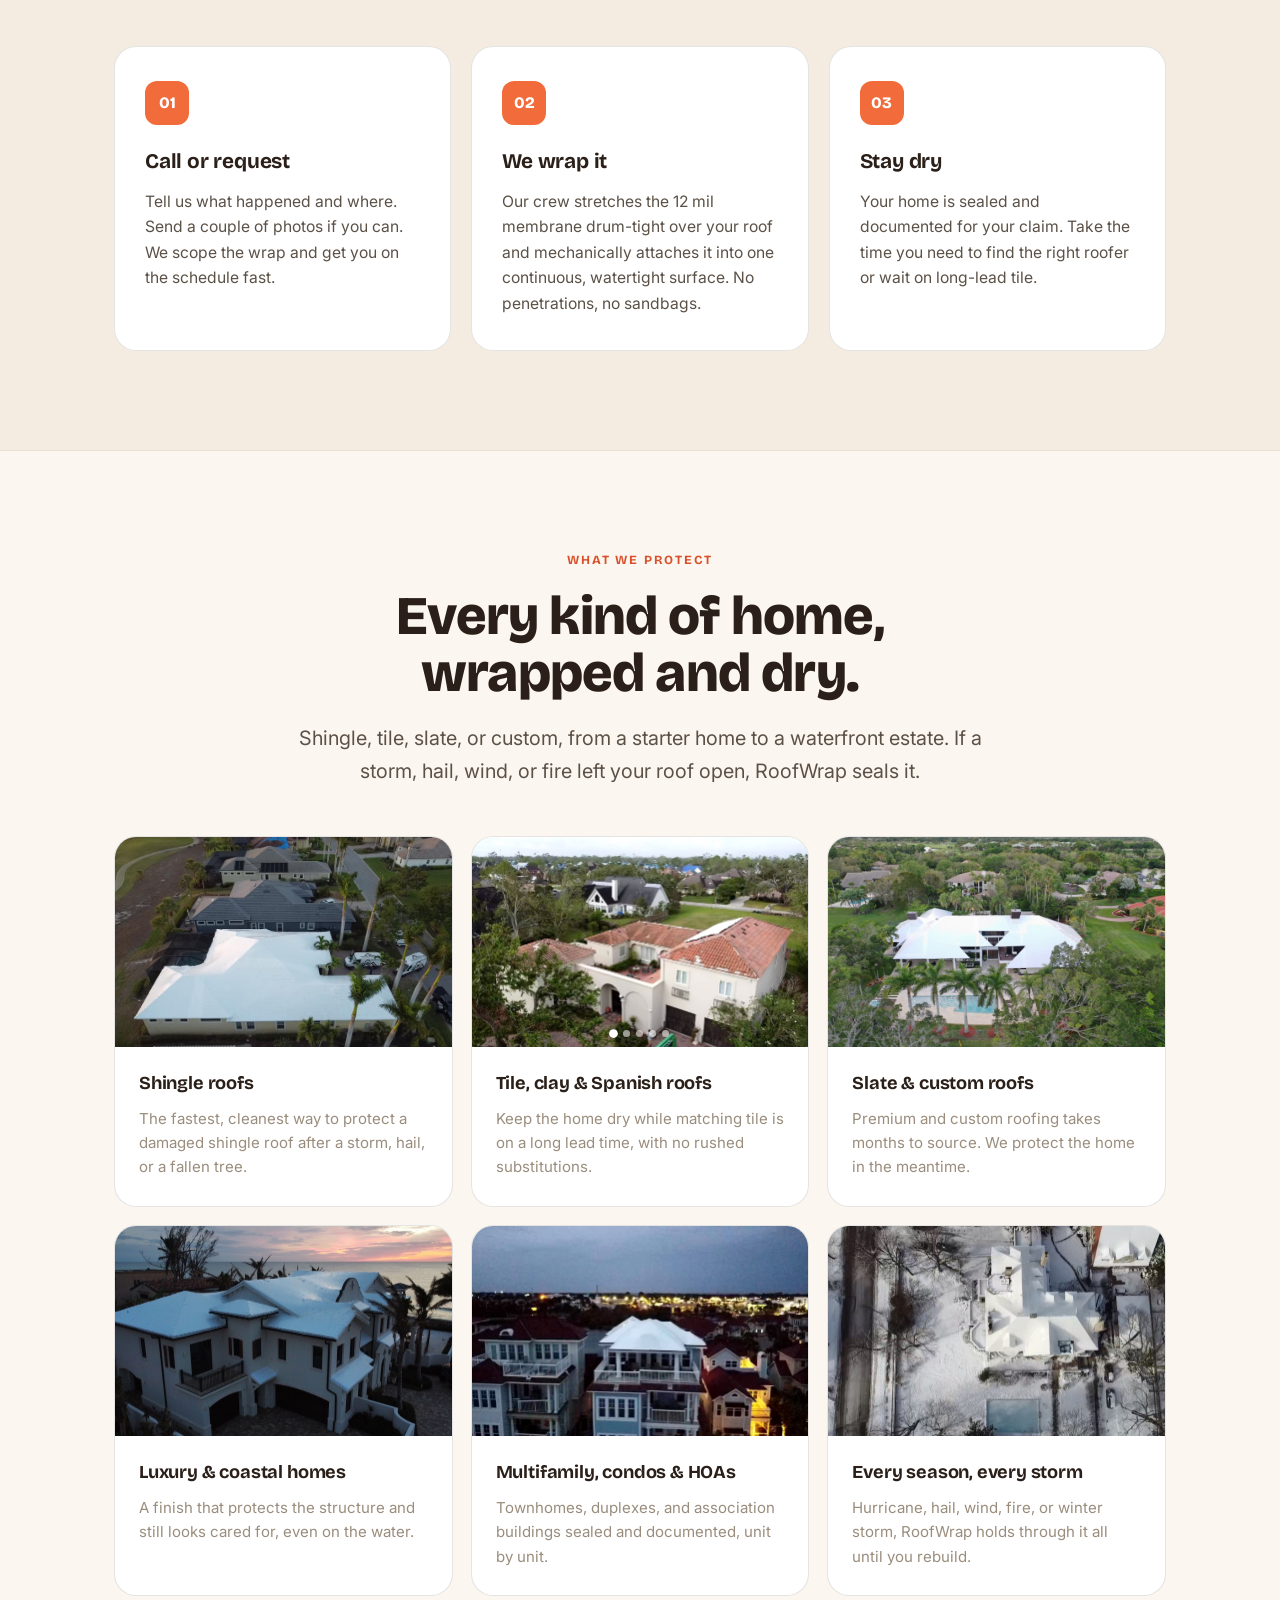
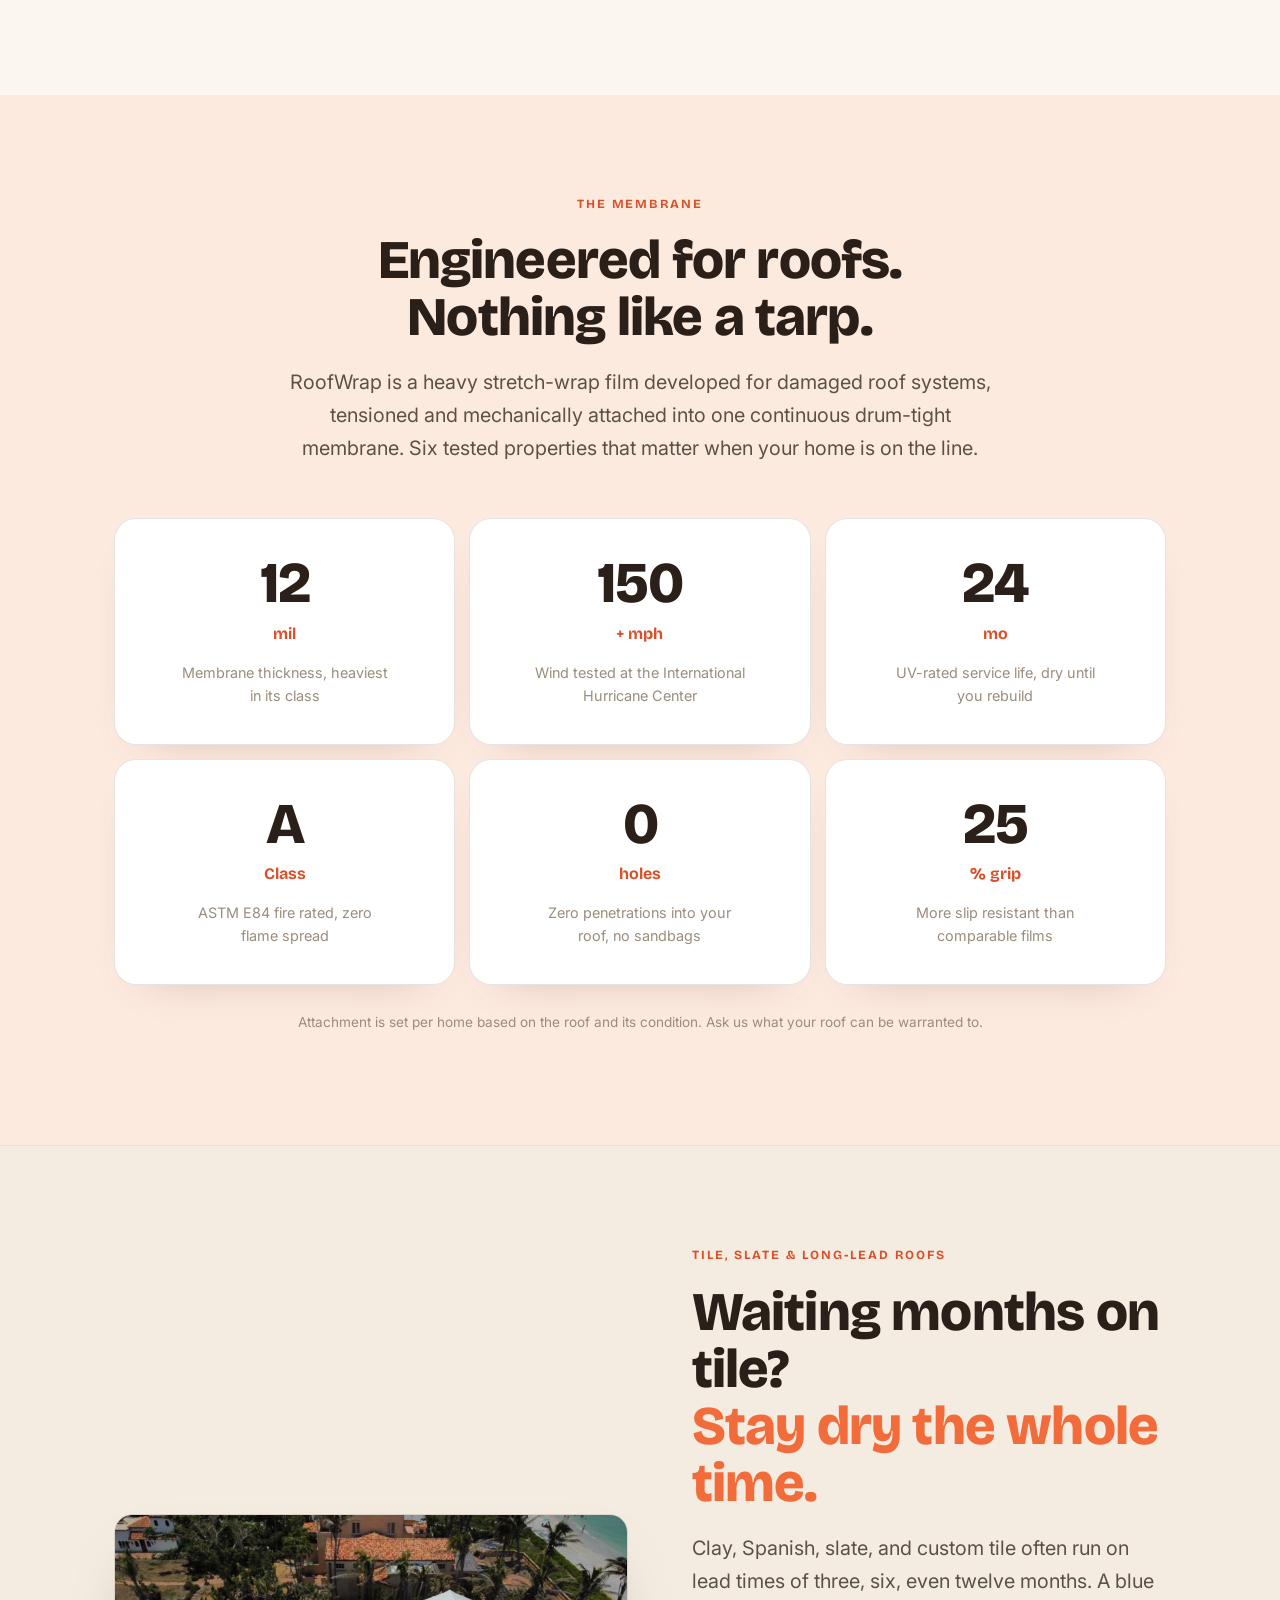
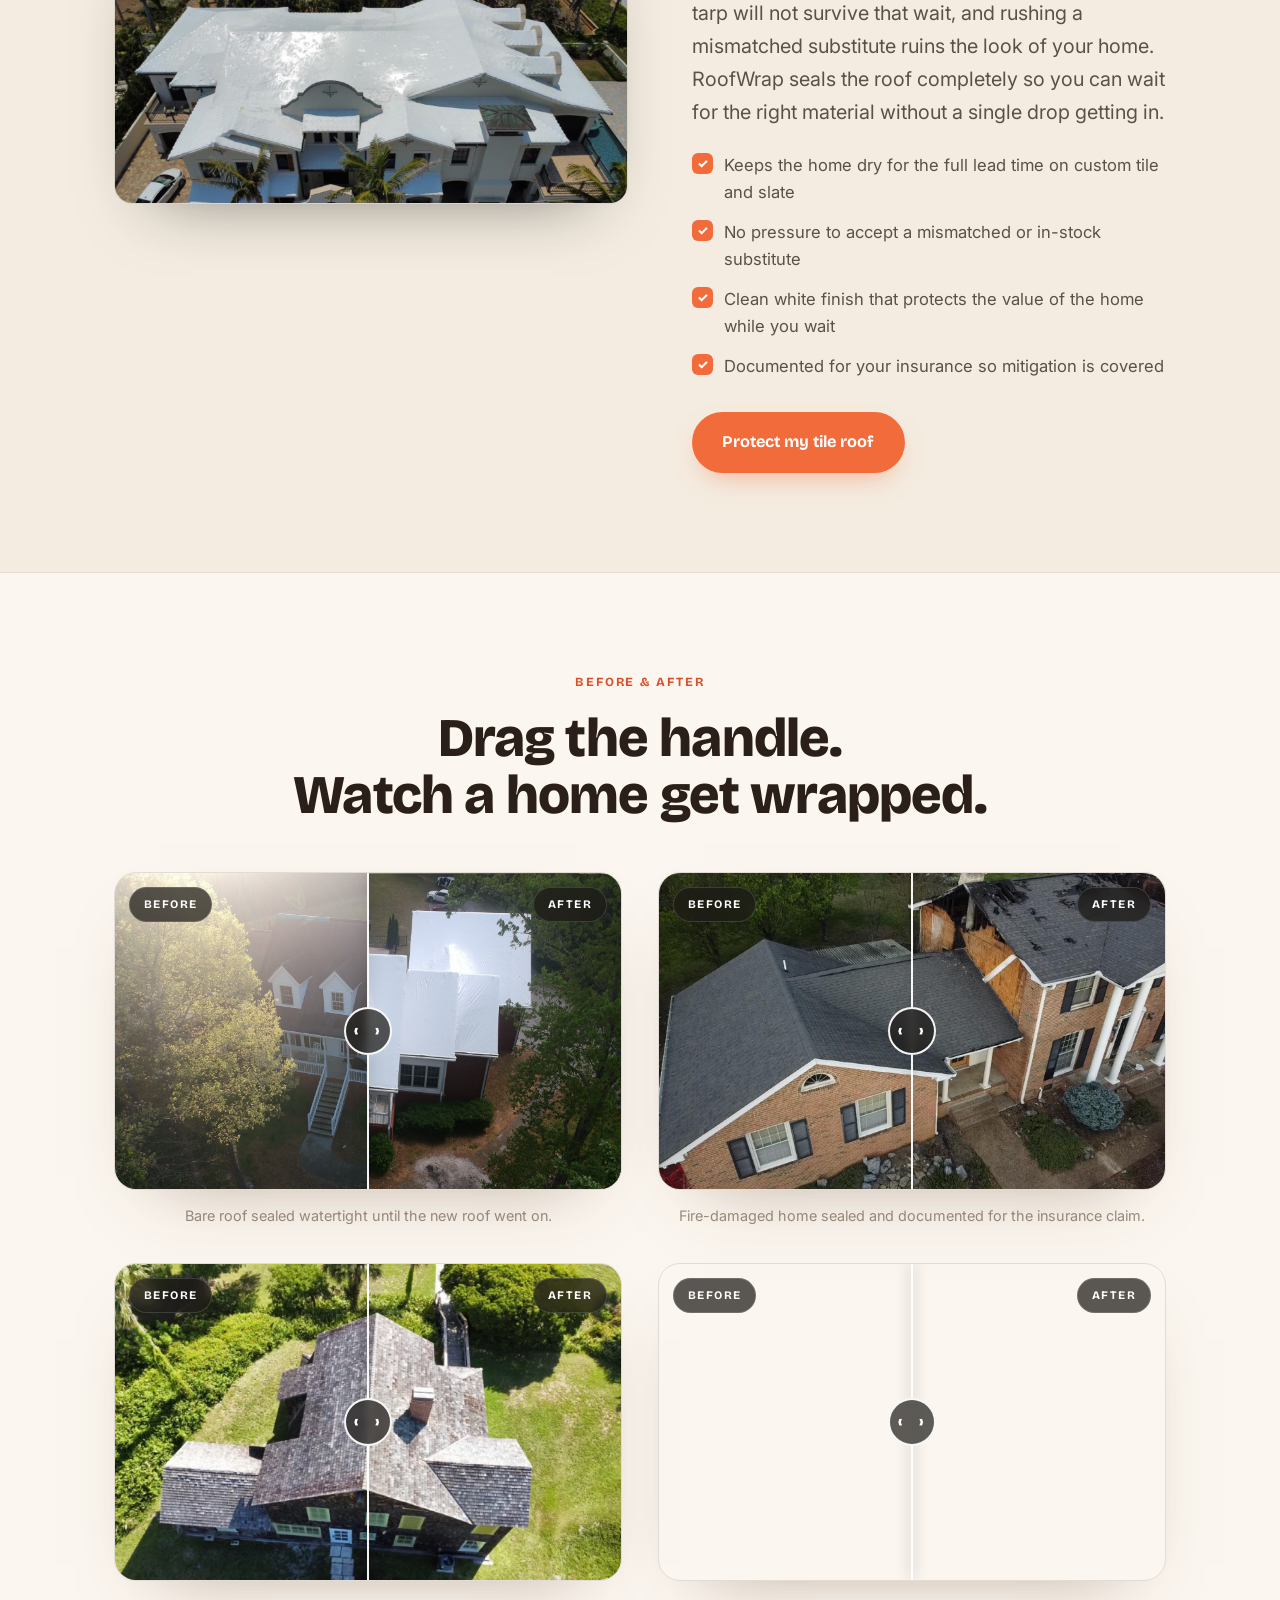
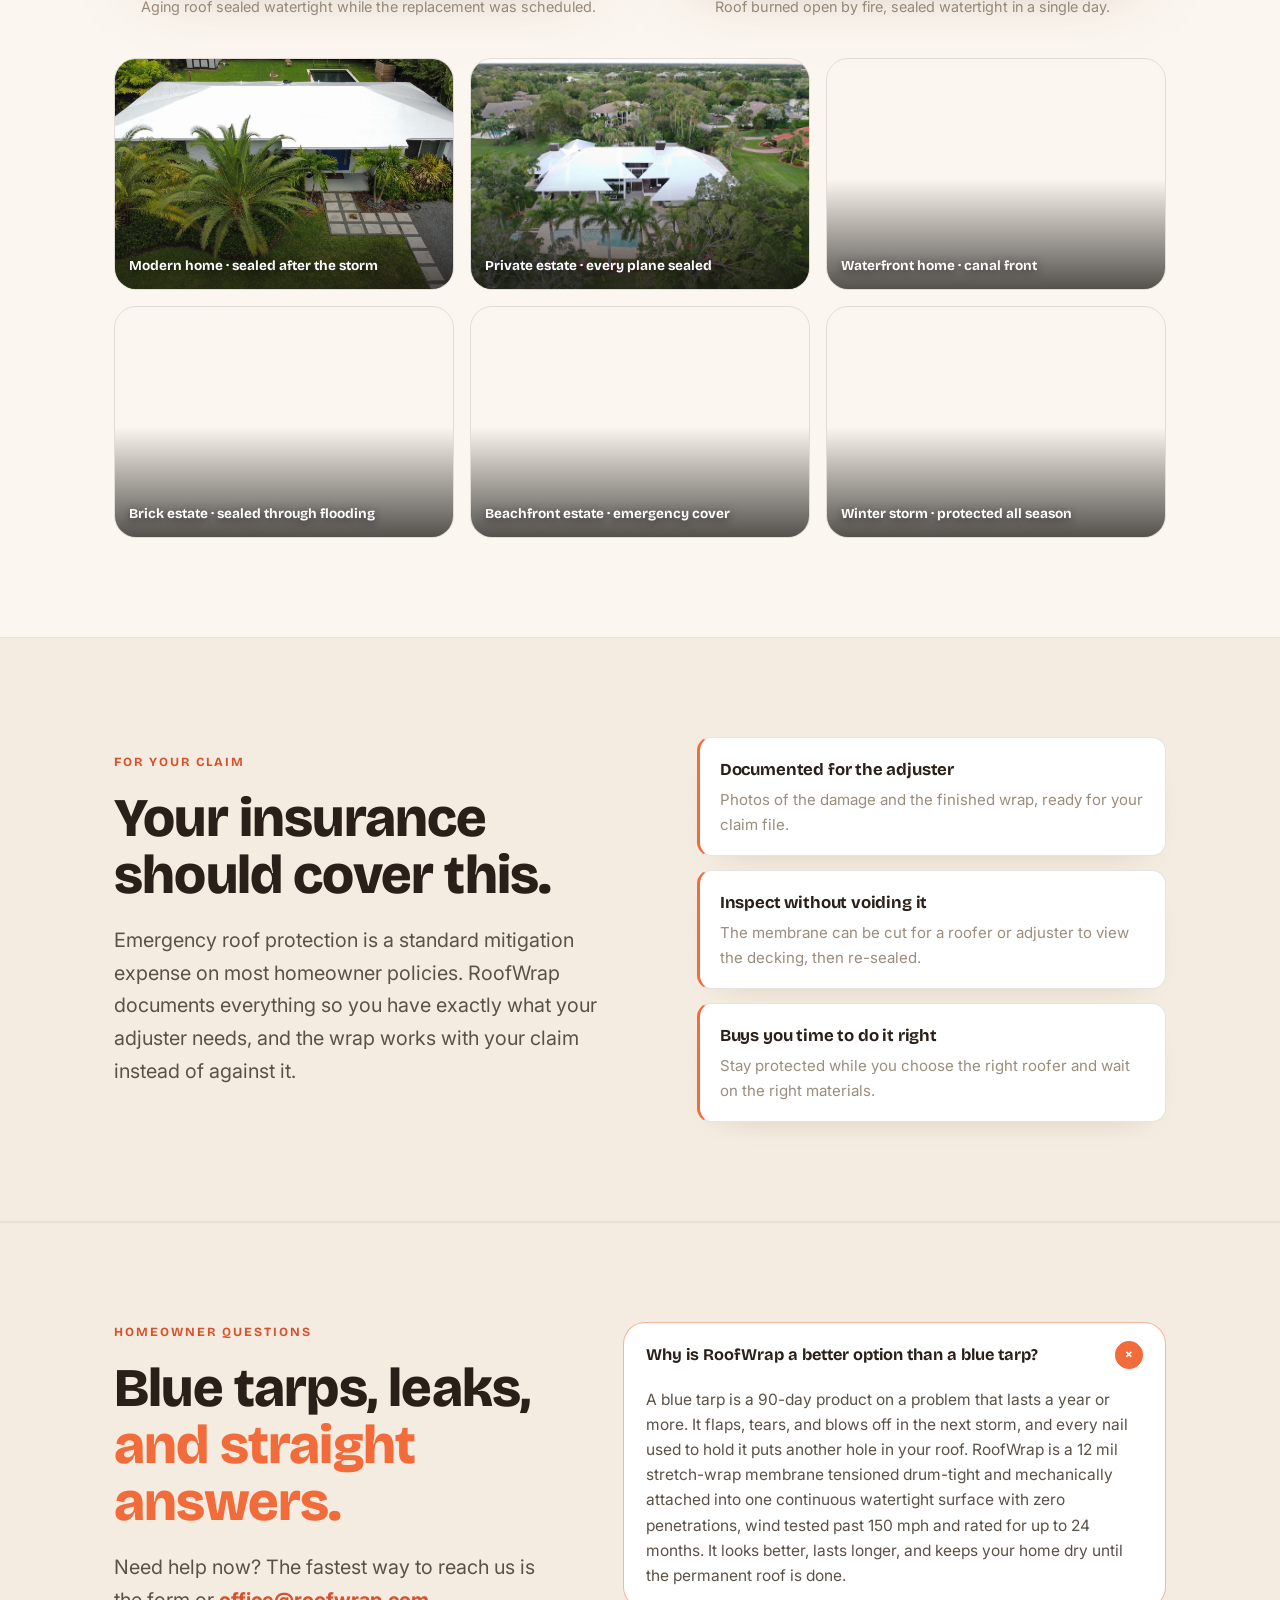
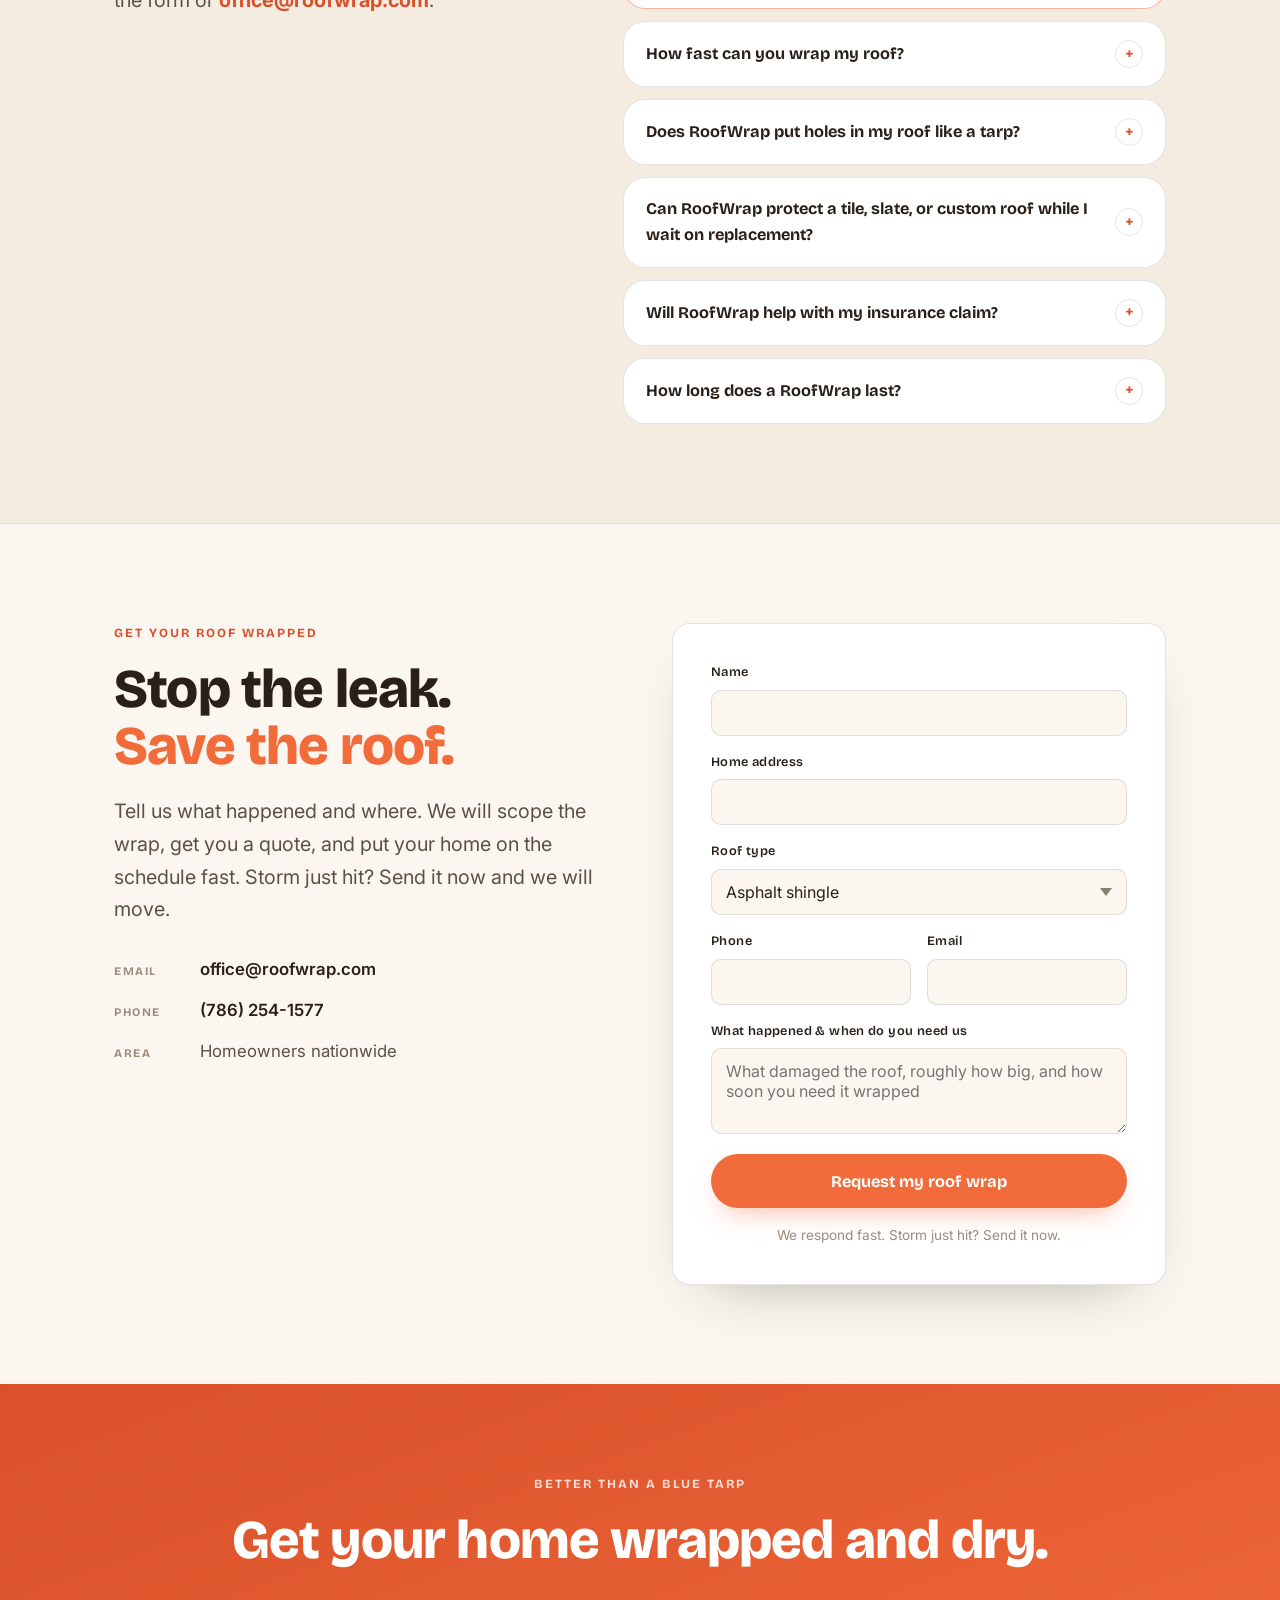
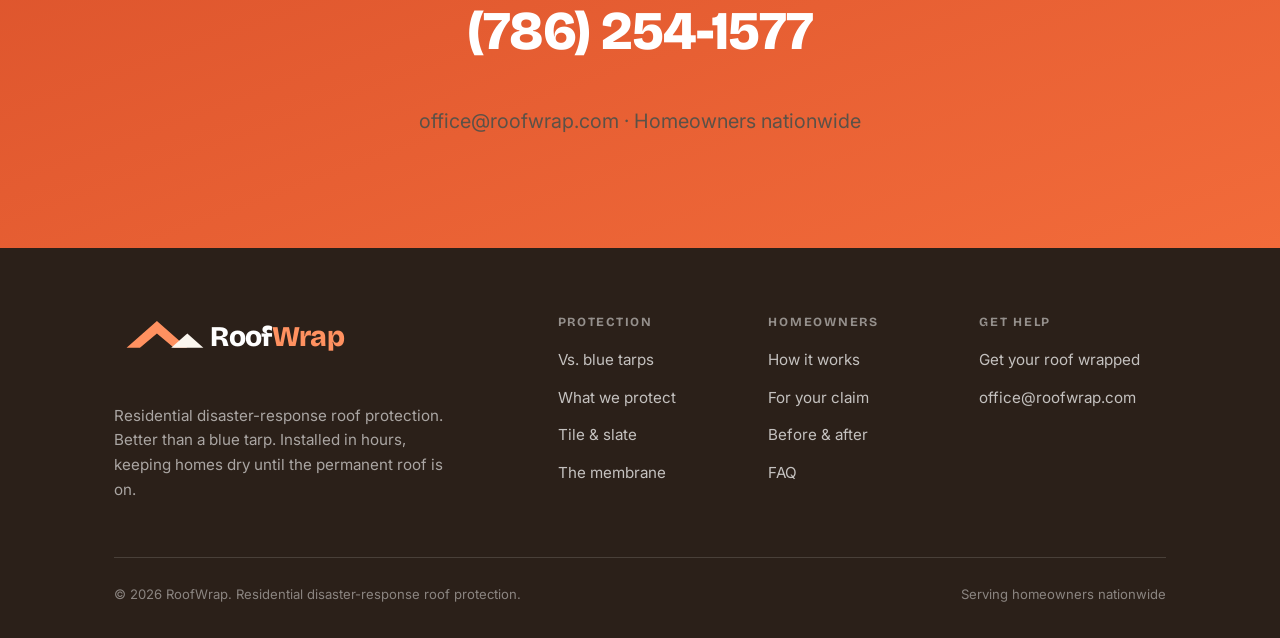
==== commit 6b2d7b9e: "Manor house hero photos, bolder roofline logo, and RoofWrap Google Voice number Swaps the hero befor" ====
--- a/index.html
+++ b/index.html
@@ -5,11 +5,11 @@
 <meta name="viewport" content="width=device-width, initial-scale=1, viewport-fit=cover">
 <meta name="theme-color" content="#fbf6ef">
 <title>RoofWrap | The Better Alternative to a Blue Tarp for Your Home</title>
-<meta name="description" content="RoofWrap is residential disaster-response roof protection that beats a blue tarp. A 12 mil shrink-wrap membrane, Class-A fire rated and wind tested past 150 mph, installed in hours to keep your home dry until your permanent roof or long-lead tile is ready. Nationwide.">
+<meta name="description" content="RoofWrap is residential disaster-response roof protection that beats a blue tarp. A 12 mil stretch-wrap membrane, Class-A fire rated and wind tested past 150 mph, installed in hours to keep your home dry until your permanent roof or long-lead tile is ready. Nationwide.">
 <link rel="canonical" href="https://roofwrap.com/">
 
 <meta property="og:title" content="RoofWrap. Better than a blue tarp. Your home stays dry.">
-<meta property="og:description" content="Residential storm roof protection engineered past the blue tarp. A 12 mil shrink-wrap membrane installed in hours, keeping your home dry until the permanent roof or long-lead tile is ready. Nationwide.">
+<meta property="og:description" content="Residential storm roof protection engineered past the blue tarp. A 12 mil stretch-wrap membrane installed in hours, keeping your home dry until the permanent roof or long-lead tile is ready. Nationwide.">
 <meta property="og:image" content="https://roofwrap.com/assets/img/rw-coastal-sunset-home.jpg">
 <meta property="og:type" content="website">
 <meta property="og:url" content="https://roofwrap.com/">
@@ -24,8 +24,8 @@
 <link rel="preconnect" href="https://fonts.gstatic.com" crossorigin>
 <link href="https://fonts.googleapis.com/css2?family=Bricolage+Grotesque:opsz,wght@12..96,600;12..96,700;12..96,800&family=Inter:wght@400;500;600;700&display=swap" rel="stylesheet">
 
-<link rel="preload" as="image" href="/assets/img/rw-blue-tarp-before.jpg">
-<link rel="preload" as="image" href="/assets/img/rw-blue-tarp-after.jpg">
+<link rel="preload" as="image" href="/assets/img/rw-manor-home-before.jpg">
+<link rel="preload" as="image" href="/assets/img/rw-manor-home-after.jpg">
 
 <link rel="stylesheet" href="/css/site.css">
 
@@ -40,7 +40,8 @@
       "url": "https://roofwrap.com/",
       "logo": "https://roofwrap.com/assets/logo/roofwrap-logo.svg",
       "email": "office@roofwrap.com",
-      "description": "Residential disaster-response roof protection. A shrink-wrap roof membrane installed in hours as the engineered alternative to a blue tarp, keeping homes dry after storm damage and while permanent roofs and long-lead tile are on order.",
+      "telephone": "+1-786-254-1577",
+      "description": "Residential disaster-response roof protection. A stretch-wrap roof membrane installed in hours as the engineered alternative to a blue tarp, keeping homes dry after storm damage and while permanent roofs and long-lead tile are on order.",
       "areaServed": "United States",
       "slogan": "Better than a blue tarp."
     },
@@ -52,13 +53,13 @@
       "provider": { "@id": "https://roofwrap.com/#org" },
       "areaServed": "United States",
       "audience": { "@type": "Audience", "audienceType": "Homeowners" },
-      "description": "A 12 mil shrink-wrap roof membrane installed in hours to protect a home after storm, hail, wind, or fire damage. Class A fire rated, wind tested past 150 mph, and rated for up to 24 months, so the home stays dry until the permanent roof, tile, or slate is installed. The stronger, cleaner alternative to a blue tarp."
+      "description": "A 12 mil stretch-wrap roof membrane installed in hours to protect a home after storm, hail, wind, or fire damage. Class A fire rated, wind tested past 150 mph, and rated for up to 24 months, so the home stays dry until the permanent roof, tile, or slate is installed. The stronger, cleaner alternative to a blue tarp."
     },
     {
       "@type": "Product",
       "name": "RoofWrap residential roof membrane",
       "brand": { "@id": "https://roofwrap.com/#org" },
-      "description": "A 12 mil shrink-wrap roof film, Class A fire rated and wind tested past 150 mph, tensioned and heat-sealed into one continuous watertight membrane with zero roof penetrations. Rated for up to 24 months of exposure.",
+      "description": "A 12 mil stretch-wrap roof film, Class A fire rated and wind tested past 150 mph, tensioned drum-tight and mechanically attached into one continuous watertight membrane with zero roof penetrations. Rated for up to 24 months of exposure.",
       "category": "Temporary roof protection"
     },
     {
@@ -67,7 +68,7 @@
         {
           "@type": "Question",
           "name": "Why is RoofWrap a better option than a blue tarp?",
-          "acceptedAnswer": { "@type": "Answer", "text": "A blue tarp is a 90-day product on a problem that lasts a year or more. It flaps, tears, and blows off in the next storm, and every nail used to hold it puts another hole in your roof. RoofWrap is a 12 mil shrink-wrap membrane tensioned and heat-sealed into one continuous watertight surface with zero penetrations, wind tested past 150 mph and rated for up to 24 months. It looks better, lasts longer, and keeps your home dry until the permanent roof is done." }
+          "acceptedAnswer": { "@type": "Answer", "text": "A blue tarp is a 90-day product on a problem that lasts a year or more. It flaps, tears, and blows off in the next storm, and every nail used to hold it puts another hole in your roof. RoofWrap is a 12 mil stretch-wrap membrane tensioned drum-tight and mechanically attached into one continuous watertight surface with zero penetrations, wind tested past 150 mph and rated for up to 24 months. It looks better, lasts longer, and keeps your home dry until the permanent roof is done." }
         },
         {
           "@type": "Question",
@@ -105,11 +106,10 @@
 <!-- ========== Top nav ========== -->
 <header class="nav" id="nav">
   <a class="nav__logo" href="/" aria-label="RoofWrap home">
-    <svg viewBox="0 0 246 48" width="176" height="34" role="img" aria-label="RoofWrap">
-      <path d="M7 25 Q25.5 6.5 44 25" fill="none" stroke="#f26b3a" stroke-width="5" stroke-linecap="round"/>
-      <rect x="13" y="22.5" width="25" height="17.5" rx="4" fill="#2b2019"/>
-      <rect x="22.4" y="31" width="6.2" height="9" rx="2" fill="#fbf6ef"/>
-      <text x="53" y="33" font-family="'Bricolage Grotesque','Archivo',Arial,sans-serif" font-size="26" font-weight="800" letter-spacing="-0.6"><tspan fill="#2b2019">Roof</tspan><tspan fill="#f26b3a">Wrap</tspan></text>
+    <svg viewBox="0 0 300 56" width="246" height="46" role="img" aria-label="RoofWrap">
+      <path d="M14 40 L48 10 L82 40 L67 40 L48 24 L29 40 Z" fill="#f26b3a"/>
+      <path d="M64 40 L82 24 L100 40 Z" fill="#2b2019"/>
+      <text x="108" y="38" font-family="'Bricolage Grotesque','Archivo',Arial,sans-serif" font-size="32" font-weight="800" letter-spacing="-0.8"><tspan fill="#2b2019">Roof</tspan><tspan fill="#f26b3a">Wrap</tspan></text>
     </svg>
   </a>
   <nav class="nav__links" aria-label="Primary">
@@ -120,6 +120,7 @@
     <a href="#faq">FAQ</a>
   </nav>
   <div class="nav__actions">
+    <a class="nav__phone" href="tel:+17862541577">(786) 254-1577</a>
     <a class="btn btn--orange nav__cta" href="#contact">Get your roof wrapped</a>
   </div>
   <button class="nav__burger" aria-label="Menu" aria-expanded="false" id="burger">
@@ -154,7 +155,7 @@
 
       <p class="hero__sub">
         RoofWrap is residential storm roof protection engineered past the blue tarp. A 12 mil
-        shrink-wrap membrane installed in hours, Class-A fire rated and wind tested past 150 mph,
+        stretch-wrap membrane installed in hours, Class-A fire rated and wind tested past 150 mph,
         that keeps your home dry until the permanent roof, tile, or slate is ready.
       </p>
 
@@ -174,16 +175,16 @@
     <div class="hero__demo">
       <div class="seal" id="heroSeal">
         <div class="seal__frame" id="sealFrame">
-          <img class="seal__before" src="/assets/img/rw-blue-tarp-before.jpg"
-               alt="A waterfront home with its roof buried under failing blue tarps before RoofWrap" width="1500" height="843">
+          <img class="seal__before" src="/assets/img/rw-manor-home-before.jpg"
+               alt="A large brick manor home before RoofWrap" width="2000" height="1125">
           <div class="seal__afterwrap" id="sealAfter">
-            <img class="seal__after" src="/assets/img/rw-blue-tarp-after.jpg"
-                 alt="The same waterfront home sealed watertight under a clean white RoofWrap shrink-wrap membrane" width="1500" height="843">
+            <img class="seal__after" src="/assets/img/rw-manor-home-after.jpg"
+                 alt="The same large brick manor home sealed watertight under a clean white RoofWrap stretch-wrap membrane" width="2000" height="1125">
           </div>
           <div class="seal__sheet" id="sealSheet" aria-hidden="true"></div>
           <div class="seal__film" id="sealFilm" aria-hidden="true"></div>
           <div class="seal__handle" id="sealHandle" aria-hidden="true"><span>&#8249;</span><span>&#8250;</span></div>
-          <span class="seal__tag seal__tag--before" id="tagBefore">Blue tarp</span>
+          <span class="seal__tag seal__tag--before" id="tagBefore">Before</span>
           <span class="seal__tag seal__tag--after" id="tagAfter">RoofWrapped</span>
           <input class="seal__range" id="sealRange" type="range" min="0" max="100" value="100" step="0.1"
                  aria-label="Compare the roof before and after RoofWrap installation">
@@ -244,7 +245,7 @@
       </li>
       <li class="vs">
         <div class="vs__bad"><span class="vs__label">Blue tarp</span>Tears, flaps, and lifts off in ordinary wind.</div>
-        <div class="vs__good"><span class="vs__label">RoofWrap</span>One continuous shrink-wrap membrane, wind tested past 150 mph.</div>
+        <div class="vs__good"><span class="vs__label">RoofWrap</span>One continuous, tensioned membrane mechanically attached to the roof, wind tested past 150 mph.</div>
       </li>
       <li class="vs">
         <div class="vs__bad"><span class="vs__label">Blue tarp</span>30 to 90 day life while your rebuild takes a year.</div>
@@ -268,7 +269,7 @@
   <figure class="proof container" style="margin:clamp(48px,7vh,80px) auto 0;">
     <img src="/assets/img/rw-vs-blue-tarp-street.jpg"
          alt="A RoofWrapped home with a clean white roof beside a neighbor still under blue tarps after the same storm" width="1500" height="1120" loading="lazy" decoding="async"
-         style="width:100%; height:clamp(300px,46vh,480px); object-fit:cover; object-position:50% 34%; border-radius:18px; border:1px solid var(--line); box-shadow:0 30px 70px -42px rgba(28,26,23,.6);">
+         style="width:100%; height:clamp(300px,46vh,480px); object-fit:cover; object-position:50% 9%; border-radius:18px; border:1px solid var(--line); box-shadow:0 30px 70px -42px rgba(28,26,23,.6);">
     <figcaption style="margin-top:14px; text-align:center; font-size:.9rem; color:var(--muted);">Same storm, same street. A RoofWrapped home beside neighbors still fighting blue tarps.</figcaption>
   </figure>
 </section>
@@ -289,7 +290,7 @@
       <article class="step">
         <div class="step__num">02</div>
         <h3 class="step__title">We wrap it</h3>
-        <p>Our crew tensions the 12 mil membrane over your roof and heat-seals it into one continuous, watertight surface. No penetrations, no sandbags.</p>
+        <p>Our crew stretches the 12 mil membrane drum-tight over your roof and mechanically attaches it into one continuous, watertight surface. No penetrations, no sandbags.</p>
       </article>
       <article class="step">
         <div class="step__num">03</div>
@@ -316,12 +317,23 @@
         <div class="pcard__media"><img src="/assets/img/rw-shingle-home.jpg" alt="Suburban asphalt shingle home sealed under a clean white RoofWrap membrane after a storm" loading="lazy" decoding="async"></div>
         <div class="pcard__body"><h3>Shingle roofs</h3><p>The fastest, cleanest way to protect a damaged shingle roof after a storm, hail, or a fallen tree.</p></div>
       </article>
+      <article class="pcard pcard--slider" data-slider>
+        <div class="pcard__media pcard__media--slider">
+          <div class="pslide-track">
+            <div class="pslide is-active"><img src="/assets/img/rw-tile-spanish-home.jpg" alt="Clay and Spanish tile roof home with storm-damaged tile, the kind RoofWrap seals while matching tile is on a long lead time" loading="lazy" decoding="async"></div>
+            <div class="pslide"><img src="/assets/img/rw-tile-hurricane-before.jpg" alt="Clay tile roof home after hurricane damage, tile missing and storm debris in the yard" loading="lazy" decoding="async"></div>
+            <div class="pslide"><img src="/assets/img/rw-tile-hurricane-after.jpg" alt="Same hurricane-damaged clay tile home fully sealed under a white RoofWrap membrane" loading="lazy" decoding="async"></div>
+            <div class="pslide"><img src="/assets/img/rw-tile-shake-before.jpg" alt="Custom shake tile roof home before RoofWrap protection" loading="lazy" decoding="async"></div>
+            <div class="pslide"><img src="/assets/img/rw-tile-shake-after.jpg" alt="Same shake tile roof home fully sealed under a white RoofWrap membrane" loading="lazy" decoding="async"></div>
+          </div>
+          <button type="button" class="pslide__arrow pslide__arrow--prev" aria-label="Previous photo">&#8249;</button>
+          <button type="button" class="pslide__arrow pslide__arrow--next" aria-label="Next photo">&#8250;</button>
+          <div class="pslide__dots"></div>
+        </div>
+        <div class="pcard__body"><h3>Tile, clay &amp; Spanish roofs</h3><p>Keep the home dry while matching tile is on a long lead time, with no rushed substitutions.</p></div>
+      </article>
       <article class="pcard">
-        <div class="pcard__media"><img src="/assets/img/rw-tile-spanish-home.jpg" alt="Clay and Spanish tile roof home of the kind RoofWrap seals while matching tile is on a long lead time" loading="lazy" decoding="async"></div>
-        <div class="pcard__body"><h3>Tile, clay &amp; Spanish roofs</h3><p>Keep the home dry while matching tile is on a long lead time, with no rushed substitutions.</p></div>
-      </article>
-      <article class="pcard">
-        <div class="pcard__media"><img src="/assets/img/rw-historic-brick.jpg" alt="Historic brick building with a custom roof sealed under a white RoofWrap membrane" loading="lazy" decoding="async"></div>
+        <div class="pcard__media"><img src="/assets/img/luxury-home-roof-wrap.jpg" alt="Custom estate home with a complex multi-plane roofline and pool, fully sealed under a white RoofWrap membrane" loading="lazy" decoding="async"></div>
         <div class="pcard__body"><h3>Slate &amp; custom roofs</h3><p>Premium and custom roofing takes months to source. We protect the home in the meantime.</p></div>
       </article>
       <article class="pcard">
@@ -350,8 +362,8 @@
       Nothing like a tarp.
     </h2>
     <p class="lead lead--center lead--narrow text-white-70">
-      RoofWrap is a heavy shrink-wrap film developed for damaged roof systems, tensioned and
-      heat-sealed into one continuous drum-tight membrane. Six tested properties that matter when
+      RoofWrap is a heavy stretch-wrap film developed for damaged roof systems, tensioned and
+      mechanically attached into one continuous drum-tight membrane. Six tested properties that matter when
       your home is on the line.
     </p>
 
@@ -431,14 +443,14 @@
     <div class="ba-grid">
       <figure class="ba-item">
         <div class="ba" data-ba>
-          <img class="ba__before" src="/assets/img/rw-blue-tarp-before.jpg" alt="Waterfront home covered in failing blue tarps before RoofWrap" width="1600" height="1000" loading="lazy" decoding="async">
-          <div class="ba__afterwrap"><img class="ba__after" src="/assets/img/rw-blue-tarp-after.jpg" alt="The same waterfront home sealed under a clean white RoofWrap membrane" width="1600" height="1000" loading="lazy" decoding="async"></div>
+          <img class="ba__before" src="/assets/img/rw-brick-home-before.jpg" alt="Brick home with three dormers, roof stripped bare before RoofWrap" width="1600" height="1200" loading="lazy" decoding="async">
+          <div class="ba__afterwrap"><img class="ba__after" src="/assets/img/rw-brick-home-after.jpg" alt="The same brick home sealed under a clean white RoofWrap membrane" width="1600" height="1200" loading="lazy" decoding="async"></div>
           <div class="ba__handle" aria-hidden="true"><span>&#8249;</span><span>&#8250;</span></div>
           <span class="ba__tag ba__tag--before">Before</span>
           <span class="ba__tag ba__tag--after">After</span>
           <input class="ba__range" type="range" min="0" max="100" value="50" step="0.1" aria-label="Compare home roof before and after">
         </div>
-        <figcaption>Blue-tarp home on the water, sealed watertight until the new roof went on.</figcaption>
+        <figcaption>Bare roof sealed watertight until the new roof went on.</figcaption>
       </figure>
 
       <figure class="ba-item">
@@ -522,7 +534,7 @@
     <div class="faq__list">
       <details class="qa" open>
         <summary>Why is RoofWrap a better option than a blue tarp?</summary>
-        <p>A blue tarp is a 90-day product on a problem that lasts a year or more. It flaps, tears, and blows off in the next storm, and every nail used to hold it puts another hole in your roof. RoofWrap is a 12 mil shrink-wrap membrane tensioned and heat-sealed into one continuous watertight surface with zero penetrations, wind tested past 150 mph and rated for up to 24 months. It looks better, lasts longer, and keeps your home dry until the permanent roof is done.</p>
+        <p>A blue tarp is a 90-day product on a problem that lasts a year or more. It flaps, tears, and blows off in the next storm, and every nail used to hold it puts another hole in your roof. RoofWrap is a 12 mil stretch-wrap membrane tensioned drum-tight and mechanically attached into one continuous watertight surface with zero penetrations, wind tested past 150 mph and rated for up to 24 months. It looks better, lasts longer, and keeps your home dry until the permanent roof is done.</p>
       </details>
       <details class="qa">
         <summary>How fast can you wrap my roof?</summary>
@@ -564,8 +576,7 @@
       </p>
       <ul class="contact__direct">
         <li><span>Email</span><a href="mailto:office@roofwrap.com">office@roofwrap.com</a></li>
-        <!-- TODO: drop in the RoofWrap Google Voice number here and in the nav / final CTA / schema once the line is set up -->
-        <li><span>Phone</span>Dedicated line coming soon</li>
+        <li><span>Phone</span><a href="tel:+17862541577">(786) 254-1577</a></li>
         <li><span>Area</span>Homeowners nationwide</li>
       </ul>
     </div>
@@ -614,7 +625,7 @@
   <div class="container">
     <p class="eyebrow eyebrow--white eyebrow--center">Better than a blue tarp</p>
     <h2 class="h-display h-display--center text-white">Get your home wrapped and dry.</h2>
-    <a href="#contact" class="phone-big">Get your roof wrapped &rarr;</a>
+    <a href="tel:+17862541577" class="phone-big">(786) 254-1577</a>
     <p class="lead lead--center text-white-80">office@roofwrap.com · Homeowners nationwide</p>
   </div>
 </section>
@@ -625,11 +636,10 @@
   <div class="container">
     <div class="footer__top">
       <div class="footer__brand">
-        <svg viewBox="0 0 246 48" width="190" height="37" role="img" aria-label="RoofWrap">
-          <path d="M7 25 Q25.5 6.5 44 25" fill="none" stroke="#ff9160" stroke-width="5" stroke-linecap="round"/>
-          <rect x="13" y="22.5" width="25" height="17.5" rx="4" fill="#fbf6ef"/>
-          <rect x="22.4" y="31" width="6.2" height="9" rx="2" fill="#2b2019"/>
-          <text x="53" y="33" font-family="'Bricolage Grotesque','Archivo',Arial,sans-serif" font-size="26" font-weight="800" letter-spacing="-0.6"><tspan fill="#ffffff">Roof</tspan><tspan fill="#ff9160">Wrap</tspan></text>
+        <svg viewBox="0 0 300 56" width="268" height="50" role="img" aria-label="RoofWrap">
+          <path d="M14 40 L48 10 L82 40 L67 40 L48 24 L29 40 Z" fill="#ff9160"/>
+          <path d="M64 40 L82 24 L100 40 Z" fill="#fbf6ef"/>
+          <text x="108" y="38" font-family="'Bricolage Grotesque','Archivo',Arial,sans-serif" font-size="32" font-weight="800" letter-spacing="-0.8"><tspan fill="#ffffff">Roof</tspan><tspan fill="#ff9160">Wrap</tspan></text>
         </svg>
         <p>Residential disaster-response roof protection. Better than a blue tarp. Installed in hours, keeping homes dry until the permanent roof is on.</p>
       </div>
--- a/css/site.css
+++ b/css/site.css
@@ -105,7 +105,7 @@
 }
 .nav.is-scrolled{ background:rgba(250,247,242,.96); border-bottom-color:var(--line); padding-block:10px; }
 .nav__logo{ display:flex; align-items:center; }
-.nav__logo svg{ height:34px; width:auto; display:block; }
+.nav__logo svg{ height:46px; width:auto; display:block; }
 .nav__links{ display:flex; gap:24px; margin-left:8px; }
 .nav__links a{ font-size:.93rem; font-weight:500; color:var(--body); transition:color .15s; }
 .nav__links a:hover{ color:var(--orange-deep); }
@@ -254,6 +254,27 @@
 .pcard__body{ padding:22px 24px 26px; }
 .pcard__body h3{ font-size:1.14rem; margin-bottom:8px; }
 .pcard__body p{ font-size:.94rem; color:var(--muted); margin:0; }
+
+/* ---------- Protect card photo slider ---------- */
+.pcard__media--slider{ position:relative; }
+.pcard:hover .pcard__media--slider .pslide.is-active img{ transform:scale(1.05); }
+.pslide-track{ position:relative; width:100%; height:100%; }
+.pslide{ position:absolute; inset:0; opacity:0; visibility:hidden; transition:opacity .5s ease; }
+.pslide.is-active{ opacity:1; visibility:visible; }
+.pslide img{ width:100%; height:100%; object-fit:cover; display:block; transition:transform .45s ease; }
+.pslide__arrow{
+  position:absolute; top:50%; transform:translateY(-50%); z-index:2;
+  width:32px; height:32px; border-radius:50%; border:none; cursor:pointer;
+  background:rgba(43,32,25,.45); color:#fff; font-size:1.3rem; line-height:1;
+  display:grid; place-items:center; opacity:0; transition:opacity .2s ease, background .2s ease;
+}
+.pcard--slider:hover .pslide__arrow{ opacity:1; }
+.pslide__arrow:hover{ background:var(--orange); }
+.pslide__arrow--prev{ left:10px; }
+.pslide__arrow--next{ right:10px; }
+.pslide__dots{ position:absolute; left:0; right:0; bottom:10px; z-index:2; display:flex; justify-content:center; gap:6px; }
+.pslide__dot{ width:7px; height:7px; border-radius:50%; border:none; padding:0; background:rgba(255,255,255,.55); cursor:pointer; transition:background .2s ease, transform .2s ease; }
+.pslide__dot.is-active{ background:#fff; transform:scale(1.25); }
 
 /* ---------- Spec (light, soft coral) ---------- */
 .spec{ background:var(--paper-3); }
@@ -357,7 +378,7 @@
 /* ---------- Footer ---------- */
 .footer{ background:var(--ink); color:rgba(255,255,255,.7); padding-block:64px 32px; }
 .footer__top{ display:grid; grid-template-columns:1.3fr 2fr; gap:48px; padding-bottom:40px; border-bottom:1px solid var(--line-dark); }
-.footer__brand svg{ height:38px; width:auto; margin-bottom:18px; }
+.footer__brand svg{ height:50px; width:auto; margin-bottom:18px; }
 .footer__brand p{ font-size:.95rem; color:rgba(255,255,255,.6); max-width:340px; }
 .footer__cols{ display:grid; grid-template-columns:repeat(3,1fr); gap:24px; }
 .footer__cols h4{ font-size:.78rem; letter-spacing:.14em; text-transform:uppercase; color:rgba(255,255,255,.5); margin-bottom:14px; }
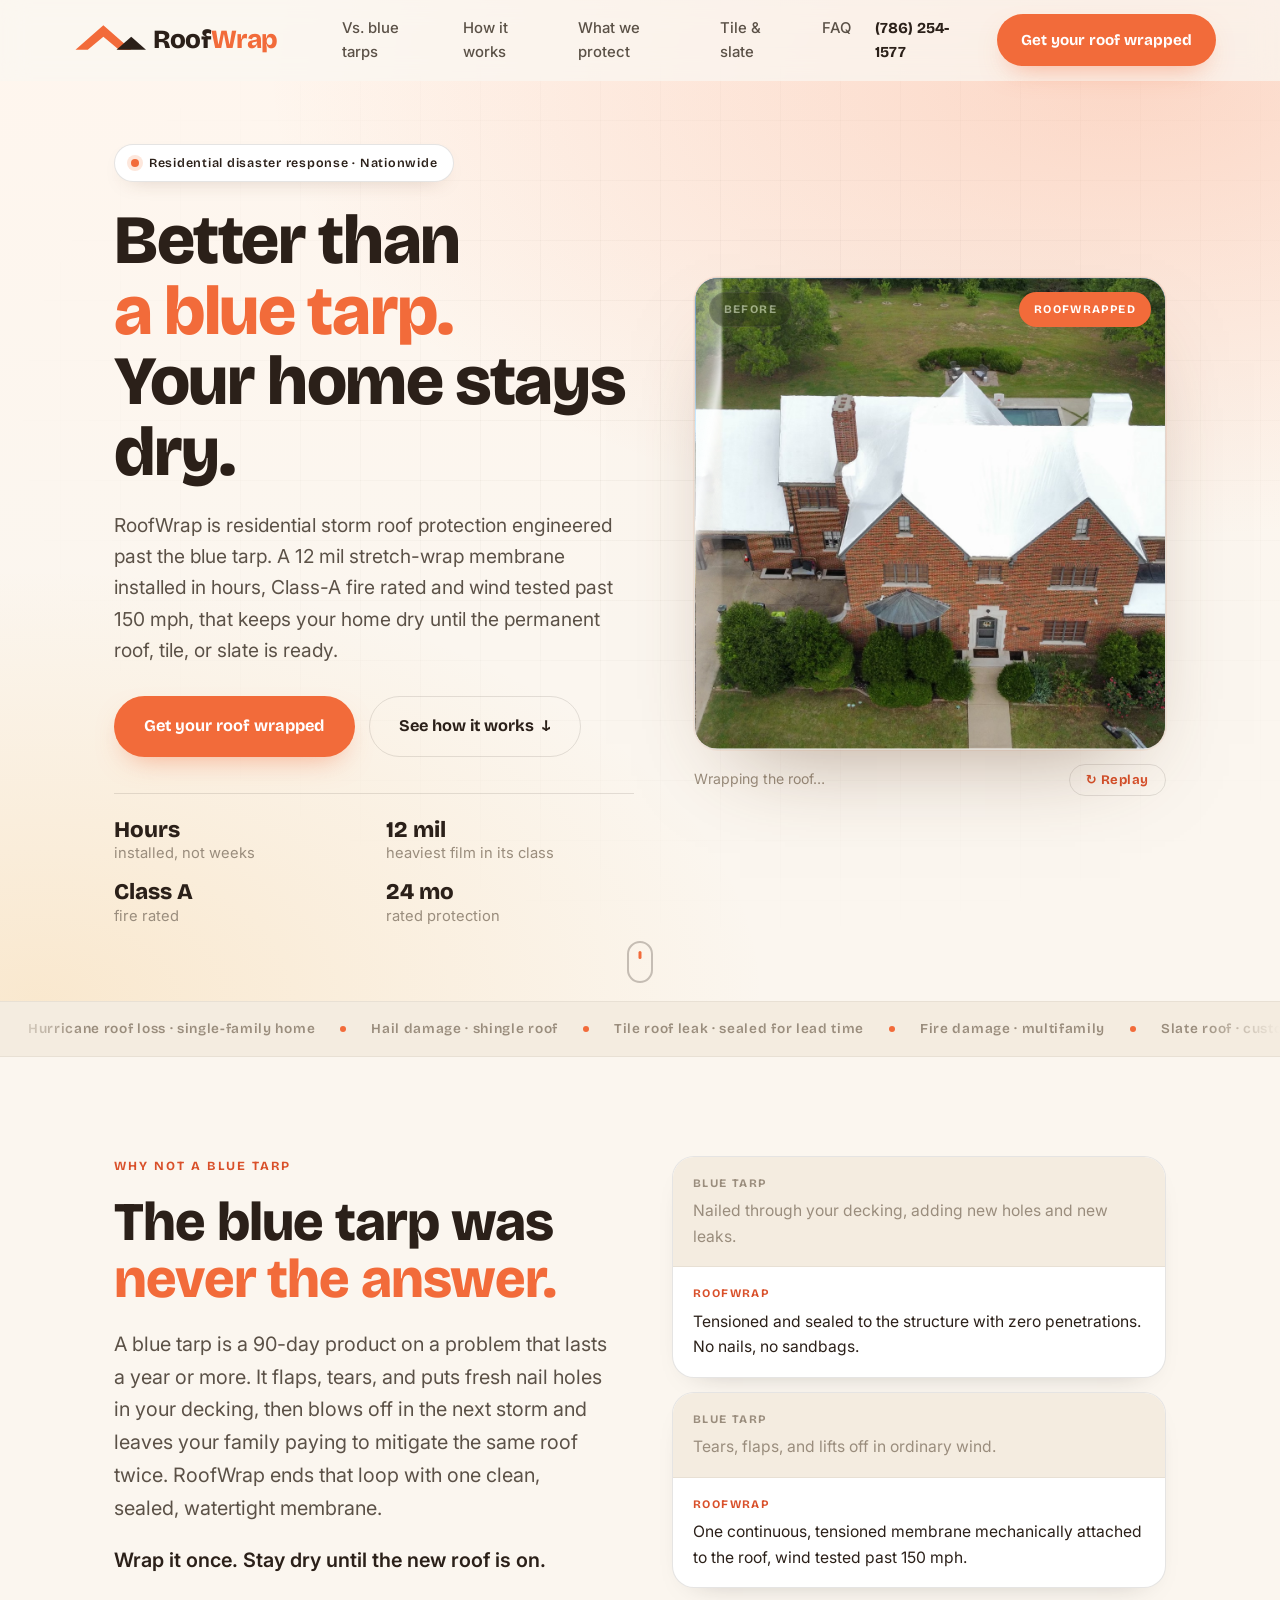
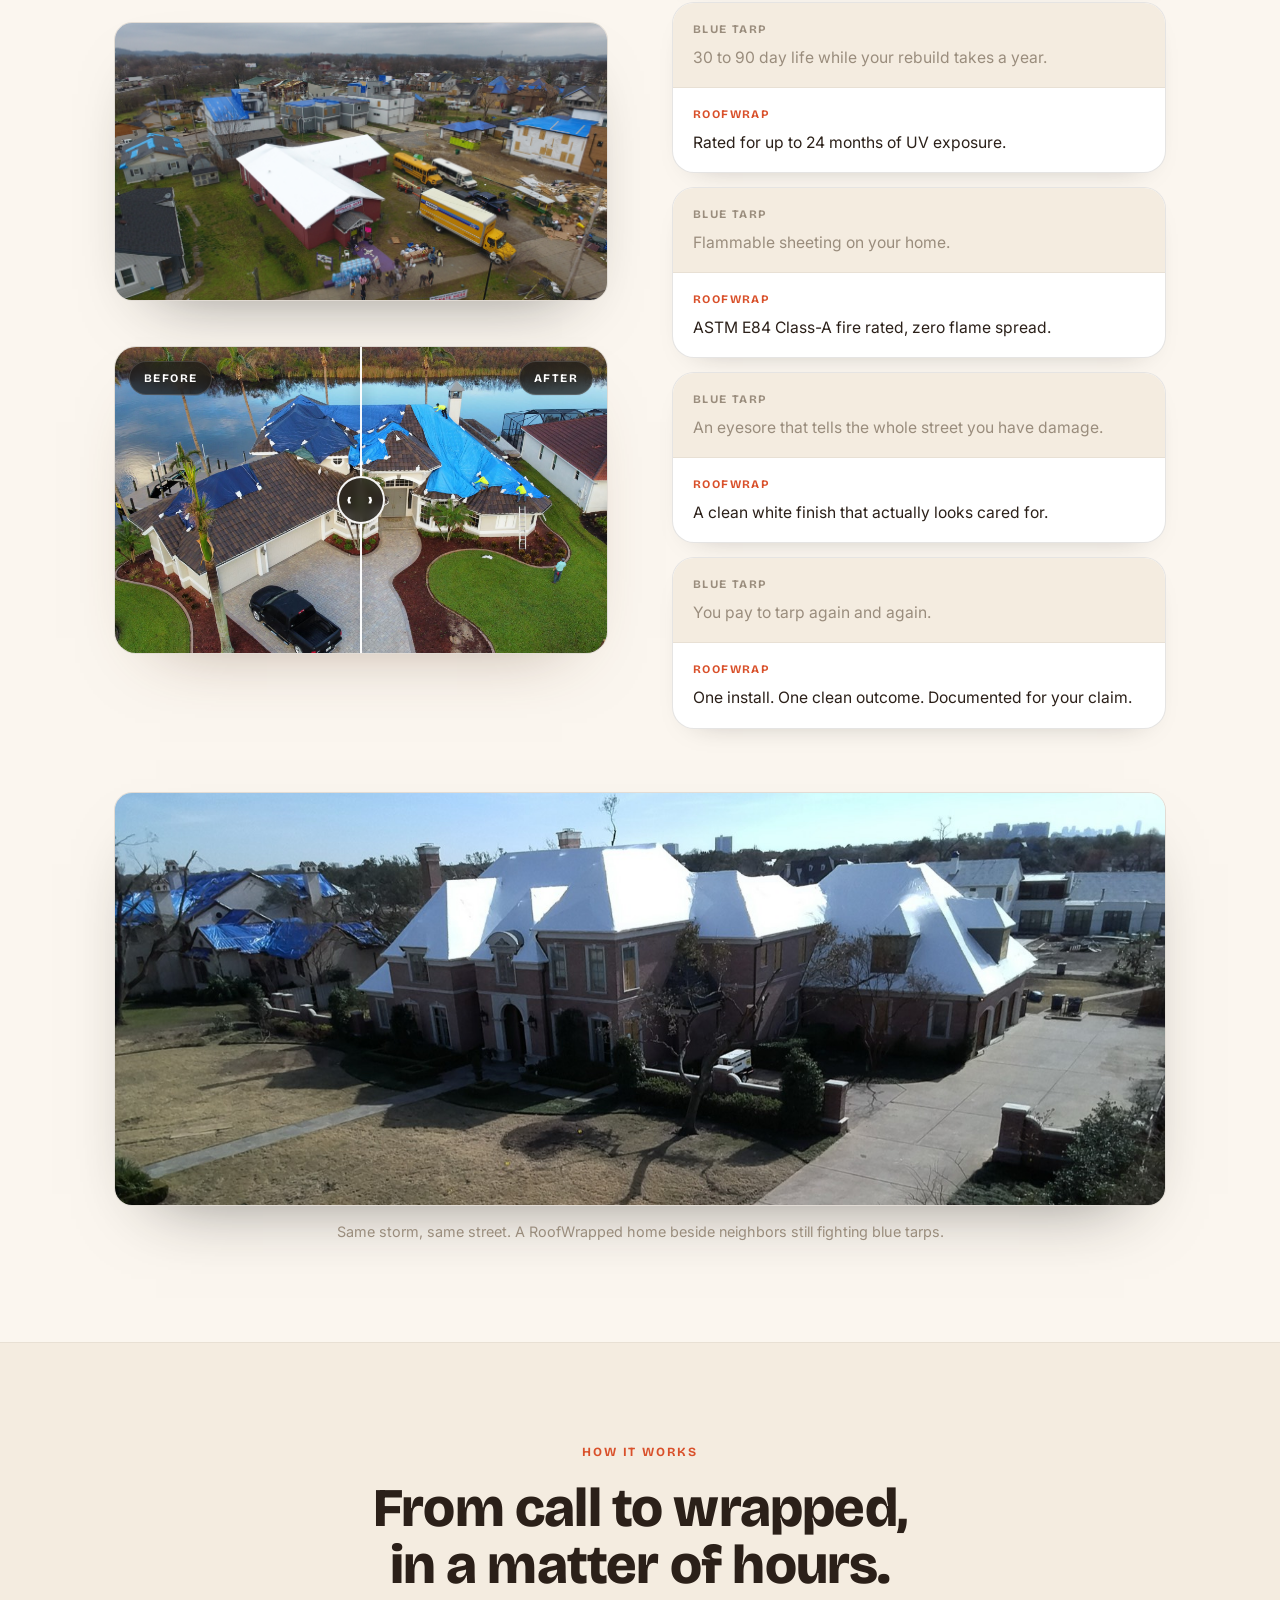
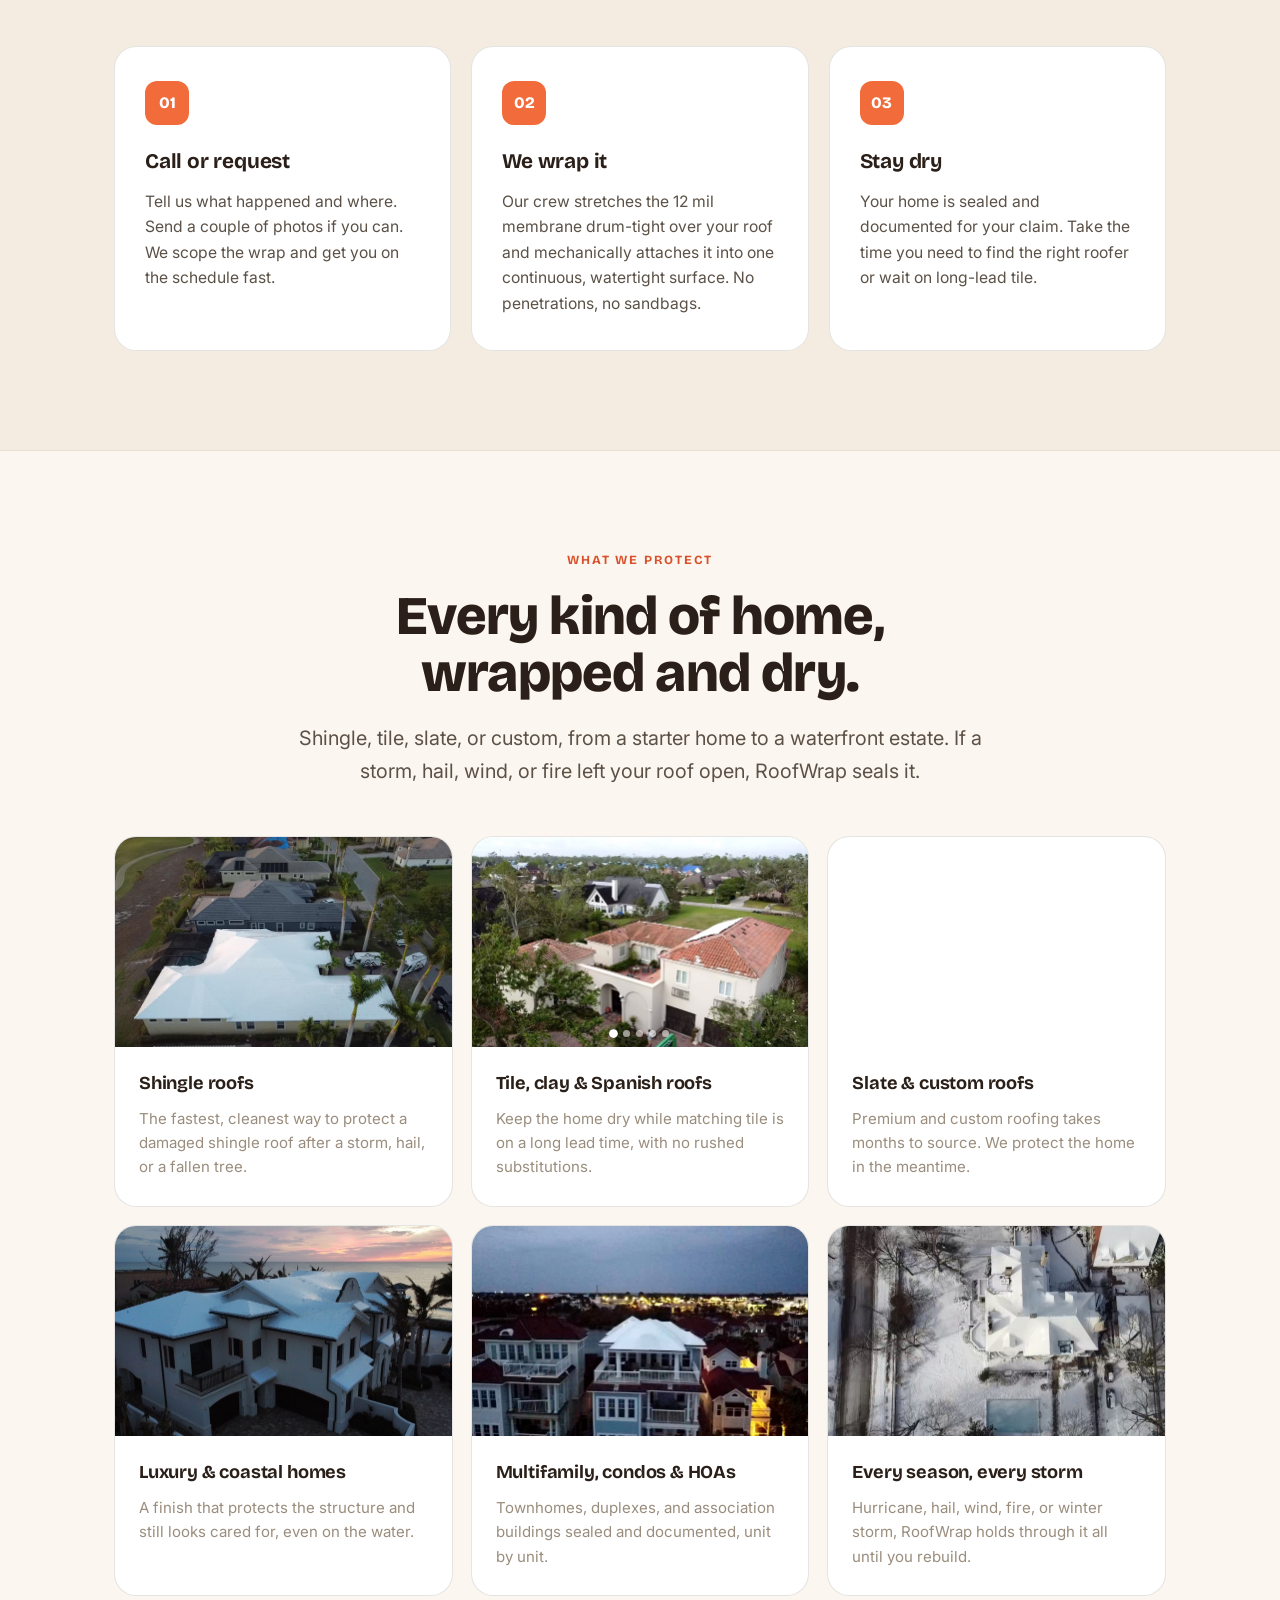
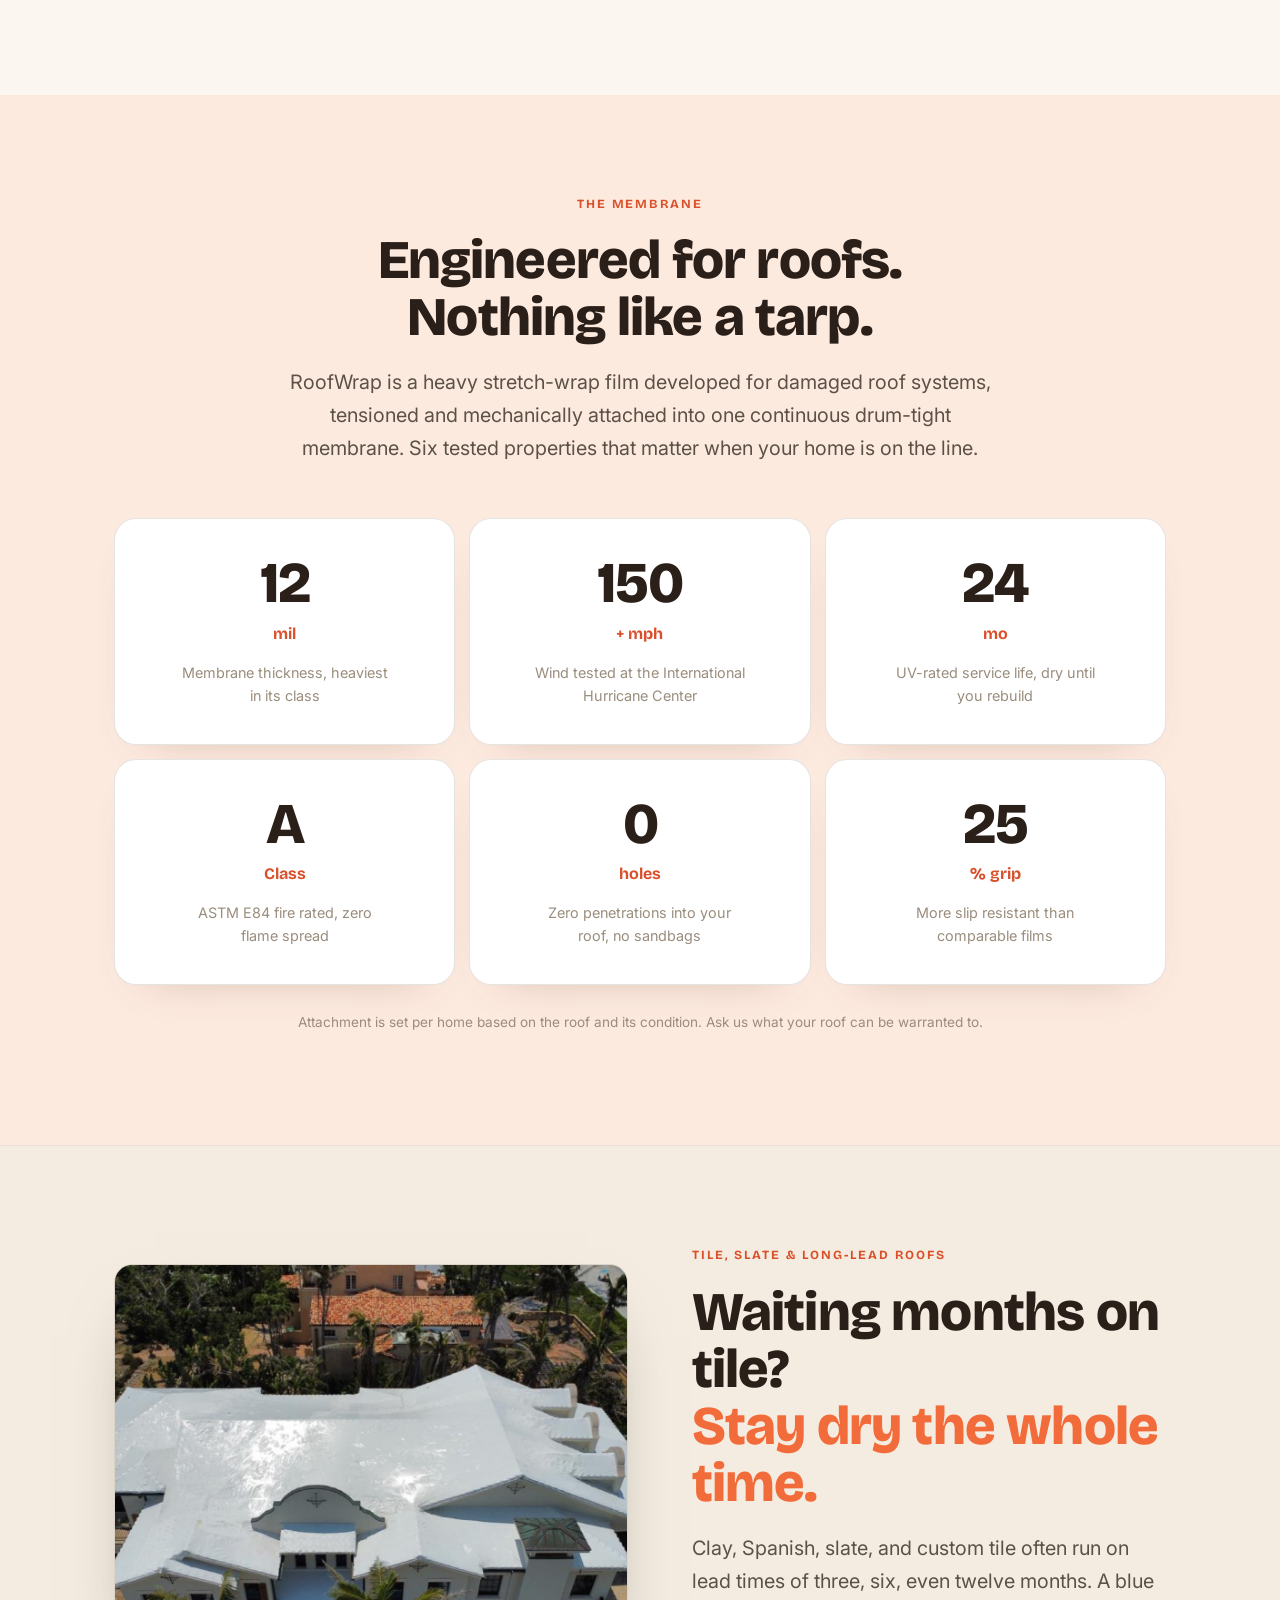
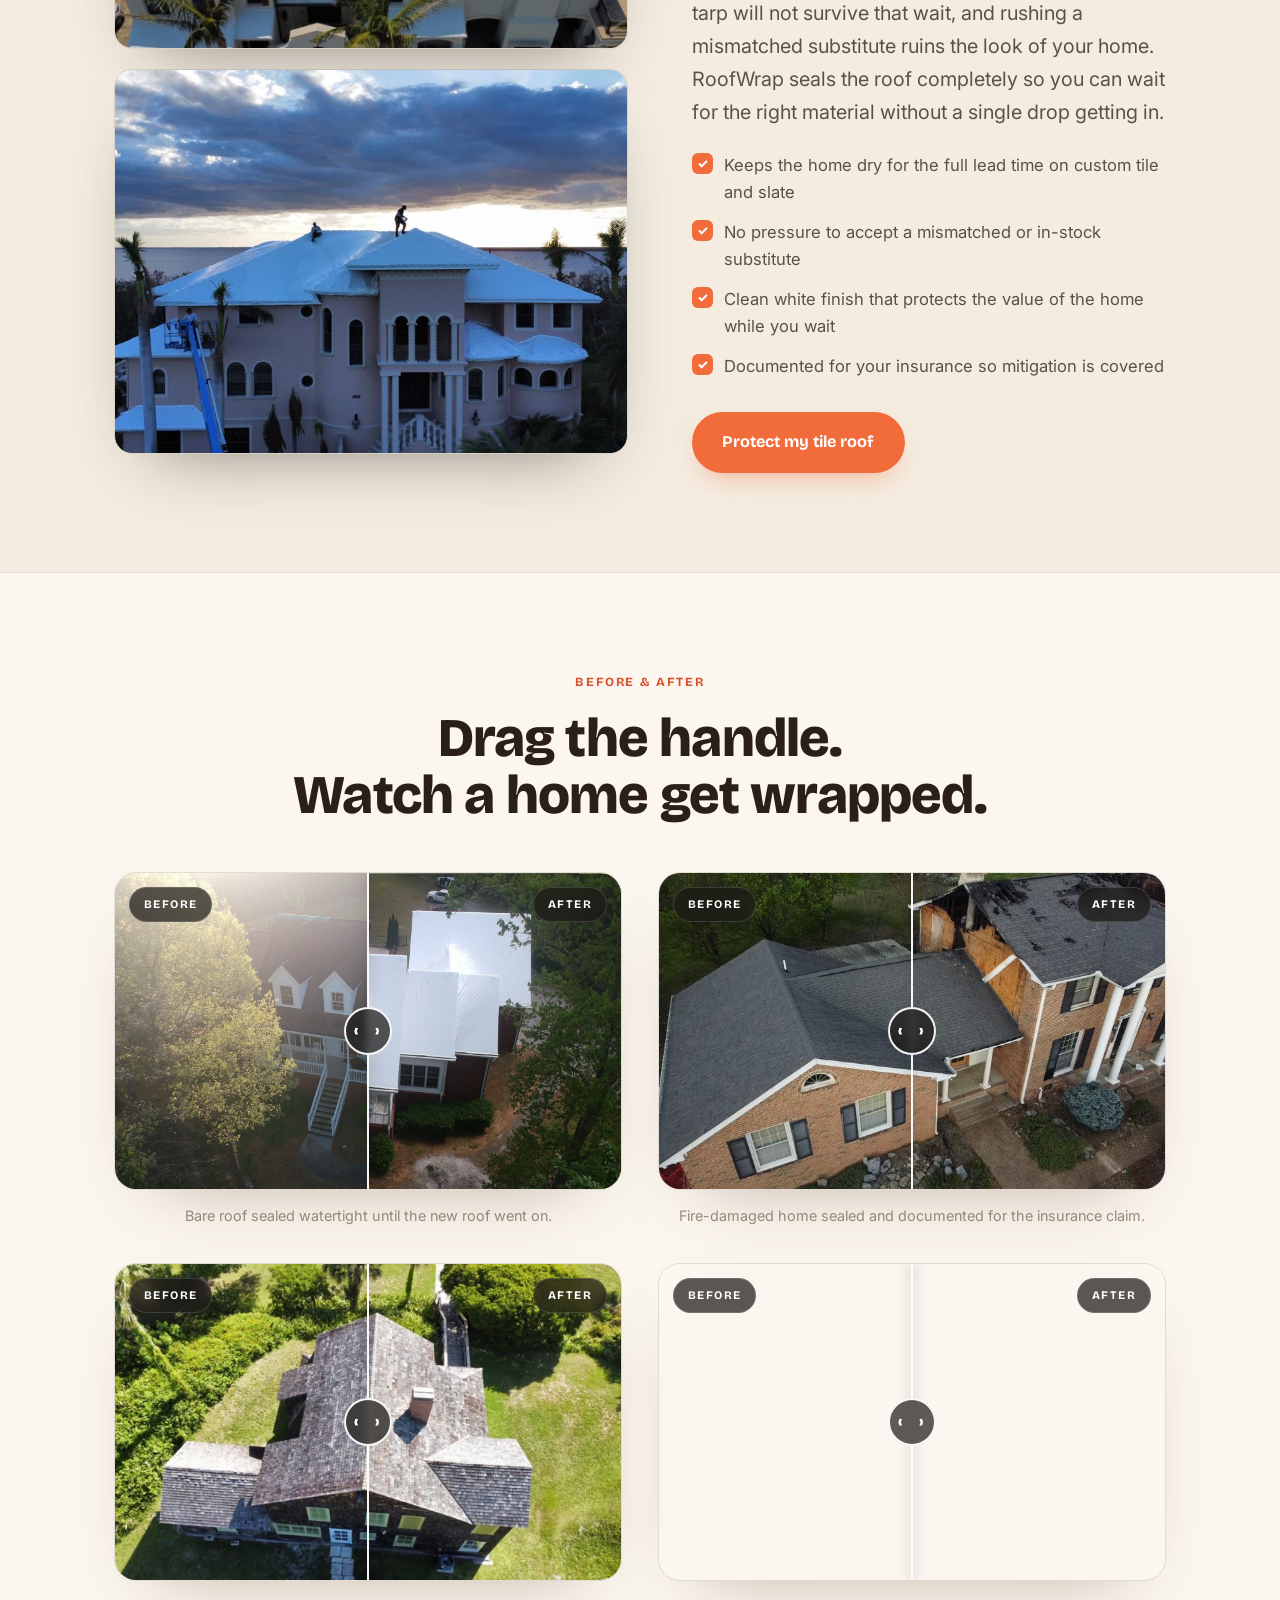
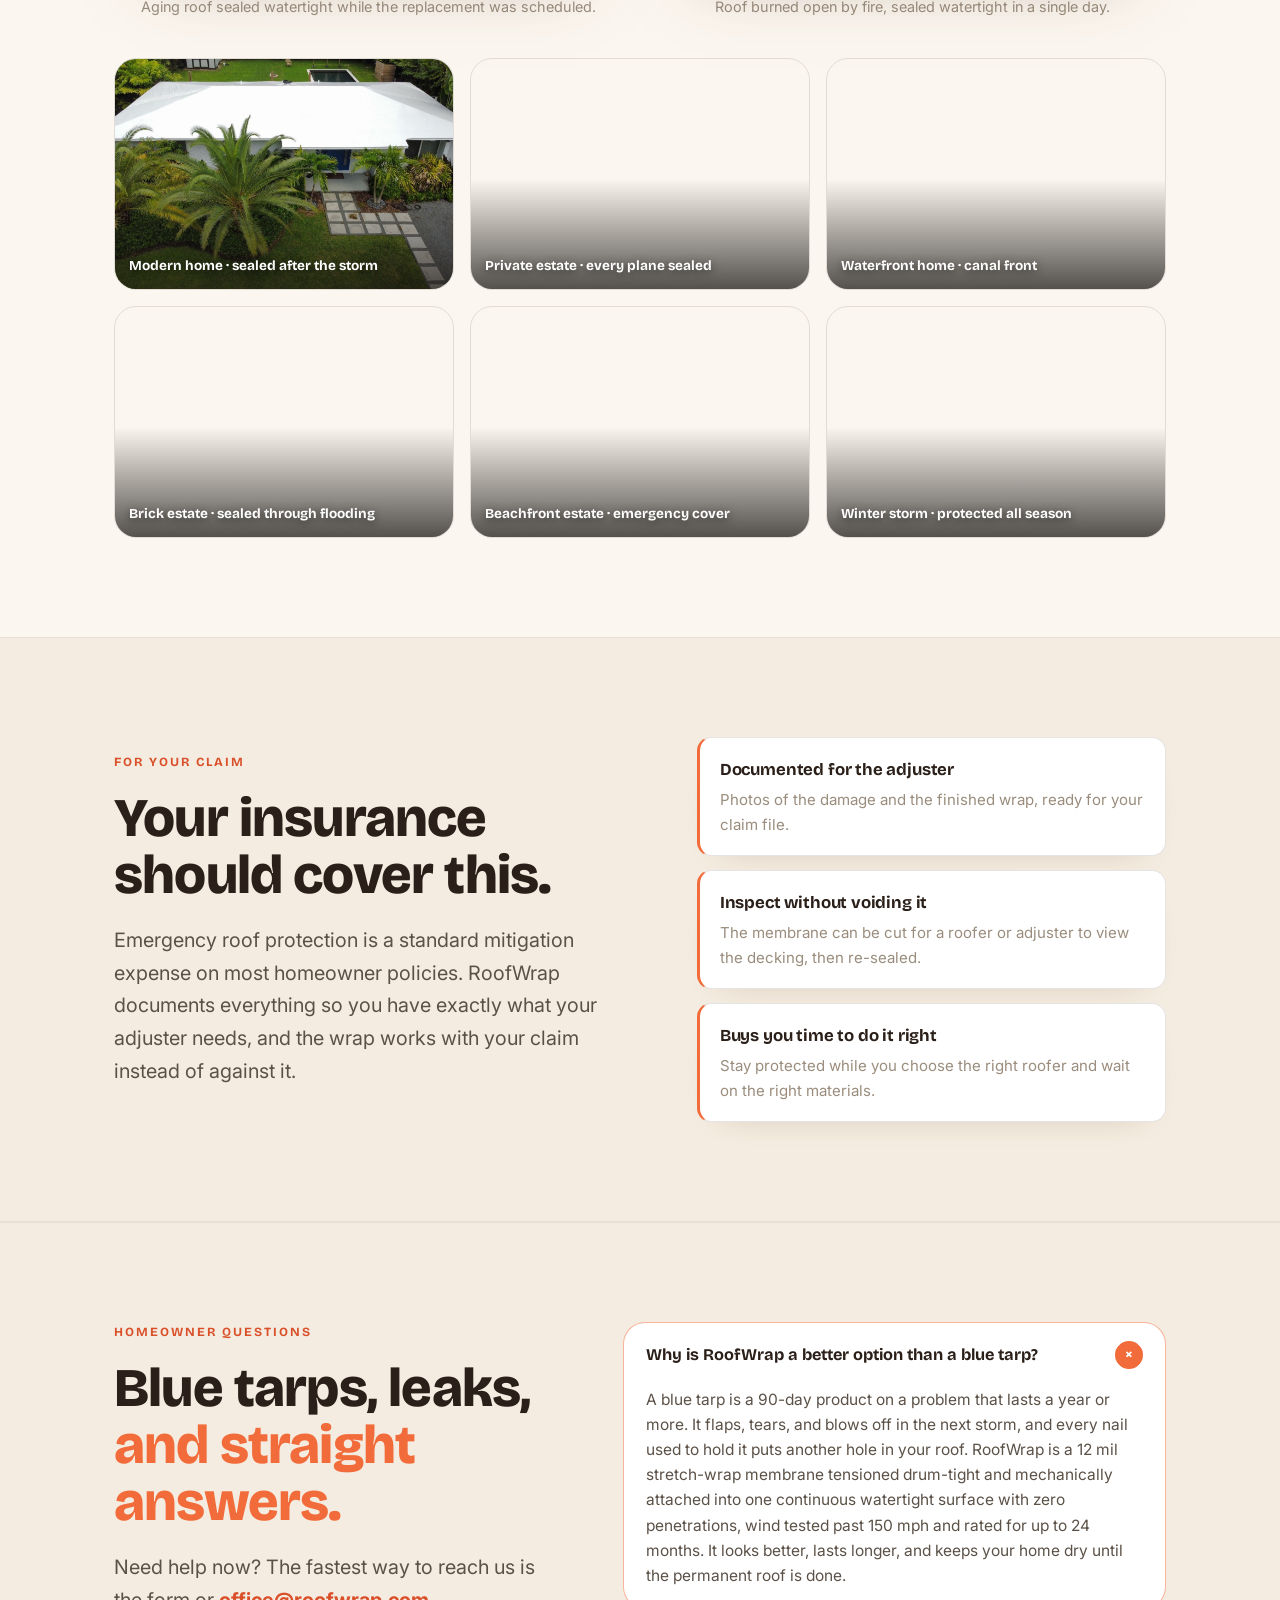
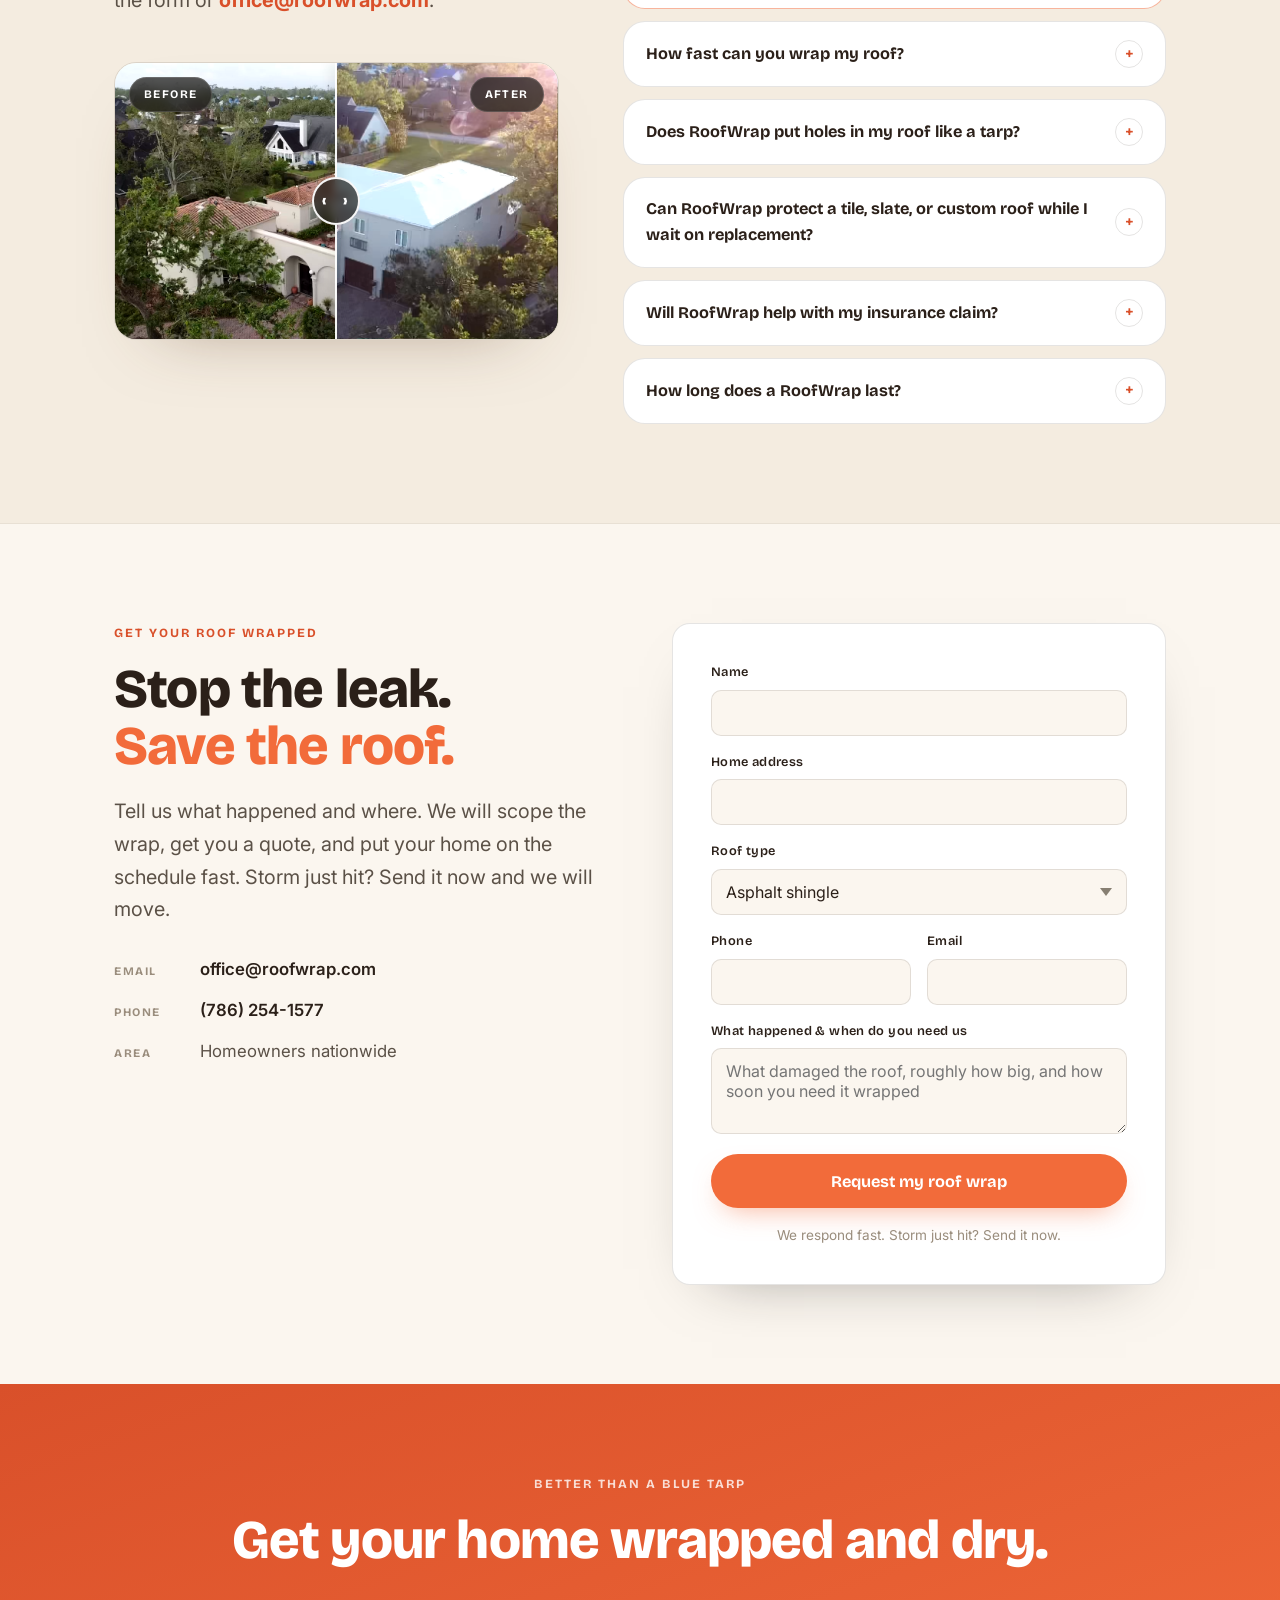
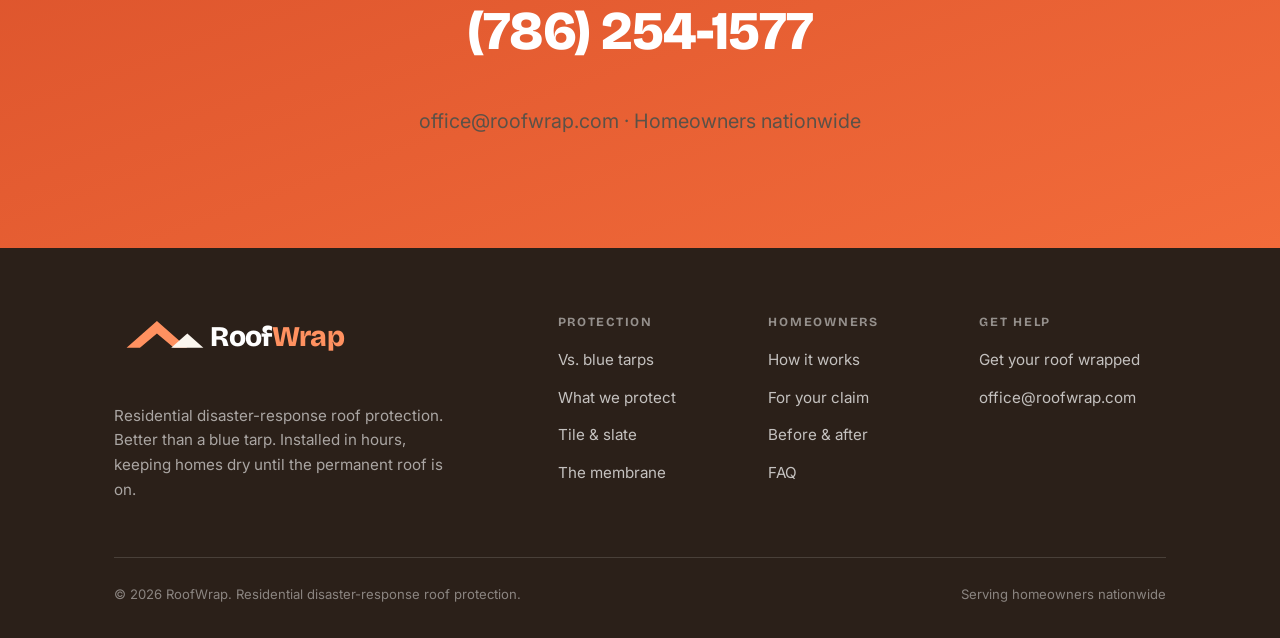
==== commit 494a721c: "Add residential tile and waterfront photo sets, site tweaks Co-Authored-By: Claude <noreply@anthropi" ====
--- a/index.html
+++ b/index.html
@@ -236,6 +236,15 @@
         sealed, watertight membrane.
       </p>
       <p class="lead lead--strong">Wrap it once. Stay dry until the new roof is on.</p>
+      <img src="/assets/img/residential-blue-tarps-neighborhood.jpg" alt="Aerial view of a storm-hit neighborhood, one building sealed under white RoofWrap surrounded by homes still under blue tarps" loading="lazy" decoding="async" style="margin-top:clamp(28px, 5vh, 48px); width:100%; border-radius:18px; border:1px solid var(--line); box-shadow:0 30px 70px -42px rgba(28,26,23,.6);">
+      <div class="ba" data-ba style="margin-top:clamp(28px, 5vh, 48px);">
+        <img class="ba__before" src="/assets/img/rw-waterfront-blue-tarps-before.jpg" alt="Waterfront home with its tile roof covered in blue tarps before RoofWrap" width="1600" height="900" loading="lazy" decoding="async">
+        <div class="ba__afterwrap"><img class="ba__after" src="/assets/img/rw-waterfront-wrap-after.jpg" alt="The same waterfront home sealed under a clean white RoofWrap membrane at dusk" width="1600" height="900" loading="lazy" decoding="async"></div>
+        <div class="ba__handle" aria-hidden="true"><span>&#8249;</span><span>&#8250;</span></div>
+        <span class="ba__tag ba__tag--before">Before</span>
+        <span class="ba__tag ba__tag--after">After</span>
+        <input class="ba__range" type="range" min="0" max="100" value="50" step="0.1" aria-label="Compare waterfront home before and after RoofWrap">
+      </div>
     </div>
 
     <ol class="vs-list" aria-label="Comparison: blue tarp vs RoofWrap">
@@ -410,8 +419,9 @@
 <!-- ========== Section: Tile & long-lead ========== -->
 <section class="tile" id="tile">
   <div class="container tile__inner">
-    <figure class="tile__visual">
+    <figure class="tile__visual tile__visual--pair">
       <img src="/assets/img/rw-beachfront-estate.jpg" alt="Large beachfront estate with every roof plane sealed under RoofWrap while custom replacement tile is on a long lead time" loading="lazy" decoding="async">
+      <img src="/assets/img/rw-waiting-tile-sunset.jpg" alt="Crew finishing a RoofWrap install at dusk on a waterfront estate roof while tile replacement is on order" loading="lazy" decoding="async">
     </figure>
     <div class="tile__copy">
       <p class="eyebrow eyebrow--orange">Tile, slate &amp; long-lead roofs</p>
@@ -530,6 +540,14 @@
       <p class="eyebrow eyebrow--orange">Homeowner questions</p>
       <h2 class="h-display">Blue tarps, leaks,<br><span class="text-orange">and straight answers.</span></h2>
       <p class="lead">Need help now? The fastest way to reach us is the form or <a class="faq__call" href="mailto:office@roofwrap.com">office@roofwrap.com</a>.</p>
+      <div class="ba" data-ba style="margin-top:clamp(28px, 5vh, 48px);">
+        <img class="ba__before" src="/assets/img/rw-tile-house-sq-before.png" alt="Tile roof home with its original clay tile roof, neighbor's roof under a blue tarp in the background" width="1600" height="1000" loading="lazy" decoding="async">
+        <div class="ba__afterwrap"><img class="ba__after" src="/assets/img/rw-tile-house-sq-after.png" alt="The same tile roof home sealed under white RoofWrap" width="1600" height="1000" loading="lazy" decoding="async"></div>
+        <div class="ba__handle" aria-hidden="true"><span>&#8249;</span><span>&#8250;</span></div>
+        <span class="ba__tag ba__tag--before">Before</span>
+        <span class="ba__tag ba__tag--after">After</span>
+        <input class="ba__range" type="range" min="0" max="100" value="50" step="0.1" aria-label="Compare tile roof home before and after RoofWrap">
+      </div>
     </div>
     <div class="faq__list">
       <details class="qa" open>
--- a/css/site.css
+++ b/css/site.css
@@ -293,6 +293,8 @@
 .tile__inner{ display:grid; grid-template-columns:1.04fr .96fr; gap:clamp(32px,5vw,72px); align-items:center; }
 .tile__visual{ margin:0; }
 .tile__visual img{ width:100%; border-radius:18px; border:1px solid var(--line); box-shadow:0 30px 70px -40px rgba(28,26,23,.6); }
+.tile__visual--pair{ display:flex; flex-direction:column; gap:20px; }
+.tile__visual--pair img{ aspect-ratio:4/3; object-fit:cover; }
 .tile__points{ list-style:none; margin:24px 0 32px; padding:0; display:flex; flex-direction:column; gap:13px; }
 .tile__points li{ position:relative; padding-left:32px; color:var(--body); font-size:1.04rem; }
 .tile__points li::before{ content:"✓"; position:absolute; left:0; top:1px; width:21px; height:21px; line-height:21px; text-align:center; font-size:.8rem; font-weight:800; color:#fff; background:var(--orange); border-radius:6px; }
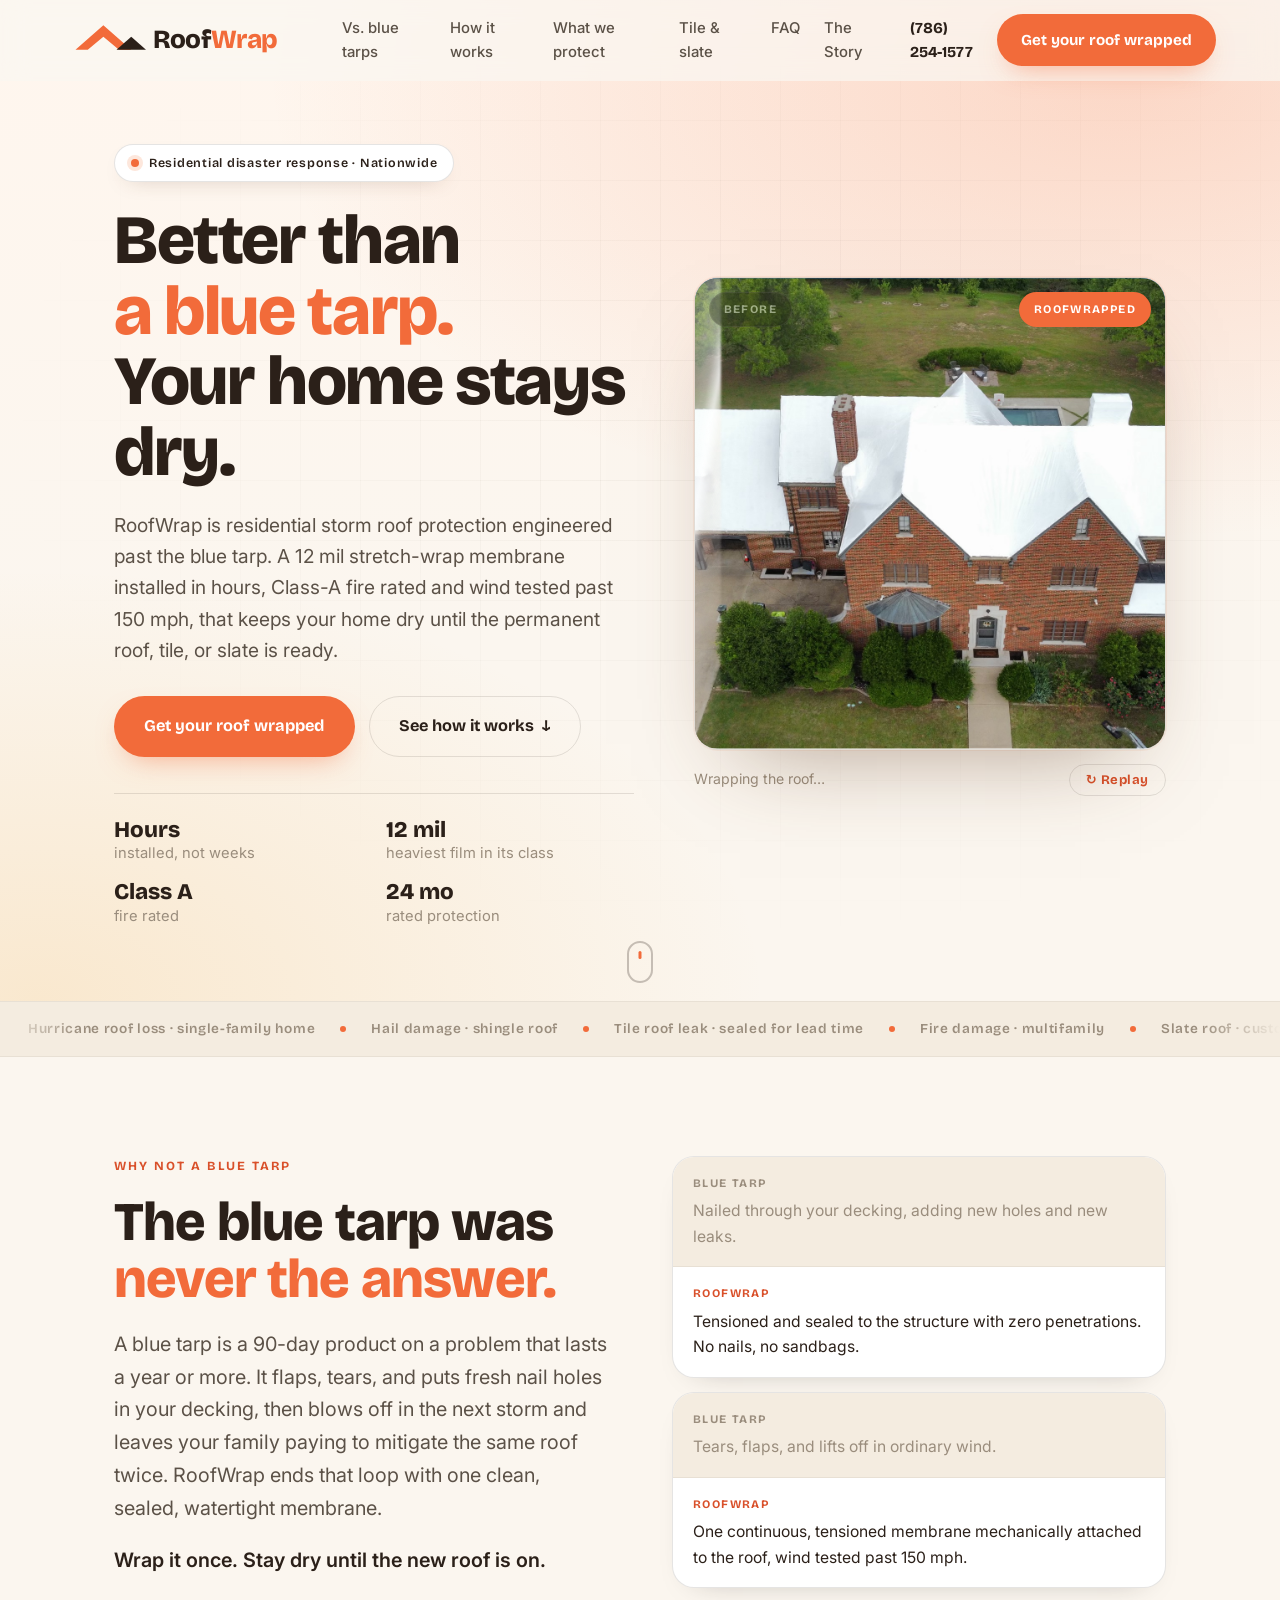
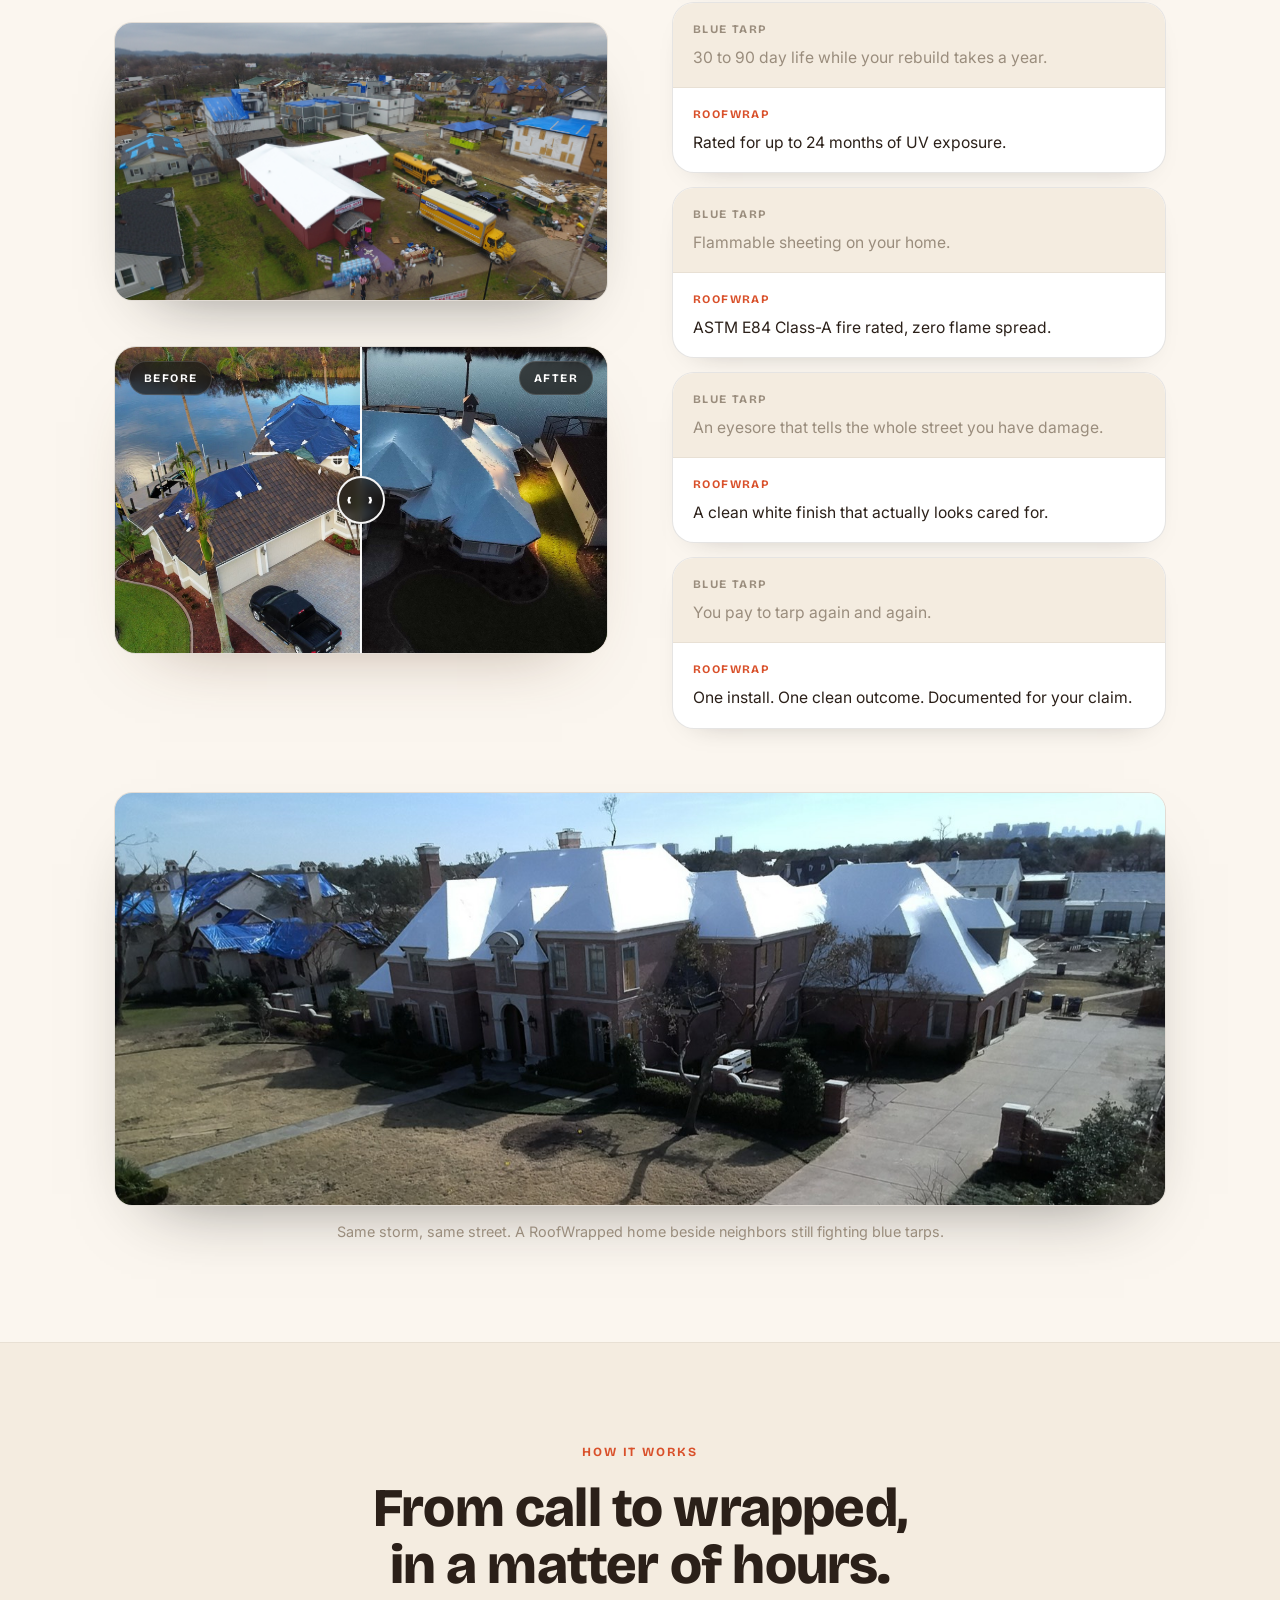
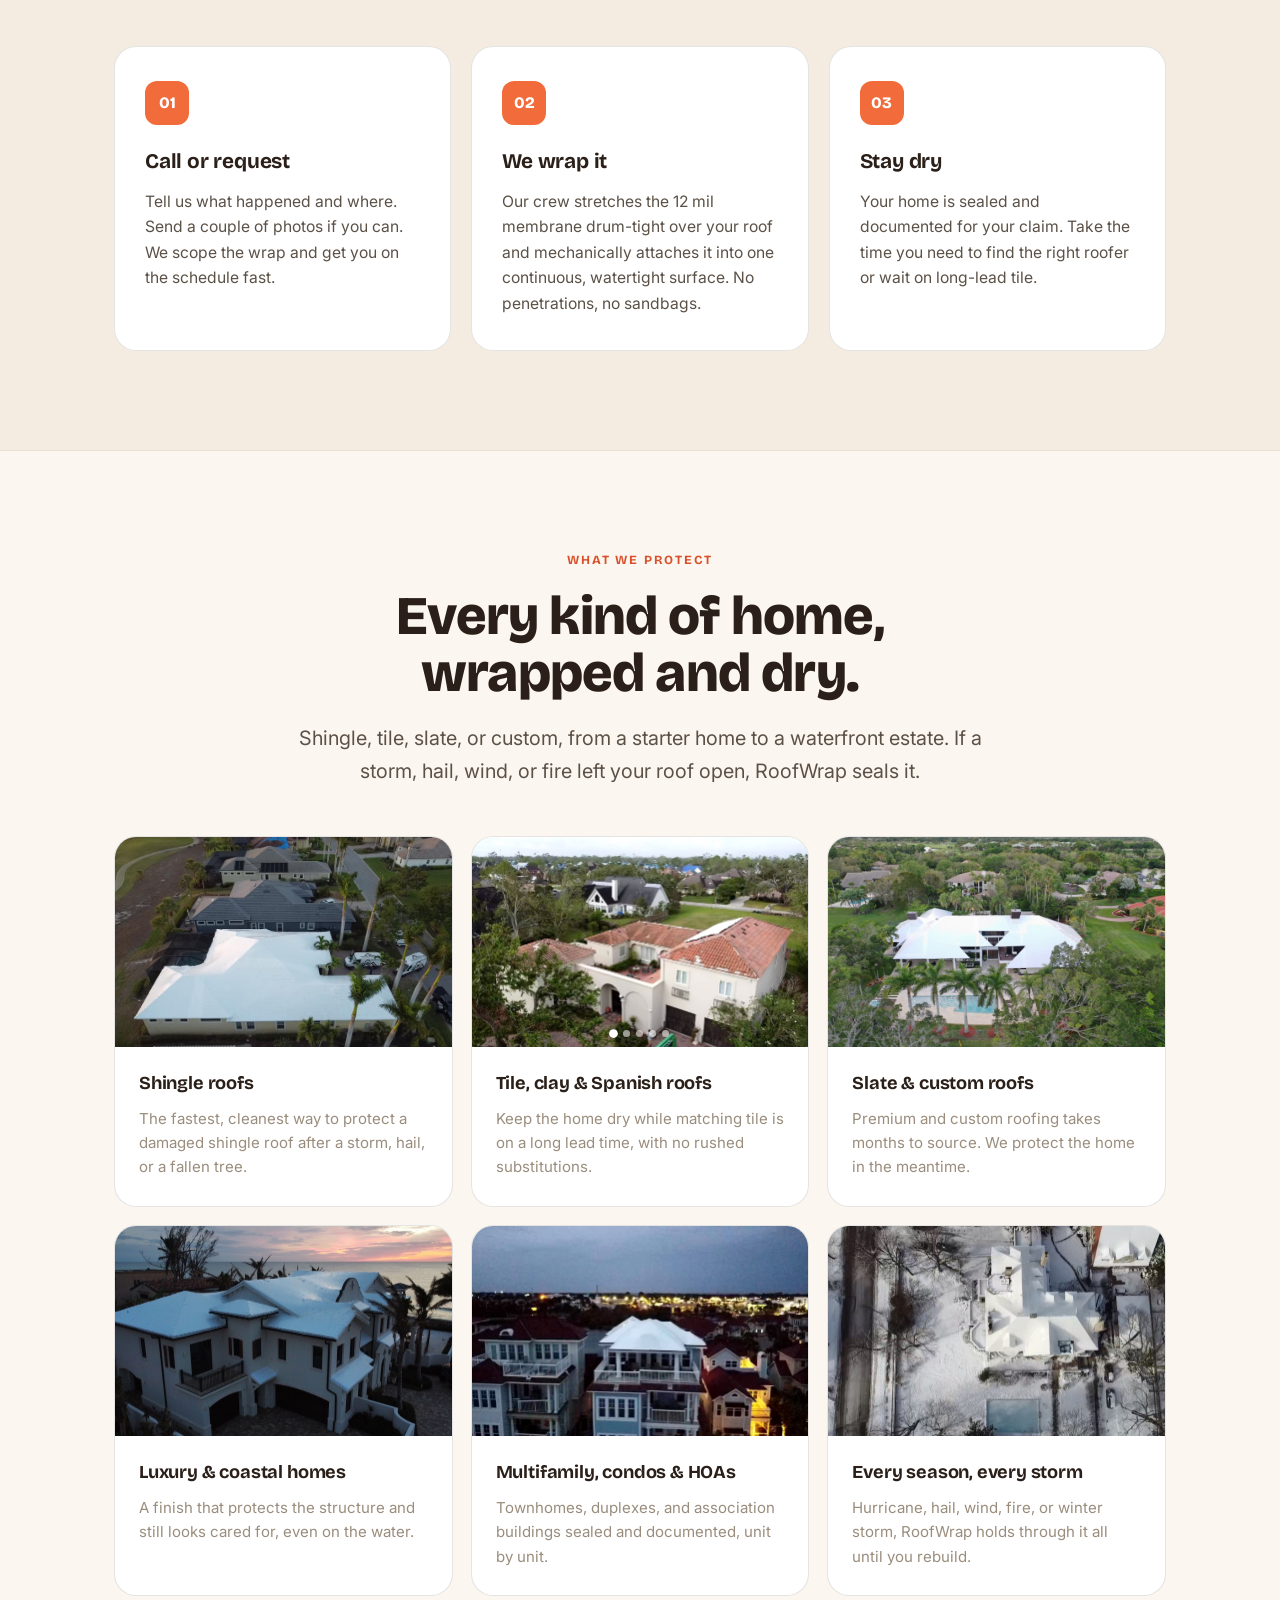
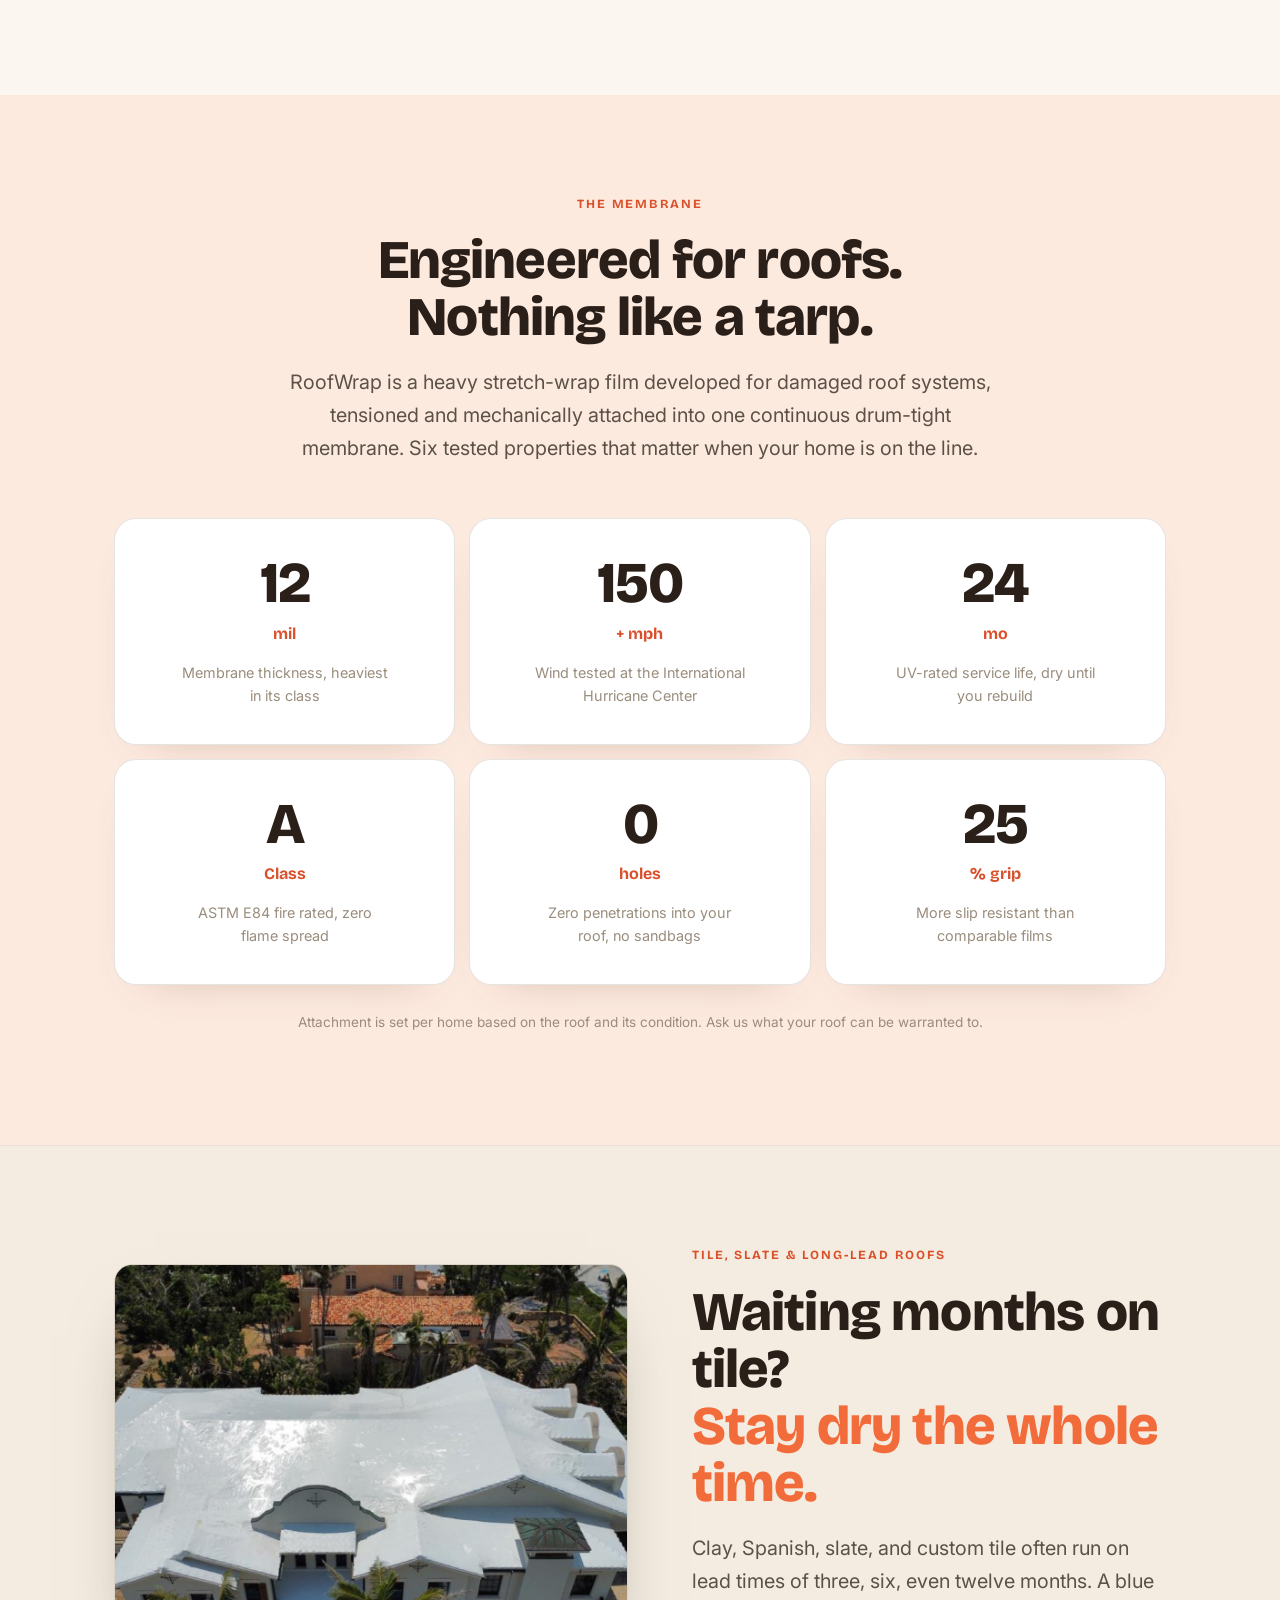
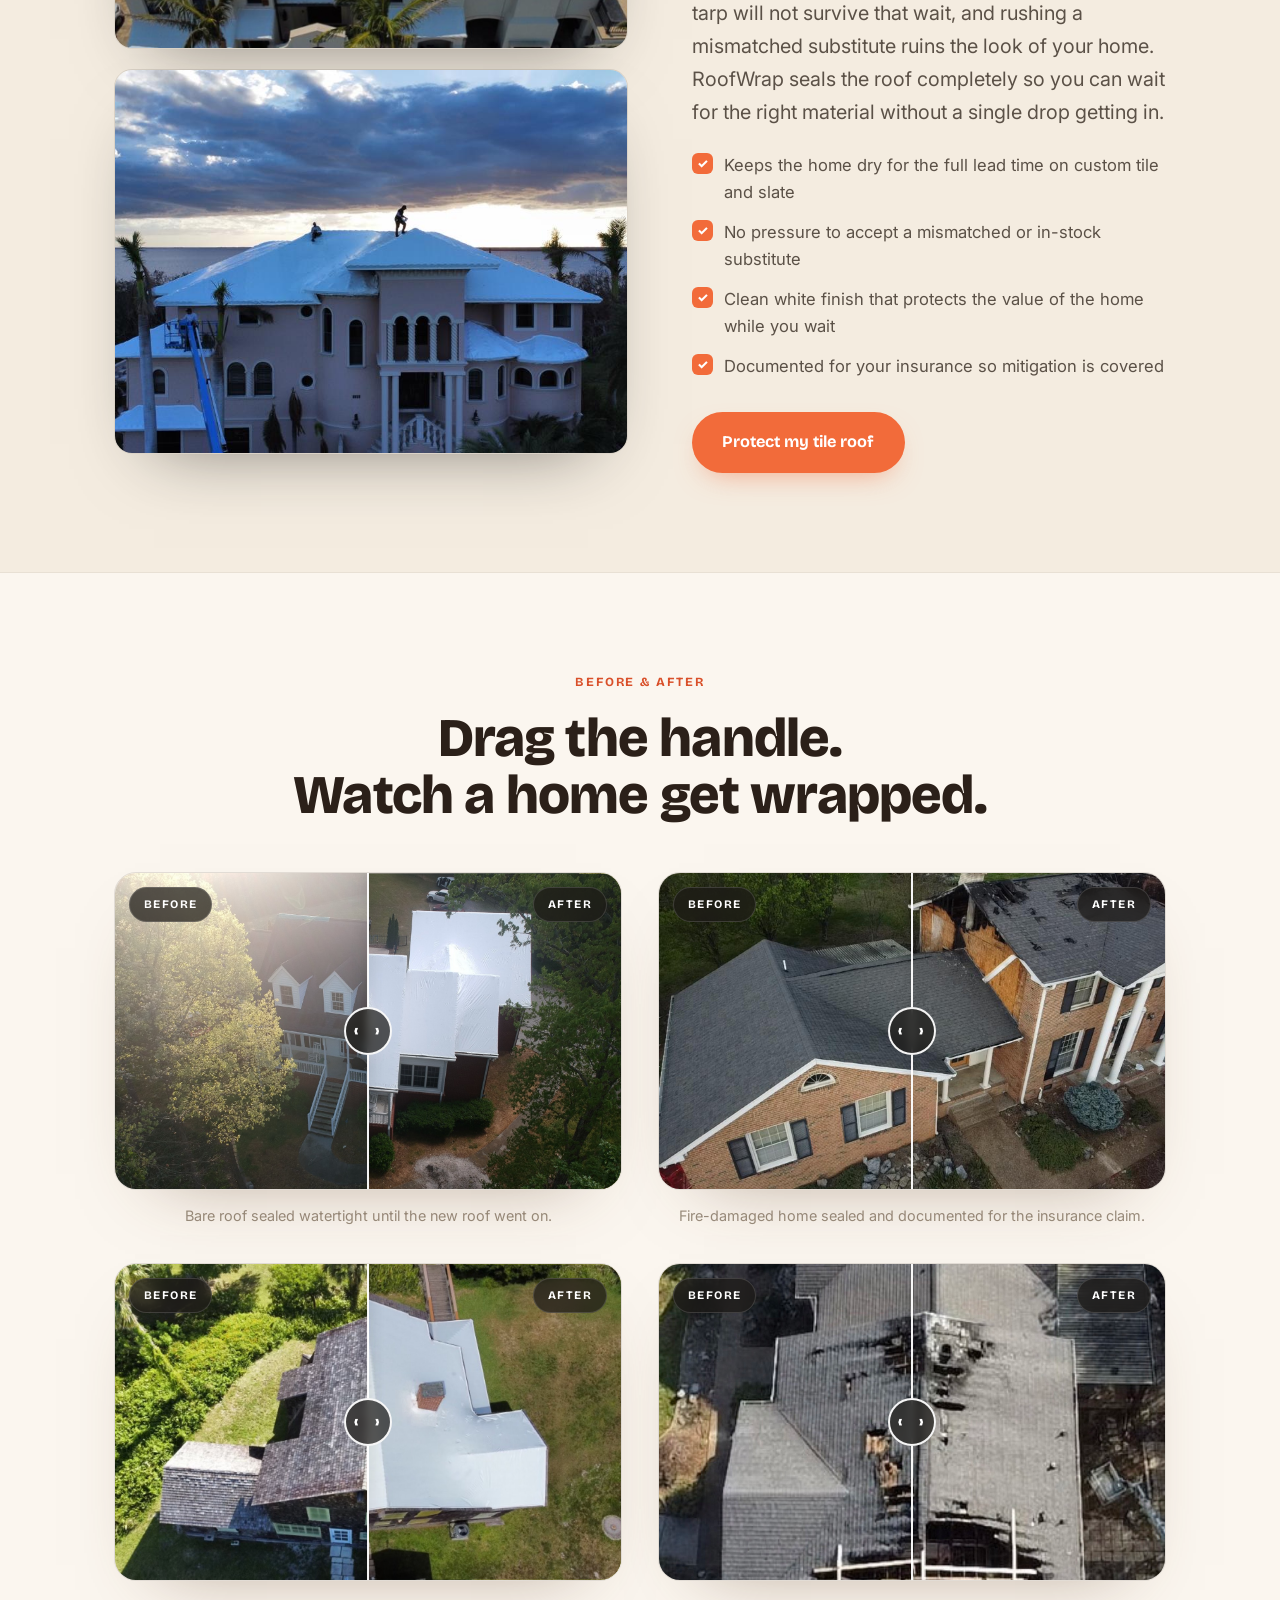
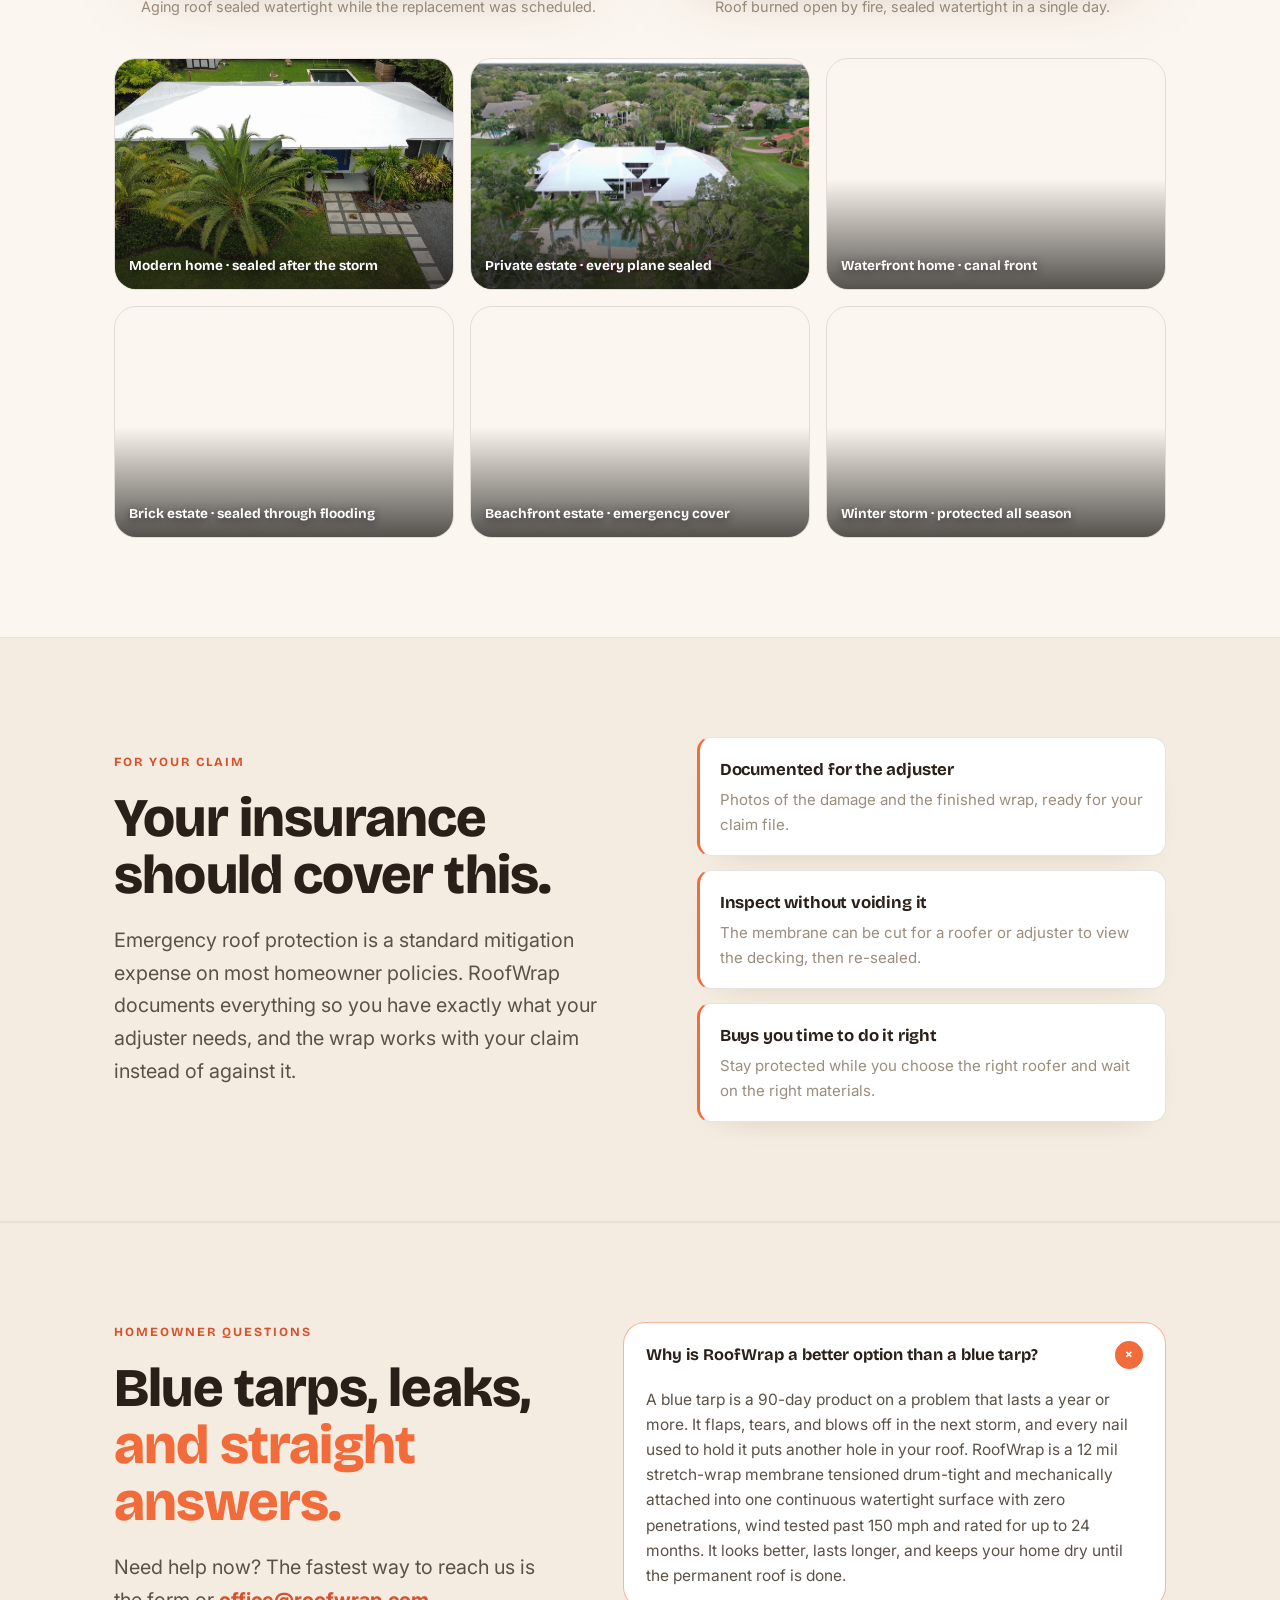
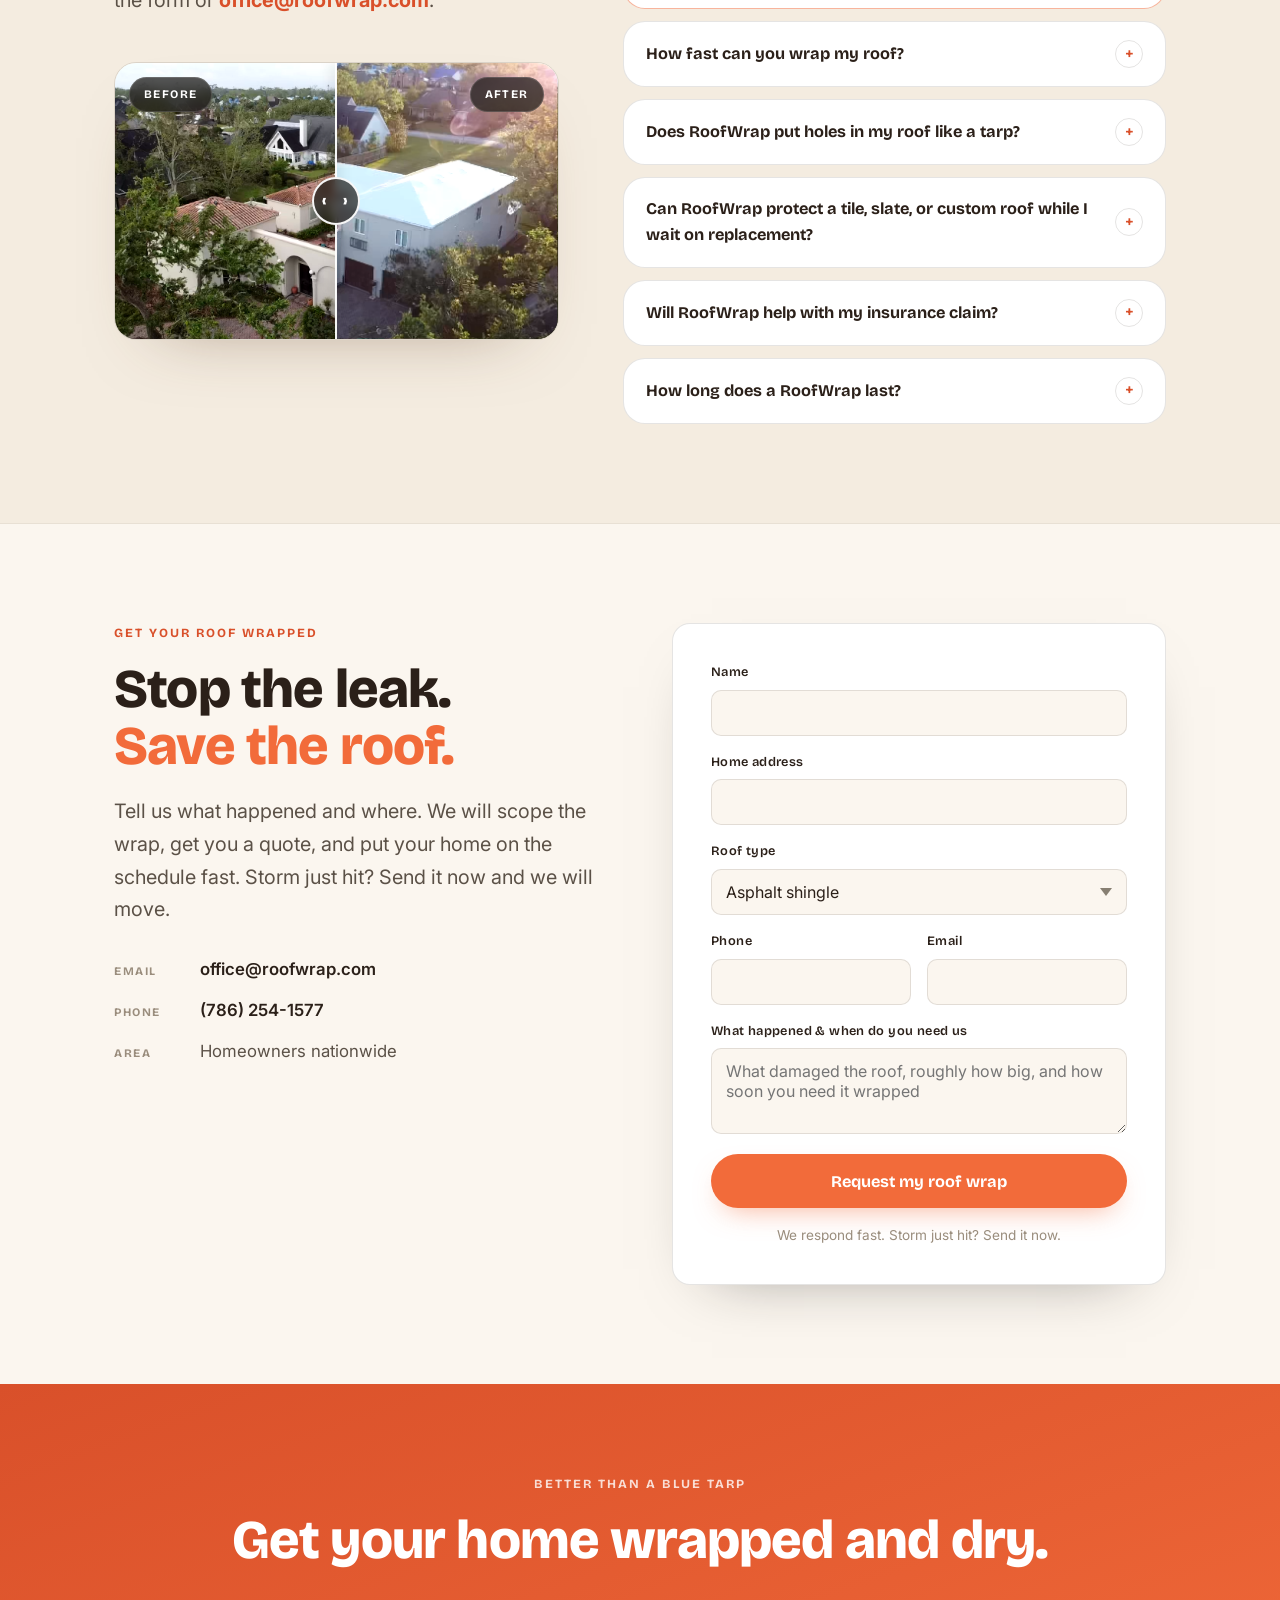
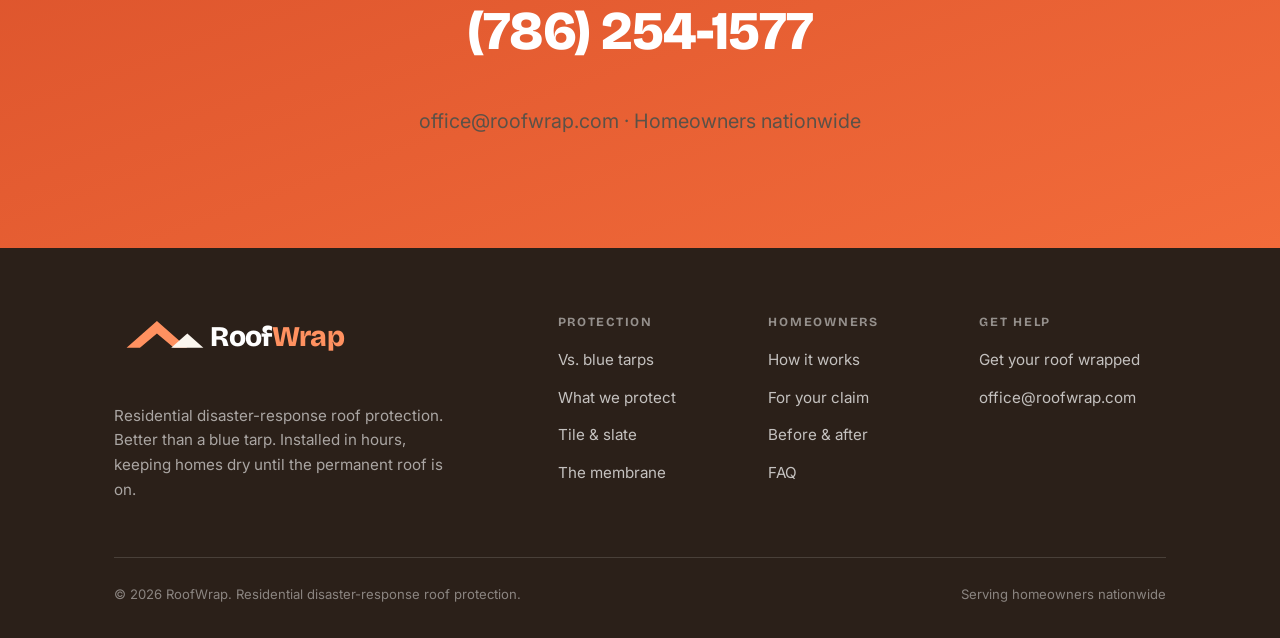
==== commit cba79232: "Add The Story: cinematic scroll-driven fire-to-wrapped experience at /experience/ One continuous Thr" ====
--- a/index.html
+++ b/index.html
@@ -118,6 +118,7 @@
     <a href="#protect">What we protect</a>
     <a href="#tile">Tile &amp; slate</a>
     <a href="#faq">FAQ</a>
+    <a href="/experience/">The Story</a>
   </nav>
   <div class="nav__actions">
     <a class="nav__phone" href="tel:+17862541577">(786) 254-1577</a>
@@ -134,6 +135,7 @@
   <a href="#protect">What we protect</a>
   <a href="#tile">Tile &amp; slate</a>
   <a href="#faq">FAQ</a>
+  <a href="/experience/">The Story</a>
   <a href="#contact" class="btn btn--orange">Get your roof wrapped</a>
 </nav>
 
